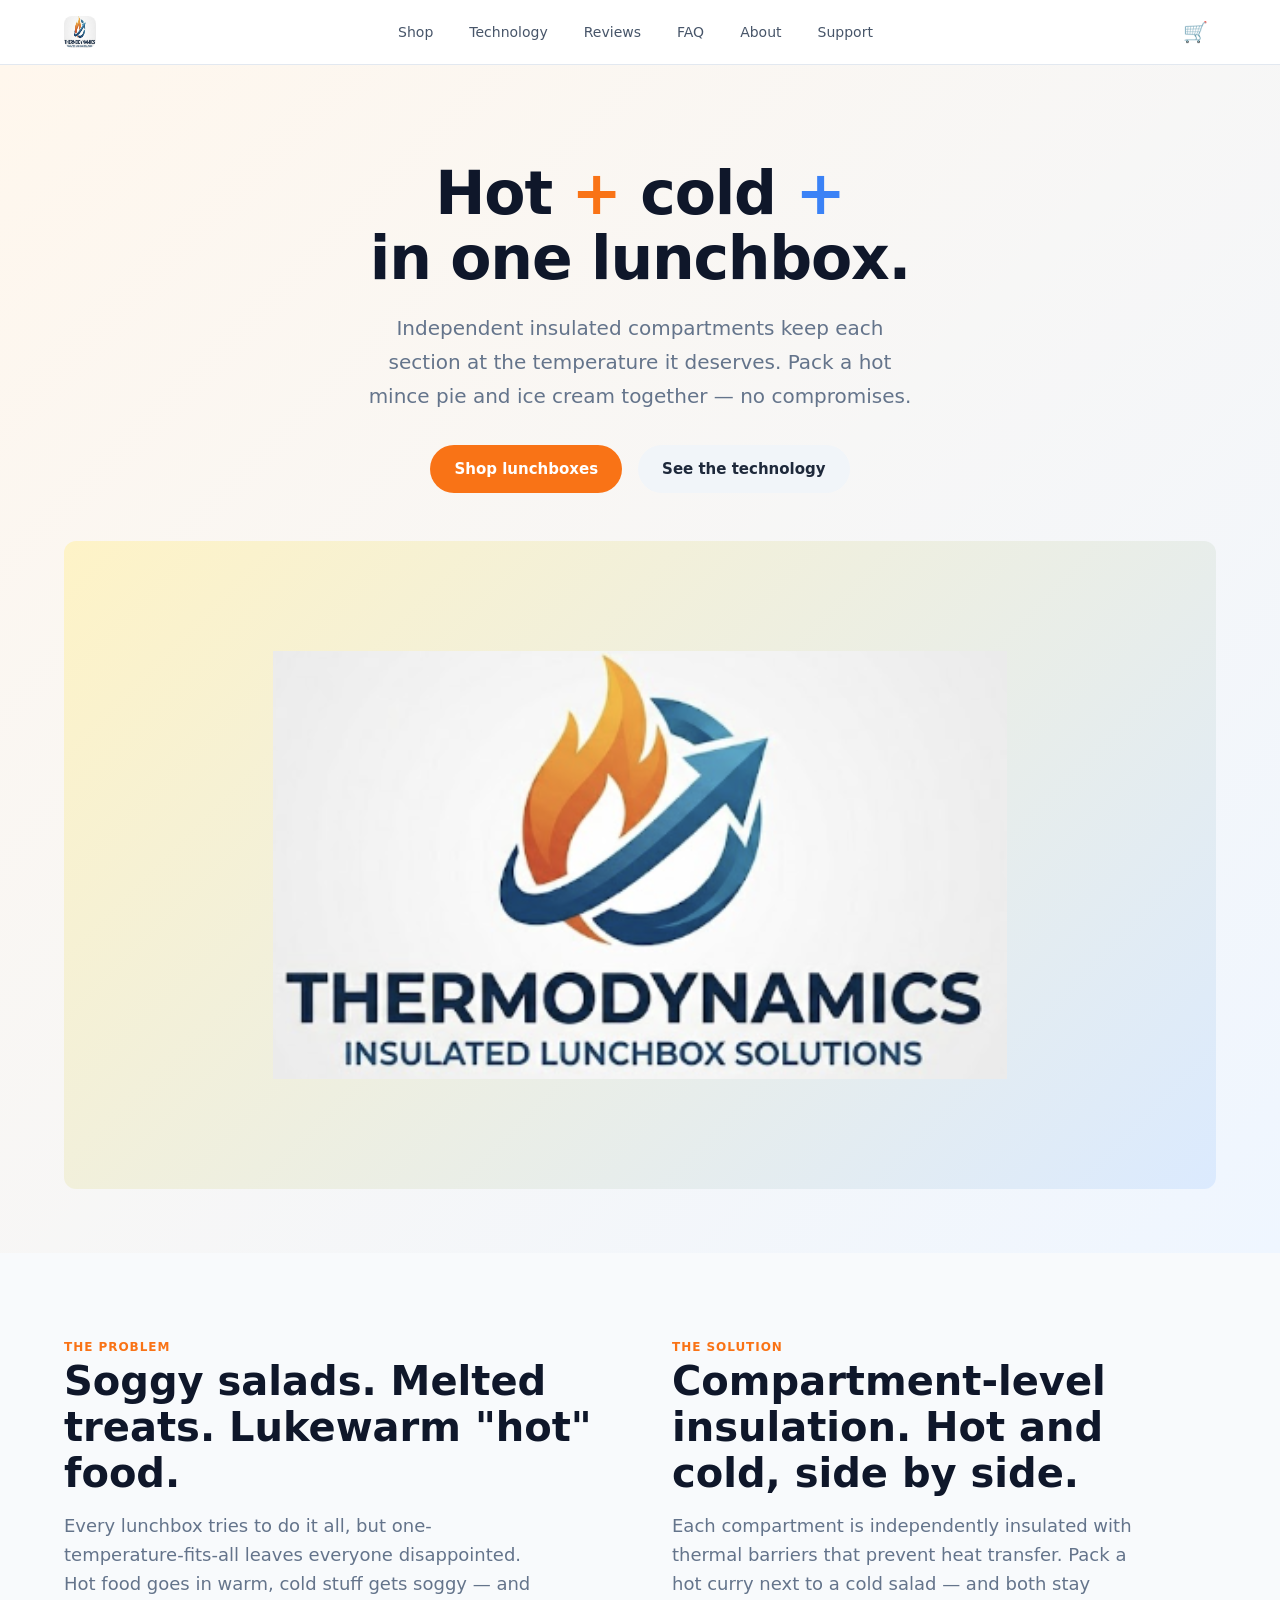
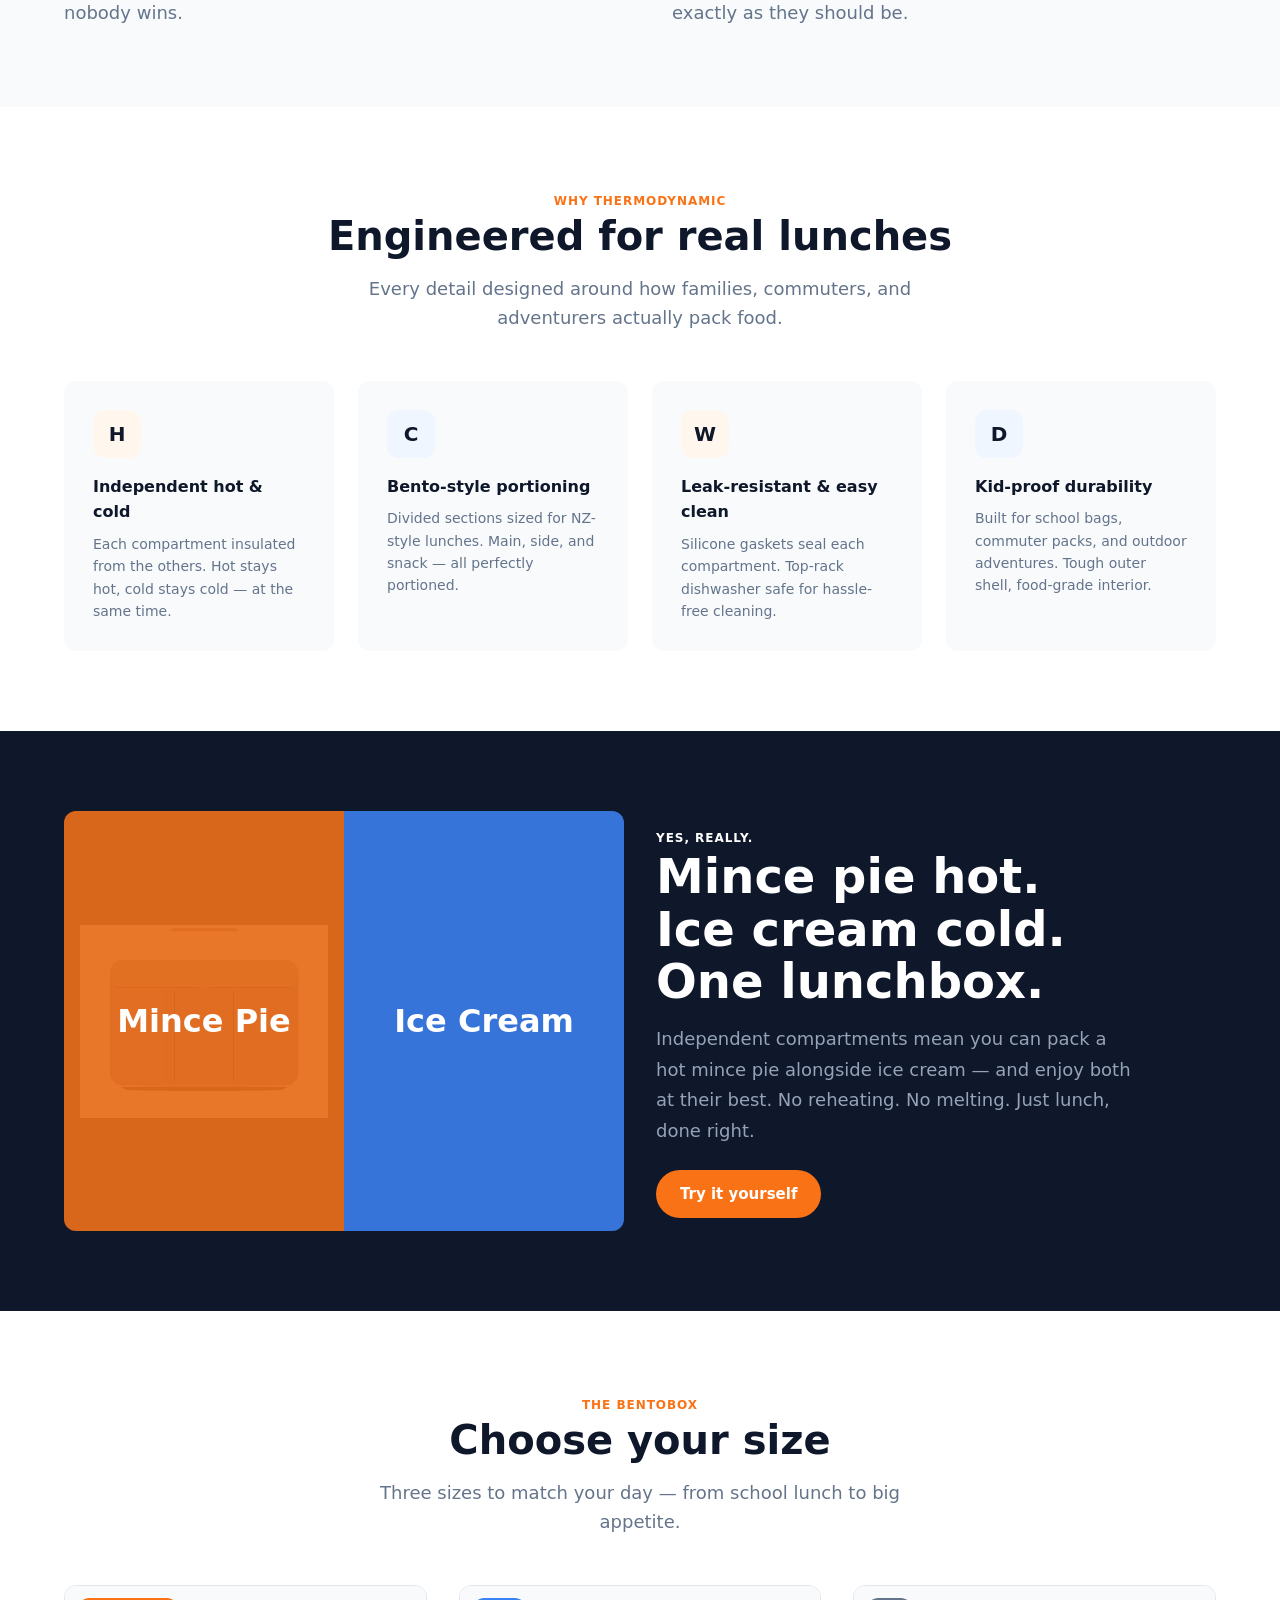
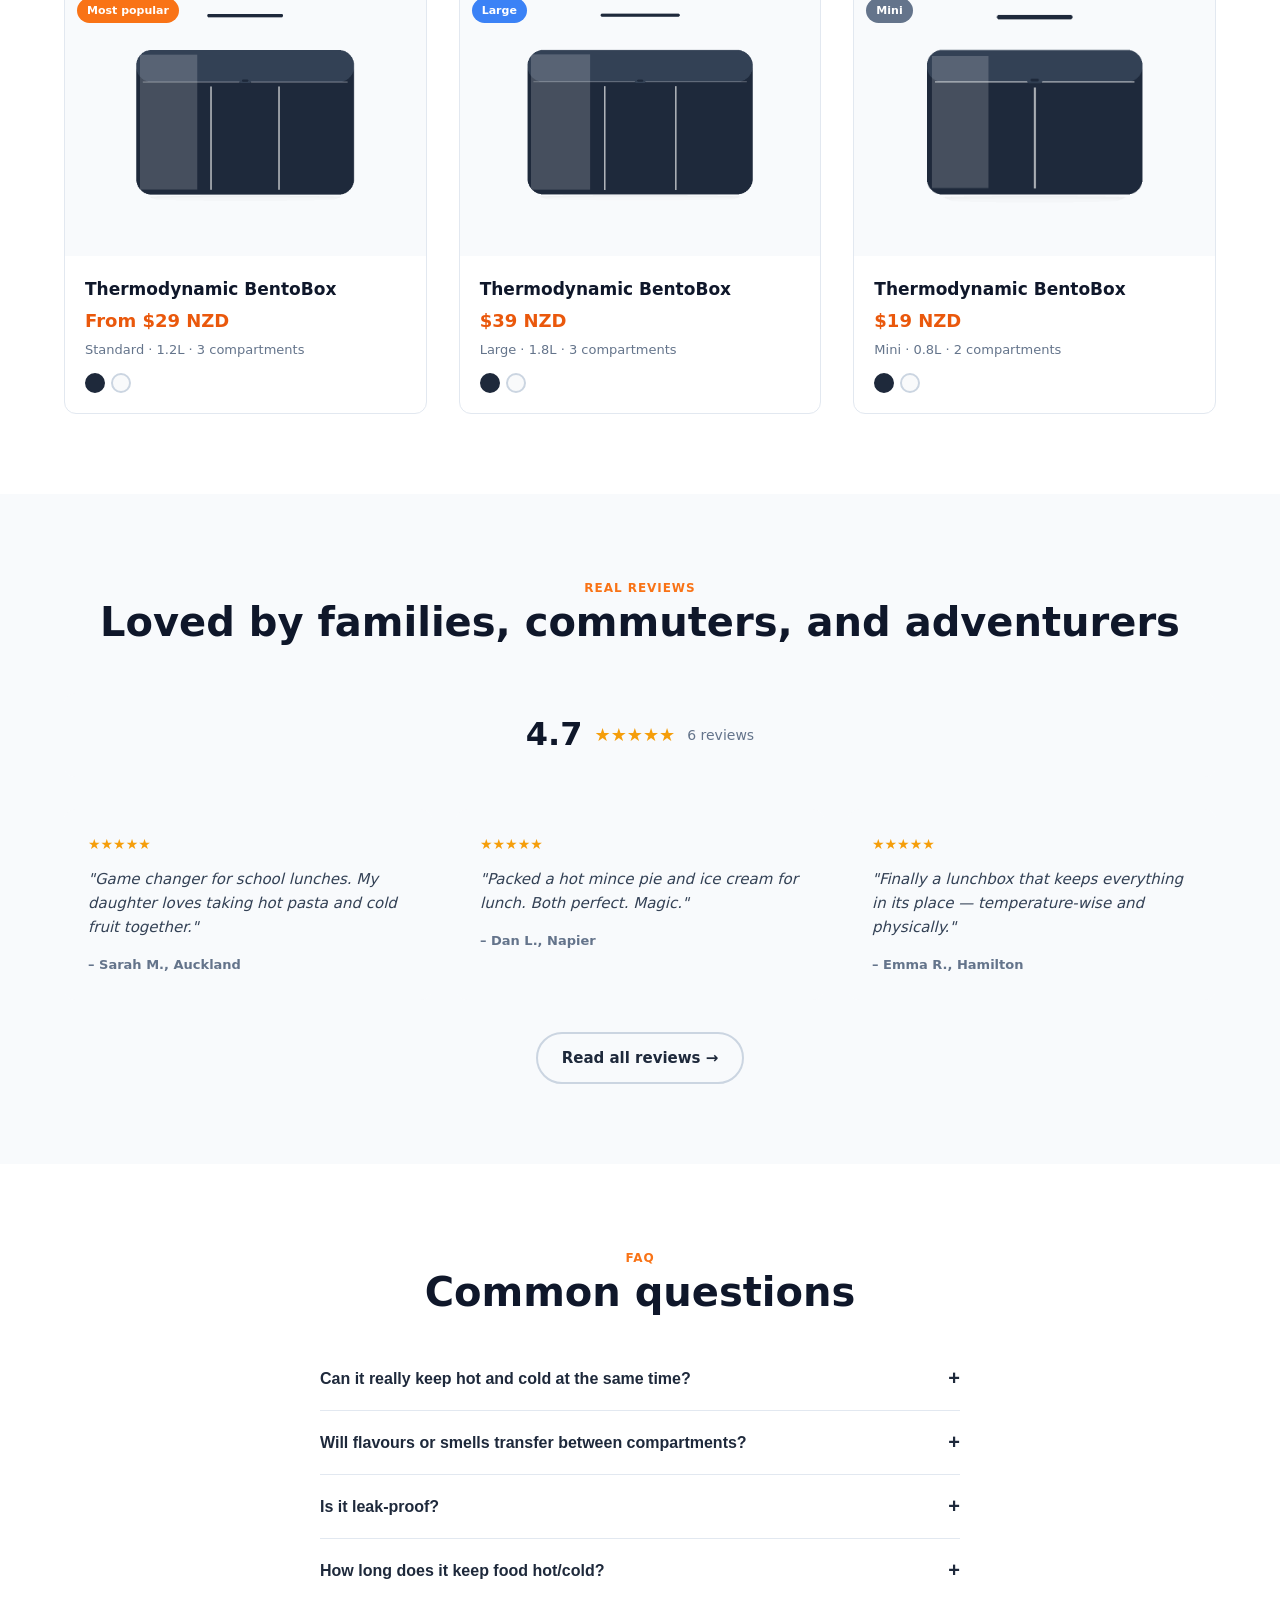
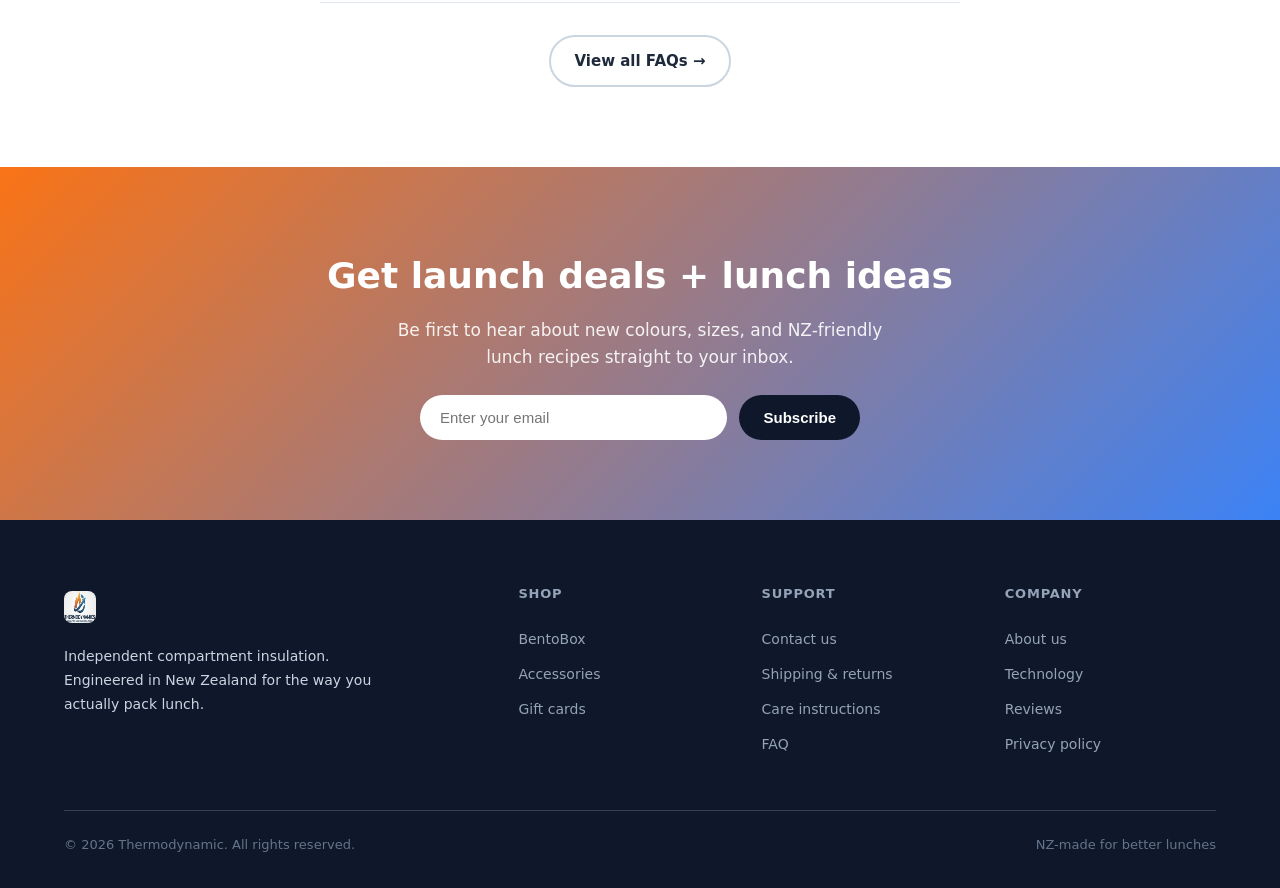
==== index.html @ 02a177bd "Logo image only (no text) + enhanced hero visual" ====
<!DOCTYPE html>
<html lang="en-NZ">
<head>
  <meta charset="UTF-8">
  <meta name="viewport" content="width=device-width, initial-scale=1.0">
  <title>Thermodynamic – Hot and cold in one lunchbox</title>
  <meta name="description" content="Independent insulated compartments keep each section at the temperature it deserves. Pack hot mince pie and ice cream together. NZ-designed bento lunchboxes.">
  <meta property="og:title" content="Thermodynamic – Hot and cold in one lunchbox">
  <meta property="og:description" content="Independent insulated compartments keep each section at the temperature it deserves.">
  <meta property="og:type" content="website">
  <meta property="og:url" content="https://thermodynamic.co.nz">
  <link rel="stylesheet" href="css/style.css">
  <link rel="icon" href="assets/logo.png">
</head>
<body>
  <!-- Header -->
  <header class="header">
    <div class="container header-inner">
      <a href="index.html" class="logo"><img class="logo-icon" src="assets/logo.png" alt="Thermodynamic"></a>
      <nav class="nav">
        <a href="shop.html">Shop</a>
        <a href="technology.html">Technology</a>
        <a href="reviews.html">Reviews</a>
        <a href="faq.html">FAQ</a>
        <a href="about.html">About</a>
        <a href="support.html">Support</a>
      </nav>
      <div class="header-actions">
        <a href="cart.html" class="cart-btn" aria-label="Cart">
          🛒<span class="cart-count" style="display:none">0</span>
        </a>
        <button class="mobile-menu-btn" aria-label="Menu">☰</button>
      </div>
    </div>
    <nav class="mobile-nav">
      <a href="shop.html">Shop</a>
      <a href="technology.html">Technology</a>
      <a href="reviews.html">Reviews</a>
      <a href="faq.html">FAQ</a>
      <a href="about.html">About</a>
      <a href="support.html">Support</a>
      <a href="cart.html" class="btn btn-primary">View cart 🛒</a>
    </nav>
  </header>

  <main>
    <!-- Hero -->
    <section class="hero">
      <div class="hero-bg"></div>
      <div class="container">
        <div class="hero-content">
          <h1>Hot <span class="highlight-orange">+</span> cold <span class="highlight-blue">+</span><br>in one lunchbox.</h1>
          <p>Independent insulated compartments keep each section at the temperature it deserves. Pack a hot mince pie and ice cream together — no compromises.</p>
          <div class="hero-actions">
            <a href="shop.html" class="btn btn-primary">Shop lunchboxes</a>
            <a href="technology.html" class="btn btn-secondary">See the technology</a>
          </div>
        </div>
        <div class="hero-visual">
          <div class="hero-visual-bg"></div>
          <div class="hero-visual-inner">
            <img src="assets/logo.png" alt="Thermodynamic">
          </div>
        </div>
      </div>
    </section>

    <!-- Problem → Solution -->
    <section class="section" style="background:var(--slate-50)">
      <div class="container">
        <div class="grid-2" style="align-items:center">
          <div>
            <span class="section-label">The problem</span>
            <h2 class="section-title">Soggy salads. Melted treats. Lukewarm "hot" food.</h2>
            <p class="section-subtitle" style="max-width:480px">Every lunchbox tries to do it all, but one-temperature-fits-all leaves everyone disappointed. Hot food goes in warm, cold stuff gets soggy — and nobody wins.</p>
          </div>
          <div>
            <span class="section-label">The solution</span>
            <h2 class="section-title">Compartment-level insulation. <span class="highlight-orange">Hot</span> and <span class="highlight-blue">cold</span>, side by side.</h2>
            <p class="section-subtitle" style="max-width:480px">Each compartment is independently insulated with thermal barriers that prevent heat transfer. Pack a hot curry next to a cold salad — and both stay exactly as they should be.</p>
          </div>
        </div>
      </div>
    </section>

    <!-- Key Benefits -->
    <section class="section">
      <div class="container">
        <div class="text-center" style="margin-bottom:3rem">
          <span class="section-label">Why Thermodynamic</span>
          <h2 class="section-title">Engineered for real lunches</h2>
          <p class="section-subtitle" style="margin:0 auto">Every detail designed around how families, commuters, and adventurers actually pack food.</p>
        </div>
        <div class="benefits-grid">
          <div class="benefit-card">
            <div class="benefit-icon orange" style="font-size:1.25rem;font-weight:700">H</div>
            <h3>Independent hot & cold</h3>
            <p>Each compartment insulated from the others. Hot stays hot, cold stays cold — at the same time.</p>
          </div>
          <div class="benefit-card">
            <div class="benefit-icon blue" style="font-size:1.25rem;font-weight:700">C</div>
            <h3>Bento-style portioning</h3>
            <p>Divided sections sized for NZ-style lunches. Main, side, and snack — all perfectly portioned.</p>
          </div>
          <div class="benefit-card">
            <div class="benefit-icon orange" style="font-size:1.25rem;font-weight:700">W</div>
            <h3>Leak-resistant & easy clean</h3>
            <p>Silicone gaskets seal each compartment. Top-rack dishwasher safe for hassle-free cleaning.</p>
          </div>
          <div class="benefit-card">
            <div class="benefit-icon blue" style="font-size:1.25rem;font-weight:700">D</div>
            <h3>Kid-proof durability</h3>
            <p>Built for school bags, commuter packs, and outdoor adventures. Tough outer shell, food-grade interior.</p>
          </div>
        </div>
      </div>
    </section>

    <!-- Signature Scenario -->
    <section class="section signature">
      <div class="container">
        <div class="signature-grid">
          <div class="signature-visual" style="background:var(--slate-800)">
            <img src="assets/standard_orange.png" alt="Hot compartment" style="position:absolute;inset:0;width:50%;height:100%;object-fit:contain;padding:1rem;opacity:.3;left:0">
            <img src="assets/standard_blue.png" alt="Cold compartment" style="position:absolute;inset:0;width:50%;height:100%;object-fit:contain;padding:1rem;opacity:.3;right:0">
            <div style="position:relative;z-index:1;display:flex;width:100%;height:100%">
              <div class="signature-half hot-side" style="background:rgba(249,115,22,.85)">Mince Pie</div>
              <div class="signature-half cold-side" style="background:rgba(59,130,246,.85)">Ice Cream</div>
            </div>
          </div>
          <div class="signature-content">
            <span class="section-label" style="color:var(--orange-400)">Yes, really.</span>
            <h2>Mince pie hot.<br>Ice cream cold.<br>One lunchbox.</h2>
            <p>Independent compartments mean you can pack a hot mince pie alongside ice cream — and enjoy both at their best. No reheating. No melting. Just lunch, done right.</p>
            <a href="shop.html" class="btn btn-primary">Try it yourself</a>
          </div>
        </div>
      </div>
    </section>

    <!-- Product Preview -->
    <section class="section">
      <div class="container">
        <div class="text-center" style="margin-bottom:3rem">
          <span class="section-label">The BentoBox</span>
          <h2 class="section-title">Choose your size</h2>
          <p class="section-subtitle" style="margin:0 auto">Three sizes to match your day — from school lunch to big appetite.</p>
        </div>
        <div class="product-preview-grid">
          <div class="product-card" onclick="window.location='shop.html'">
            <div class="product-card-image" style="background:var(--slate-50)">
              <img src="assets/standard_slate.png" alt="Thermodynamic BentoBox Standard" style="position:absolute;inset:0;width:100%;height:100%;object-fit:contain;padding:1.5rem">
              <span class="tag">Most popular</span>
            </div>
            <div class="product-card-body">
              <h3>Thermodynamic BentoBox</h3>
              <span class="price">From $29 NZD</span>
              <p class="desc">Standard · 1.2L · 3 compartments</p>
              <div class="variant-dots">
                <span style="background:#1e293b" class="active"></span>
                <span style="background:#f9fafb;border-color:var(--slate-300)"></span>
              </div>
            </div>
          </div>
          <div class="product-card" onclick="window.location='shop.html'">
            <div class="product-card-image" style="background:var(--slate-50)">
              <img src="assets/large_slate.png" alt="Thermodynamic BentoBox Large" style="position:absolute;inset:0;width:100%;height:100%;object-fit:contain;padding:1.5rem">
              <span class="tag" style="background:var(--blue-500)">Large</span>
            </div>
            <div class="product-card-body">
              <h3>Thermodynamic BentoBox</h3>
              <span class="price">$39 NZD</span>
              <p class="desc">Large · 1.8L · 3 compartments</p>
              <div class="variant-dots">
                <span style="background:#1e293b" class="active"></span>
                <span style="background:#f9fafb;border-color:var(--slate-300)"></span>
              </div>
            </div>
          </div>
          <div class="product-card" onclick="window.location='shop.html'">
            <div class="product-card-image" style="background:var(--slate-50)">
              <img src="assets/mini_slate.png" alt="Thermodynamic BentoBox Mini" style="position:absolute;inset:0;width:100%;height:100%;object-fit:contain;padding:1.5rem">
              <span class="tag" style="background:var(--slate-500)">Mini</span>
            </div>
            <div class="product-card-body">
              <h3>Thermodynamic BentoBox</h3>
              <span class="price">$19 NZD</span>
              <p class="desc">Mini · 0.8L · 2 compartments</p>
              <div class="variant-dots">
                <span style="background:#1e293b" class="active"></span>
                <span style="background:#f9fafb;border-color:var(--slate-300)"></span>
              </div>
            </div>
          </div>
        </div>
      </div>
    </section>

    <!-- Social Proof -->
    <section class="section" style="background:var(--slate-50)">
      <div class="container">
        <div class="text-center" style="margin-bottom:3rem">
          <span class="section-label">Real reviews</span>
          <h2 class="section-title">Loved by families, commuters, and adventurers</h2>
        </div>
        <div class="star-rating-summary" style="justify-content:center">
          <span class="avg">4.7</span>
          <span class="stars">★★★★★</span>
            <span class="total">6 reviews</span>
        </div>
        <div class="review-highlights">
          <div class="review-card">
            <div class="stars">★★★★★</div>
            <blockquote>"Game changer for school lunches. My daughter loves taking hot pasta and cold fruit together."</blockquote>
            <div class="author">– Sarah M., Auckland</div>
          </div>
          <div class="review-card">
            <div class="stars">★★★★★</div>
            <blockquote>"Packed a hot mince pie and ice cream for lunch. Both perfect. Magic."</blockquote>
            <div class="author">– Dan L., Napier</div>
          </div>
          <div class="review-card">
            <div class="stars">★★★★★</div>
            <blockquote>"Finally a lunchbox that keeps everything in its place — temperature-wise and physically."</blockquote>
            <div class="author">– Emma R., Hamilton</div>
          </div>
        </div>
        <div class="text-center mt-2">
          <a href="reviews.html" class="btn btn-outline">Read all reviews →</a>
        </div>
      </div>
    </section>

    <!-- FAQ Preview -->
    <section class="section">
      <div class="container">
        <div class="text-center" style="margin-bottom:2rem">
          <span class="section-label">FAQ</span>
          <h2 class="section-title">Common questions</h2>
        </div>
        <div class="faq-list" style="max-width:640px">
          <div class="faq-item">
            <button class="faq-question">Can it really keep hot and cold at the same time?<span class="icon">+</span></button>
            <div class="faq-answer">Yes. Each compartment is independently insulated with a thermal barrier between them. Heat transfer between compartments is minimised, so you can pack hot and cold food together without compromise.</div>
          </div>
          <div class="faq-item">
            <button class="faq-question">Will flavours or smells transfer between compartments?<span class="icon">+</span></button>
            <div class="faq-answer">No. Each compartment is sealed independently with food-grade silicone gaskets. Strong smells like curry or fish won't leak into adjacent compartments.</div>
          </div>
          <div class="faq-item">
            <button class="faq-question">Is it leak-proof?<span class="icon">+</span></button>
            <div class="faq-answer">Yes. The lid seals each compartment individually with silicone gaskets. It's designed to be leak-resistant for typical lunch foods.</div>
          </div>
          <div class="faq-item">
            <button class="faq-question">How long does it keep food hot/cold?<span class="icon">+</span></button>
            <div class="faq-answer">Hot food stays hot (above 50°C) for up to 4 hours. Cold food stays cold (below 5°C) for up to 6 hours. Performance depends on starting temperature and environment.</div>
          </div>
        </div>
        <div class="faq-cta">
          <a href="faq.html" class="btn btn-outline">View all FAQs →</a>
        </div>
      </div>
    </section>

    <!-- Email Capture -->
    <section class="section email-capture">
      <div class="container">
        <h2>Get launch deals + lunch ideas</h2>
        <p>Be first to hear about new colours, sizes, and NZ-friendly lunch recipes straight to your inbox.</p>
        <form class="email-form" onsubmit="event.preventDefault();const i=this.querySelector('input');if(i&&i.value){showToast('Thanks! You\'re on the list');i.value=''}">
          <input type="email" placeholder="Enter your email" required aria-label="Email address">
          <button type="submit" class="btn btn-dark">Subscribe</button>
        </form>
      </div>
    </section>
  </main>

  <!-- Footer -->
  <footer class="footer">
    <div class="container">
      <div class="footer-grid">
        <div class="footer-brand">
      <a href="index.html" class="logo"><img class="logo-icon" src="assets/logo.png" alt="Thermodynamic"></a>
          <p>Independent compartment insulation. Engineered in New Zealand for the way you actually pack lunch.</p>
        </div>
        <div>
          <h4>Shop</h4>
          <a href="shop.html">BentoBox</a>
          <a href="shop.html">Accessories</a>
          <a href="shop.html">Gift cards</a>
        </div>
        <div>
          <h4>Support</h4>
          <a href="support.html">Contact us</a>
          <a href="support.html">Shipping & returns</a>
          <a href="support.html">Care instructions</a>
          <a href="faq.html">FAQ</a>
        </div>
        <div>
          <h4>Company</h4>
          <a href="about.html">About us</a>
          <a href="technology.html">Technology</a>
          <a href="reviews.html">Reviews</a>
          <a href="support.html">Privacy policy</a>
        </div>
      </div>
      <div class="footer-bottom">
        <span>© 2026 Thermodynamic. All rights reserved.</span>
        <span>NZ-made for better lunches</span>
      </div>
    </div>
  </footer>

  <script src="js/main.js"></script>
</body>
</html>
---- css/style.css ----
*,*::before,*::after{box-sizing:border-box;margin:0;padding:0}
:root{
  --orange-500:#f97316;--orange-600:#ea580c;--orange-50:#fff7ed;
  --blue-500:#3b82f6;--blue-600:#2563eb;--blue-50:#eff6ff;
  --slate-50:#f8fafc;--slate-100:#f1f5f9;--slate-200:#e2e8f0;--slate-300:#cbd5e1;--slate-400:#94a3b8;--slate-500:#64748b;--slate-600:#475569;--slate-700:#334155;--slate-800:#1e293b;--slate-900:#0f172a;
  --white:#fff;--black:#000;
  --font-sans:system-ui,-apple-system,BlinkMacSystemFont,'Segoe UI',Roboto,sans-serif;
  --container:1200px;--radius:12px;--transition:200ms ease
}
html{scroll-behavior:smooth;font-size:16px}
body{font-family:var(--font-sans);color:var(--slate-900);background:var(--white);line-height:1.6;-webkit-font-smoothing:antialiased}
img{max-width:100%;height:auto;display:block}
a{color:inherit;text-decoration:none}
ul{list-style:none}
.container{max-width:var(--container);margin:0 auto;padding:0 1.5rem}
.sr-only{position:absolute;width:1px;height:1px;padding:0;margin:-1px;overflow:hidden;clip:rect(0,0,0,0);border:0}
.btn{display:inline-flex;align-items:center;justify-content:center;gap:.5rem;padding:.75rem 1.5rem;border-radius:9999px;font-weight:600;font-size:.9375rem;border:none;cursor:pointer;transition:all var(--transition);text-align:center}
.btn-primary{background:var(--orange-500);color:var(--white)}
.btn-primary:hover{background:var(--orange-600);transform:translateY(-1px)}
.btn-secondary{background:var(--slate-100);color:var(--slate-800)}
.btn-secondary:hover{background:var(--slate-200)}
.btn-outline{background:transparent;color:var(--slate-800);border:2px solid var(--slate-300)}
.btn-outline:hover{border-color:var(--slate-800)}
.btn-dark{background:var(--slate-900);color:var(--white)}
.btn-dark:hover{background:var(--slate-800)}
.section{padding:5rem 0}
.section-label{font-size:.75rem;font-weight:700;text-transform:uppercase;letter-spacing:.08em;color:var(--orange-500);margin-bottom:.75rem}
.section-title{font-size:clamp(1.75rem,4vw,2.5rem);font-weight:800;line-height:1.15;margin-bottom:1rem}
.section-subtitle{font-size:1.125rem;color:var(--slate-500);max-width:600px;line-height:1.6}
.grid-2{display:grid;grid-template-columns:1fr;gap:3rem}
.grid-3{display:grid;grid-template-columns:1fr;gap:2rem}
.grid-4{display:grid;grid-template-columns:1fr;gap:2rem}
@media(min-width:768px){
  .grid-2{grid-template-columns:1fr 1fr;gap:4rem}
  .grid-3{grid-template-columns:repeat(3,1fr)}
  .grid-4{grid-template-columns:repeat(2,1fr)}
}
@media(min-width:1024px){
  .grid-4{grid-template-columns:repeat(4,1fr)}
}

/* Header */
.header{position:sticky;top:0;z-index:100;background:rgba(255,255,255,.95);backdrop-filter:blur(8px);border-bottom:1px solid var(--slate-200)}
.header-inner{display:flex;align-items:center;justify-content:space-between;height:64px}
.logo{font-size:1.25rem;font-weight:800;letter-spacing:-.02em;display:flex;align-items:center;gap:.5rem}
.logo-icon{width:32px;height:32px;border-radius:8px}
.nav{display:none}
.nav a{padding:.5rem 1rem;font-size:.875rem;font-weight:500;color:var(--slate-600);transition:color var(--transition);border-radius:8px}
.nav a:hover{color:var(--slate-900);background:var(--slate-100)}
.header-actions{display:flex;align-items:center;gap:.75rem}
.cart-btn{position:relative;background:none;border:none;cursor:pointer;padding:.5rem;font-size:1.25rem;color:var(--slate-600);transition:color var(--transition)}
.cart-btn:hover{color:var(--slate-900)}
.cart-count{position:absolute;top:0;right:0;background:var(--orange-500);color:var(--white);font-size:.625rem;font-weight:700;width:18px;height:18px;border-radius:50%;display:flex;align-items:center;justify-content:center}
.mobile-menu-btn{display:block;background:none;border:none;cursor:pointer;padding:.5rem;font-size:1.5rem;color:var(--slate-600)}
@media(min-width:768px){
  .nav{display:flex;align-items:center;gap:.25rem}
  .mobile-menu-btn{display:none}
}

/* Mobile nav */
.mobile-nav{display:none;position:fixed;top:64px;left:0;right:0;bottom:0;background:var(--white);z-index:99;padding:2rem 1.5rem;overflow-y:auto}
.mobile-nav.open{display:block}
.mobile-nav a{display:block;padding:.875rem 0;font-size:1.125rem;font-weight:500;color:var(--slate-700);border-bottom:1px solid var(--slate-100)}
.mobile-nav .btn{margin-top:1.5rem;width:100%}

/* Hero */
.hero{position:relative;overflow:hidden;padding:4rem 0 3rem}
.hero-bg{position:absolute;inset:0;background:linear-gradient(135deg,var(--orange-50)0%,var(--blue-50)100%);z-index:-1}
.hero-content{text-align:center;max-width:720px;margin:0 auto}
.hero h1{font-size:clamp(2.25rem,5.5vw,3.75rem);font-weight:900;line-height:1.08;letter-spacing:-.02em;margin-bottom:1.25rem}
.hero .highlight-orange{color:var(--orange-500)}.hero .highlight-blue{color:var(--blue-500)}
.hero p{font-size:clamp(1rem,2vw,1.25rem);color:var(--slate-500);max-width:560px;margin:0 auto 2rem;line-height:1.7}
.hero-actions{display:flex;flex-wrap:wrap;gap:1rem;justify-content:center}
.hero-visual{margin-top:3rem;position:relative;border-radius:var(--radius);overflow:hidden;background:linear-gradient(135deg,#fef3c7,#dbeafe);aspect-ratio:16/9;display:flex;align-items:center;justify-content:center}
.hero-visual-content{text-align:center;padding:2rem}
.hero-visual-content .temp-badge{display:inline-flex;align-items:center;gap:1.5rem;padding:.75rem 1.5rem;background:rgba(255,255,255,.9);border-radius:9999px;font-weight:600;font-size:1.125rem}
.hero-visual-content .hot{color:var(--orange-500)}.hero-visual-content .cold{color:var(--blue-500)}
.hero-visual-content .divider{color:var(--slate-300)}
@media(min-width:768px){
  .hero{padding:6rem 0 4rem}
}

/* Benefit cards */
.benefits-grid{display:grid;grid-template-columns:1fr;gap:1.5rem}
@media(min-width:640px){.benefits-grid{grid-template-columns:repeat(2,1fr)}}
@media(min-width:1024px){.benefits-grid{grid-template-columns:repeat(4,1fr)}}
.benefit-card{background:var(--slate-50);border-radius:var(--radius);padding:1.75rem;transition:all var(--transition);border:1px solid transparent}
.benefit-card:hover{border-color:var(--slate-200);background:var(--white);transform:translateY(-2px)}
.benefit-icon{width:48px;height:48px;border-radius:12px;display:flex;align-items:center;justify-content:center;font-size:1.5rem;margin-bottom:1rem}
.benefit-icon.orange{background:var(--orange-50)}.benefit-icon.blue{background:var(--blue-50)}
.benefit-card h3{font-size:1rem;font-weight:700;margin-bottom:.5rem}
.benefit-card p{font-size:.875rem;color:var(--slate-500);line-height:1.6}

/* Signature scenario */
.signature{background:var(--slate-900);color:var(--white);overflow:hidden}
.signature-grid{display:grid;grid-template-columns:1fr;gap:2rem;align-items:center}
@media(min-width:768px){.signature-grid{grid-template-columns:1fr 1fr}}
.signature-visual{position:relative;border-radius:var(--radius);overflow:hidden;aspect-ratio:4/3;display:flex}
.signature-half{flex:1;display:flex;align-items:center;justify-content:center;font-weight:800;font-size:clamp(1.25rem,3vw,2rem)}
.signature-half.hot-side{background:linear-gradient(135deg,#f97316,#fbbf24);color:var(--white)}
.signature-half.cold-side{background:linear-gradient(135deg,#3b82f6,#a5b4fc);color:var(--white)}
.signature-content h2{font-size:clamp(2rem,4vw,3rem);font-weight:800;line-height:1.1;margin-bottom:1rem}
.signature-content p{color:var(--slate-400);font-size:1.125rem;max-width:480px;line-height:1.7}
.signature-content .btn{margin-top:1.5rem}

/* Product preview on home */
.product-preview-grid{display:grid;grid-template-columns:1fr;gap:2rem}
@media(min-width:640px){.product-preview-grid{grid-template-columns:repeat(2,1fr)}}
@media(min-width:1024px){.product-preview-grid{grid-template-columns:repeat(3,1fr)}}
.product-card{background:var(--white);border:1px solid var(--slate-200);border-radius:var(--radius);overflow:hidden;transition:all var(--transition);cursor:pointer}
.product-card:hover{box-shadow:0 8px 30px rgba(0,0,0,.08);transform:translateY(-3px)}
.product-card-image{aspect-ratio:4/3;background:var(--slate-100);display:flex;align-items:center;justify-content:center;font-size:2rem;position:relative}
.product-card-image .tag{position:absolute;top:.75rem;left:.75rem;background:var(--orange-500);color:var(--white);font-size:.6875rem;font-weight:700;padding:.25rem .625rem;border-radius:9999px}
.product-card-body{padding:1.25rem}
.product-card-body h3{font-size:1.0625rem;font-weight:700;margin-bottom:.25rem}
.product-card-body .price{font-size:1.125rem;font-weight:700;color:var(--orange-600)}
.product-card-body .desc{font-size:.8125rem;color:var(--slate-500);margin-top:.25rem}
.product-card .variant-dots{display:flex;gap:.375rem;margin-top:.75rem}
.product-card .variant-dots span{width:20px;height:20px;border-radius:50%;border:2px solid var(--slate-200);cursor:pointer;transition:border-color var(--transition)}
.product-card .variant-dots span:hover,.product-card .variant-dots span.active{border-color:var(--slate-800)}

/* Social proof */
.review-highlights{display:grid;grid-template-columns:1fr;gap:1.5rem}
@media(min-width:768px){.review-highlights{grid-template-columns:repeat(3,1fr)}}
.review-card{background:var(--slate-50);border-radius:var(--radius);padding:1.5rem}
.review-card .stars{color:#f59e0b;font-size:.875rem;margin-bottom:.75rem}
.review-card blockquote{font-size:.9375rem;color:var(--slate-700);line-height:1.6;margin-bottom:1rem;font-style:italic}
.review-card .author{font-size:.8125rem;font-weight:600;color:var(--slate-500)}
.star-rating-summary{display:flex;align-items:center;gap:.75rem;margin-bottom:2rem;padding:1rem 1.5rem;background:var(--slate-50);border-radius:var(--radius)}
.star-rating-summary .avg{font-size:2rem;font-weight:800;color:var(--slate-900)}
.star-rating-summary .stars{color:#f59e0b;font-size:1.125rem}
.star-rating-summary .total{font-size:.875rem;color:var(--slate-500)}

/* FAQ preview/home */
.faq-list{max-width:720px;margin:0 auto}
.faq-item{border-bottom:1px solid var(--slate-200);padding:1.25rem 0}
.faq-question{display:flex;justify-content:space-between;align-items:center;width:100%;background:none;border:none;cursor:pointer;font-size:1rem;font-weight:600;color:var(--slate-800);text-align:left;padding:0;transition:color var(--transition)}
.faq-question:hover{color:var(--orange-500)}
.faq-question .icon{font-size:1.25rem;transition:transform var(--transition);flex-shrink:0;margin-left:1rem}
.faq-item.open .faq-question .icon{transform:rotate(45deg)}
.faq-answer{padding-top:.75rem;font-size:.9375rem;color:var(--slate-500);line-height:1.7;display:none}
.faq-item.open .faq-answer{display:block}
.faq-cta{text-align:center;margin-top:2rem}

/* Email capture */
.email-capture{background:linear-gradient(135deg,var(--orange-500),var(--blue-500));color:var(--white);text-align:center}
.email-capture h2{font-size:clamp(1.5rem,3.5vw,2.25rem);font-weight:800;margin-bottom:.75rem}
.email-capture p{opacity:.9;font-size:1.0625rem;margin-bottom:1.5rem;max-width:500px;margin-left:auto;margin-right:auto}
.email-form{display:flex;flex-direction:column;gap:.75rem;max-width:440px;margin:0 auto}
.email-form input{flex:1;padding:.875rem 1.25rem;border-radius:9999px;border:none;font-size:.9375rem;outline:none}
.email-form .btn{background:var(--slate-900);color:var(--white)}
.email-form .btn:hover{background:var(--slate-800)}
@media(min-width:480px){.email-form{flex-direction:row}}

/* PDP */
.pdp-gallery{display:grid;grid-template-columns:1fr;gap:1rem}
@media(min-width:768px){.pdp-gallery{grid-template-columns:2fr 1fr}}
.pdp-gallery-main{aspect-ratio:4/3;background:var(--slate-100);border-radius:var(--radius);display:flex;align-items:center;justify-content:center;font-size:2rem}
.pdp-gallery-thumbs{display:grid;grid-template-columns:repeat(4,1fr);gap:.75rem}
.pdp-gallery-thumbs div{aspect-ratio:1;background:var(--slate-100);border-radius:8px;display:flex;align-items:center;justify-content:center;font-size:1rem;cursor:pointer;border:2px solid transparent}
.pdp-gallery-thumbs div.active{border-color:var(--orange-500)}
.pdp-info h1{font-size:clamp(1.5rem,3vw,2rem);font-weight:800;margin-bottom:.5rem}
.pdp-price{font-size:1.75rem;font-weight:800;color:var(--orange-600);margin-bottom:1rem}
.pdp-variants{margin-bottom:1.5rem}
.pdp-variants label{font-size:.8125rem;font-weight:600;text-transform:uppercase;letter-spacing:.04em;color:var(--slate-500);margin-bottom:.5rem;display:block}
.option-group{display:flex;flex-wrap:wrap;gap:.5rem}
.option-group button{padding:.5rem 1rem;border:1px solid var(--slate-300);border-radius:8px;background:var(--white);cursor:pointer;font-size:.875rem;font-weight:500;transition:all var(--transition)}
.option-group button:hover{border-color:var(--slate-800)}
.option-group button.active{background:var(--slate-900);color:var(--white);border-color:var(--slate-900)}
.color-swatch{width:36px;height:36px;border-radius:50%;border:2px solid var(--slate-200);cursor:pointer;transition:all var(--transition)}
.color-swatch.active{border-color:var(--slate-900);box-shadow:0 0 0 2px var(--white),0 0 0 4px var(--slate-900)}
.pdp-actions{display:flex;gap:.75rem;flex-wrap:wrap;margin-bottom:1.5rem}
.pdp-actions .btn{flex:1;min-width:160px}
.pdp-meta{font-size:.875rem;color:var(--slate-500);display:flex;gap:1.5rem;flex-wrap:wrap}
.pdp-meta span{display:flex;align-items:center;gap:.375rem}
.pdp-section{padding:3rem 0;border-top:1px solid var(--slate-200)}
.pdp-section h2{font-size:1.5rem;font-weight:700;margin-bottom:1rem}
.pdp-section p{color:var(--slate-600);line-height:1.7;max-width:640px}

/* Specs grid */
.specs-grid{display:grid;grid-template-columns:1fr;gap:1rem}
@media(min-width:640px){.specs-grid{grid-template-columns:repeat(2,1fr)}}
@media(min-width:768px){.specs-grid{grid-template-columns:repeat(4,1fr)}}
.spec-card{text-align:center;padding:1.5rem;background:var(--slate-50);border-radius:var(--radius)}
.spec-card .icon{font-size:2rem;margin-bottom:.75rem}
.spec-card .value{font-size:1.5rem;font-weight:800;color:var(--slate-900)}
.spec-card .label{font-size:.8125rem;color:var(--slate-500);margin-top:.25rem}
.spec-card .note{font-size:.75rem;color:var(--slate-400);margin-top:.5rem}

/* Compartment diagram */
.compartment-diagram{display:grid;grid-template-columns:1fr 1fr 1fr;gap:.75rem;max-width:480px;margin:0 auto}
.compartment{aspect-ratio:1;border-radius:var(--radius);display:flex;flex-direction:column;align-items:center;justify-content:center;font-weight:700;font-size:1rem;text-align:center;padding:.5rem}
.compartment.hot{background:var(--orange-50);color:var(--orange-600);border:2px solid var(--orange-200)}
.compartment.cold{background:var(--blue-50);color:var(--blue-600);border:2px solid var(--blue-200)}
.compartment.ambient{background:var(--slate-100);color:var(--slate-600);border:2px solid var(--slate-200)}

/* Icon list */
.icon-list{display:grid;gap:1.25rem}
.icon-list li{display:flex;gap:1rem;align-items:flex-start}
.icon-list .li-icon{width:24px;height:24px;border-radius:6px;display:flex;align-items:center;justify-content:center;font-size:.75rem;flex-shrink:0}
.icon-list .li-icon.orange{background:var(--orange-50);color:var(--orange-500)}
.icon-list .li-icon.blue{background:var(--blue-50);color:var(--blue-600)}

/* Reviews page */
.reviews-header{display:flex;flex-wrap:wrap;justify-content:space-between;align-items:flex-start;gap:2rem;margin-bottom:3rem}
.reviews-filters{display:flex;flex-wrap:wrap;gap:.5rem}
.reviews-filters button{padding:.5rem 1rem;border:1px solid var(--slate-300);border-radius:9999px;background:var(--white);cursor:pointer;font-size:.8125rem;font-weight:500;transition:all var(--transition)}
.reviews-filters button:hover{border-color:var(--slate-800)}
.reviews-filters button.active{background:var(--slate-900);color:var(--white);border-color:var(--slate-900)}
.reviews-grid{display:grid;grid-template-columns:1fr;gap:1.5rem}
@media(min-width:640px){.reviews-grid{grid-template-columns:repeat(2,1fr)}}
@media(min-width:1024px){.reviews-grid{grid-template-columns:repeat(3,1fr)}}
.review-full-card{background:var(--white);border:1px solid var(--slate-200);border-radius:var(--radius);padding:1.5rem;transition:box-shadow var(--transition)}
.review-full-card:hover{box-shadow:0 4px 20px rgba(0,0,0,.05)}
.review-full-card .stars{color:#f59e0b;font-size:.875rem;margin-bottom:.5rem}
.review-full-card .date{font-size:.75rem;color:var(--slate-400);margin-bottom:.5rem}
.review-full-card h4{font-size:1rem;font-weight:700;margin-bottom:.5rem}
.review-full-card p{font-size:.875rem;color:var(--slate-600);line-height:1.6;margin-bottom:.75rem}
.review-full-card .author{font-size:.8125rem;font-weight:600;color:var(--slate-500);display:flex;align-items:center;gap:.5rem}
.review-full-card .author .badge{font-size:.625rem;background:var(--orange-50);color:var(--orange-600);padding:.125rem .5rem;border-radius:9999px;font-weight:600}
.review-full-card .review-photo{width:100%;aspect-ratio:16/9;background:var(--slate-100);border-radius:8px;margin-bottom:1rem;display:flex;align-items:center;justify-content:center;font-size:.75rem;color:var(--slate-400)}

/* Technology page */
.tech-diagram{position:relative;padding:3rem 0}
.tech-layers{display:grid;grid-template-columns:1fr;gap:1rem;max-width:480px;margin:0 auto}
.tech-layer{display:flex;align-items:center;gap:1rem;padding:1rem;border-radius:var(--radius);background:var(--white);border:1px solid var(--slate-200)}
.tech-layer .layer-color{width:32px;height:32px;border-radius:8px;flex-shrink:0}
.tech-layer .layer-label{font-weight:600;font-size:.9375rem}
.tech-layer .layer-desc{font-size:.8125rem;color:var(--slate-500)}
.heat-transfer-grid{display:grid;grid-template-columns:1fr;gap:1.5rem}
@media(min-width:768px){.heat-transfer-grid{grid-template-columns:repeat(3,1fr)}}
.heat-card{padding:1.5rem;border-radius:var(--radius);background:var(--slate-50);text-align:center}
.heat-card .icon{font-size:2.5rem;margin-bottom:.75rem}
.heat-card h4{font-weight:700;margin-bottom:.5rem}
.heat-card p{font-size:.875rem;color:var(--slate-500);line-height:1.6}

/* About page */
.values-grid{display:grid;grid-template-columns:1fr;gap:1.5rem}
@media(min-width:640px){.values-grid{grid-template-columns:repeat(2,1fr)}}
.value-card{text-align:center;padding:2rem;border-radius:var(--radius);background:var(--slate-50);border:1px solid transparent;transition:all var(--transition)}
.value-card:hover{border-color:var(--slate-200);transform:translateY(-2px)}
.value-card .icon{font-size:2.5rem;margin-bottom:1rem}
.value-card h3{font-weight:700;margin-bottom:.5rem}
.value-card p{font-size:.875rem;color:var(--slate-500);line-height:1.6}

/* Support page */
.contact-form{max-width:560px}
.form-group{margin-bottom:1.25rem}
.form-group label{display:block;font-size:.8125rem;font-weight:600;color:var(--slate-600);margin-bottom:.375rem}
.form-group input,.form-group textarea,.form-group select{width:100%;padding:.75rem 1rem;border:1px solid var(--slate-300);border-radius:8px;font-size:.9375rem;font-family:inherit;transition:border-color var(--transition);outline:none}
.form-group input:focus,.form-group textarea:focus,.form-group select:focus{border-color:var(--orange-500);box-shadow:0 0 0 3px rgba(249,115,22,.1)}
.form-group textarea{resize:vertical;min-height:120px}
.support-grid{display:grid;grid-template-columns:1fr;gap:2rem}
@media(min-width:768px){.support-grid{grid-template-columns:1fr 1fr}}

/* Footer */
.footer{background:var(--slate-900);color:var(--slate-300);padding:4rem 0 2rem}
.footer-grid{display:grid;grid-template-columns:1fr;gap:2rem}
@media(min-width:640px){.footer-grid{grid-template-columns:repeat(2,1fr)}}
@media(min-width:1024px){.footer-grid{grid-template-columns:2fr 1fr 1fr 1fr}}
.footer-brand .logo{color:var(--white);margin-bottom:1rem}
.footer-brand p{font-size:.875rem;line-height:1.7;max-width:320px}
.footer h4{font-size:.8125rem;font-weight:700;text-transform:uppercase;letter-spacing:.06em;color:var(--slate-400);margin-bottom:1rem}
.footer a{display:block;font-size:.875rem;color:var(--slate-400);padding:.4rem 0;transition:color var(--transition)}
.footer a:hover{color:var(--white)}
.footer-bottom{border-top:1px solid var(--slate-700);margin-top:3rem;padding-top:1.5rem;display:flex;flex-wrap:wrap;justify-content:space-between;align-items:center;gap:1rem;font-size:.8125rem;color:var(--slate-500)}

/* Cart page */
.cart-page{padding:2rem 0 4rem}
.cart-table{width:100%;border-collapse:collapse}
.cart-table th{text-align:left;font-size:.75rem;font-weight:700;text-transform:uppercase;letter-spacing:.06em;color:var(--slate-400);padding:.75rem .5rem;border-bottom:1px solid var(--slate-200)}
.cart-table td{padding:.75rem .5rem;border-bottom:1px solid var(--slate-100);font-size:.9375rem;vertical-align:middle}
.cart-item-img{width:64px;height:64px;background:var(--slate-100);border-radius:8px;display:flex;align-items:center;justify-content:center;font-size:1.5rem}
.cart-qty{display:flex;align-items:center;gap:.5rem}
.cart-qty button{width:32px;height:32px;border-radius:50%;border:1px solid var(--slate-300);background:var(--white);cursor:pointer;font-size:1rem;display:flex;align-items:center;justify-content:center}
.cart-qty span{font-weight:600;min-width:24px;text-align:center}
.cart-remove{background:none;border:none;cursor:pointer;color:var(--slate-400);font-size:1.25rem;transition:color var(--transition)}
.cart-remove:hover{color:var(--orange-500)}
.cart-summary{background:var(--slate-50);border-radius:var(--radius);padding:1.5rem;margin-top:2rem;max-width:400px;margin-left:auto}
.cart-summary .row{display:flex;justify-content:space-between;padding:.5rem 0;font-size:.9375rem}
.cart-summary .total{font-weight:800;font-size:1.125rem;border-top:1px solid var(--slate-200);padding-top:.75rem;margin-top:.5rem}
.cart-empty{text-align:center;padding:4rem 2rem}
.cart-empty .icon{font-size:3rem;margin-bottom:1rem;opacity:.3}
.cart-empty h2{font-size:1.5rem;font-weight:700;margin-bottom:.5rem}
.cart-empty p{color:var(--slate-500);margin-bottom:1.5rem}

/* Checkout */
.checkout-form{max-width:560px;margin:0 auto}
.checkout-form h2{font-size:1.25rem;font-weight:700;margin-bottom:1rem;padding-bottom:.5rem;border-bottom:1px solid var(--slate-200)}
.order-summary{background:var(--slate-50);border-radius:var(--radius);padding:1.5rem;margin-bottom:2rem}
.order-summary .item{display:flex;justify-content:space-between;padding:.5rem 0;font-size:.9375rem}
.order-summary .total{font-weight:800;font-size:1.125rem;border-top:1px solid var(--slate-200);padding-top:.75rem;margin-top:.5rem}

/* Toast */
.toast{position:fixed;bottom:2rem;left:50%;transform:translateX(-50%) translateY(100px);background:var(--slate-900);color:var(--white);padding:.875rem 1.5rem;border-radius:9999px;font-size:.9375rem;font-weight:500;z-index:200;opacity:0;transition:all .4s ease;pointer-events:none}
.toast.show{opacity:1;transform:translateX(-50%) translateY(0)}

/* Utility */
.text-center{text-align:center}
.mt-1{margin-top:1rem}.mt-2{margin-top:2rem}.mt-3{margin-top:3rem}
.mb-1{margin-bottom:1rem}.mb-2{margin-bottom:2rem}.mb-3{margin-bottom:3rem}
.gap-1{gap:1rem}
.flex-center{display:flex;align-items:center;justify-content:center}
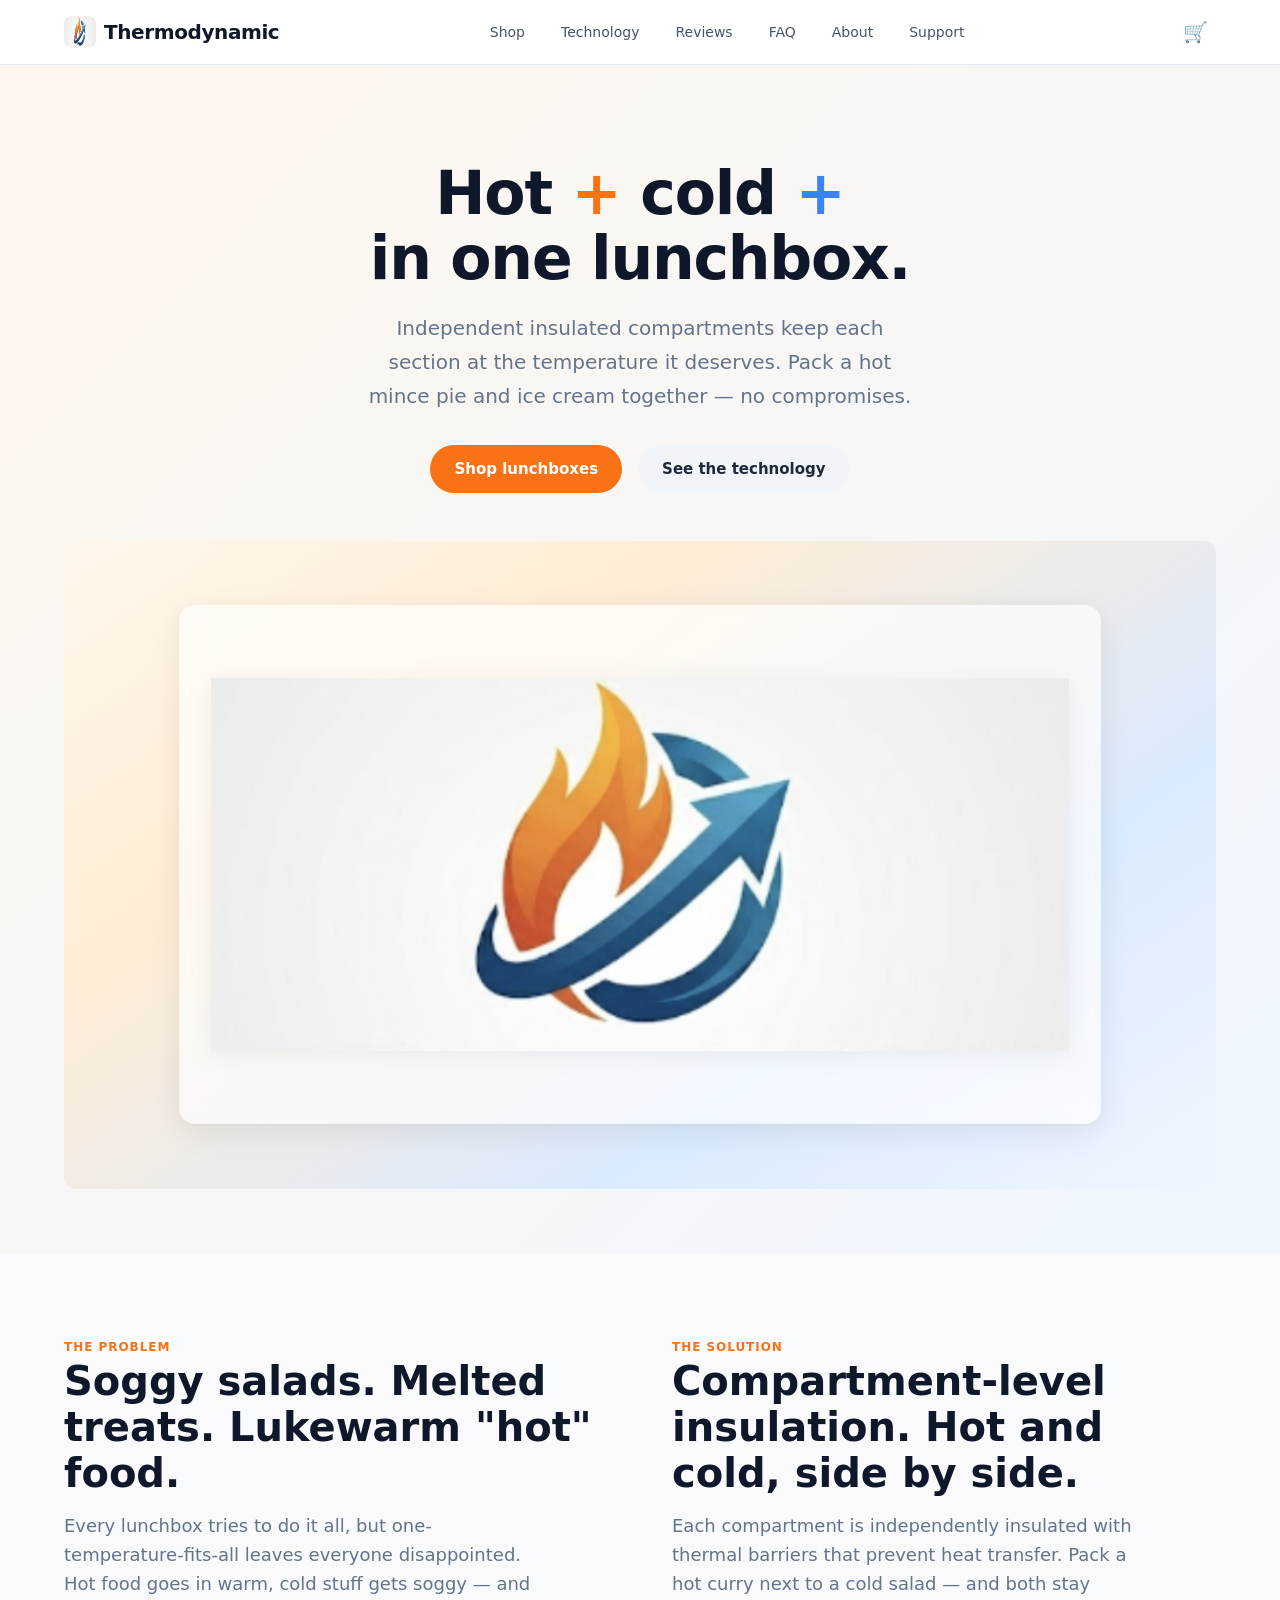
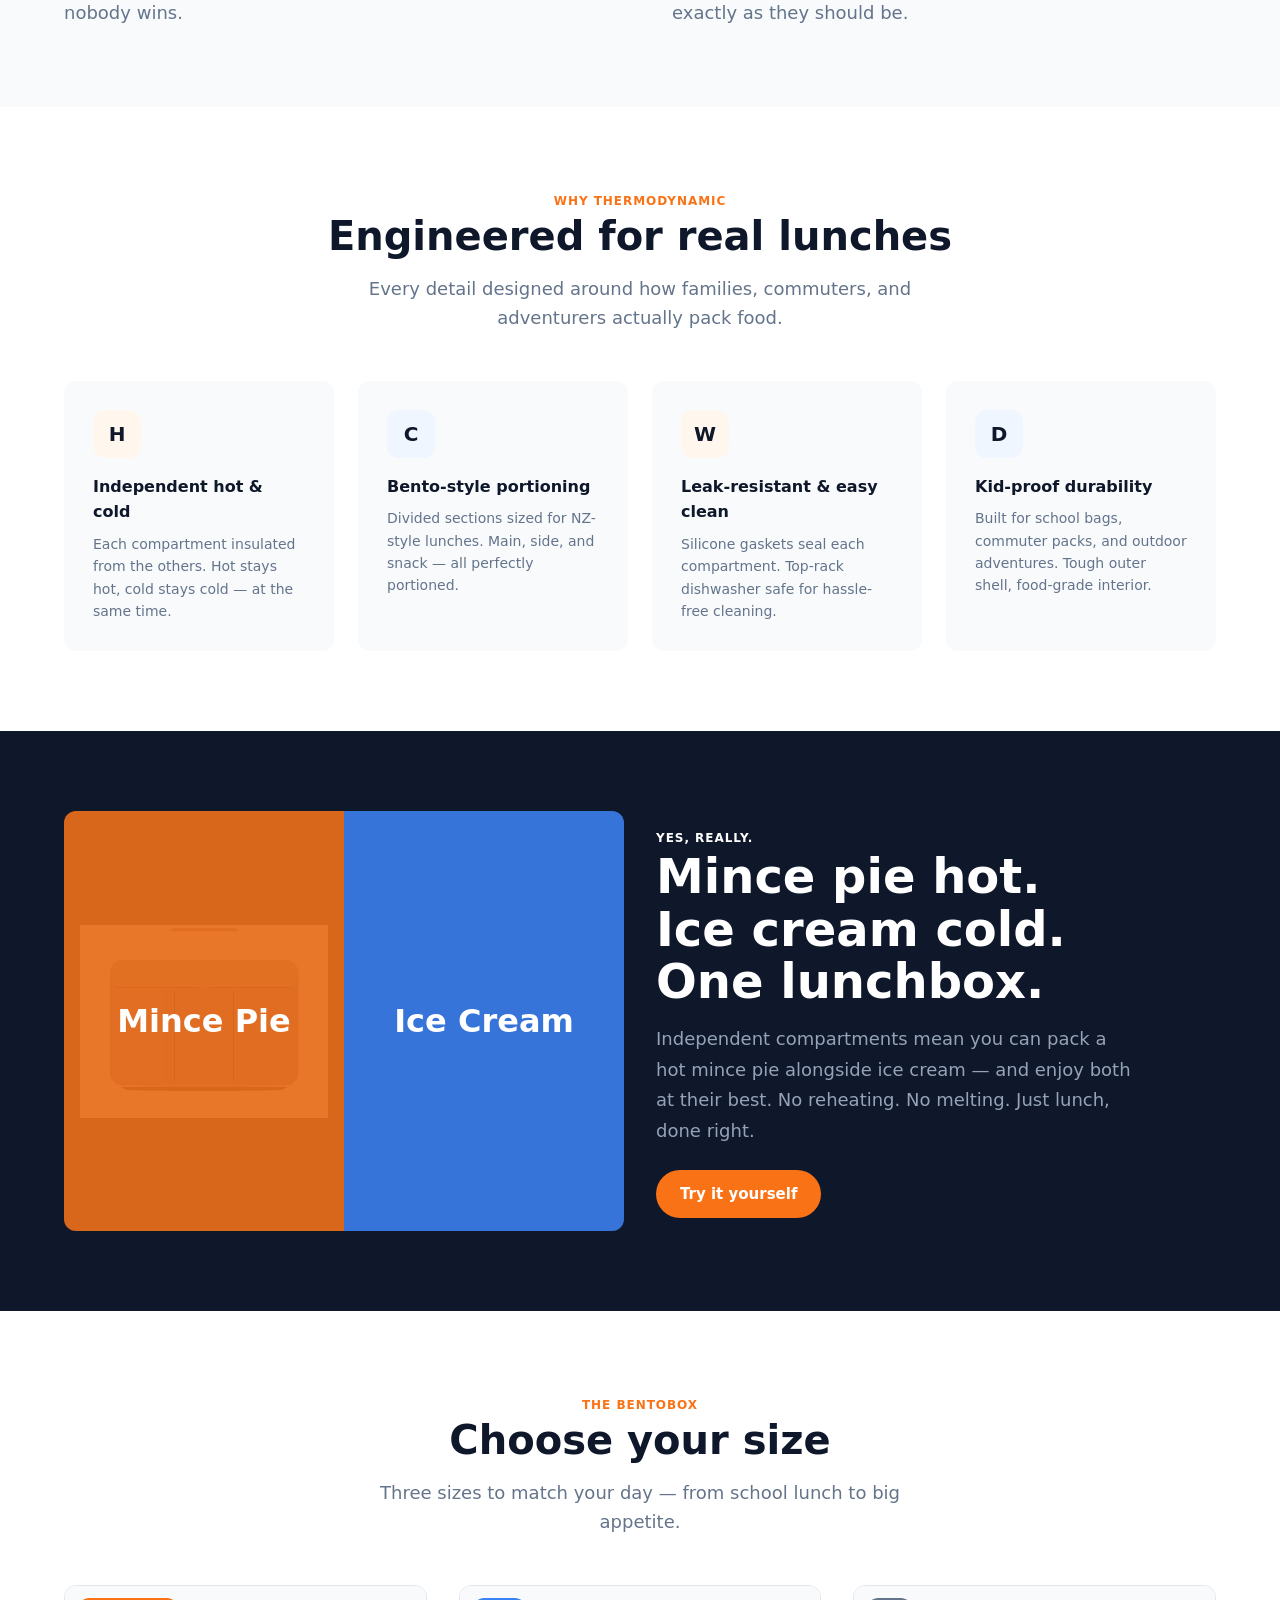
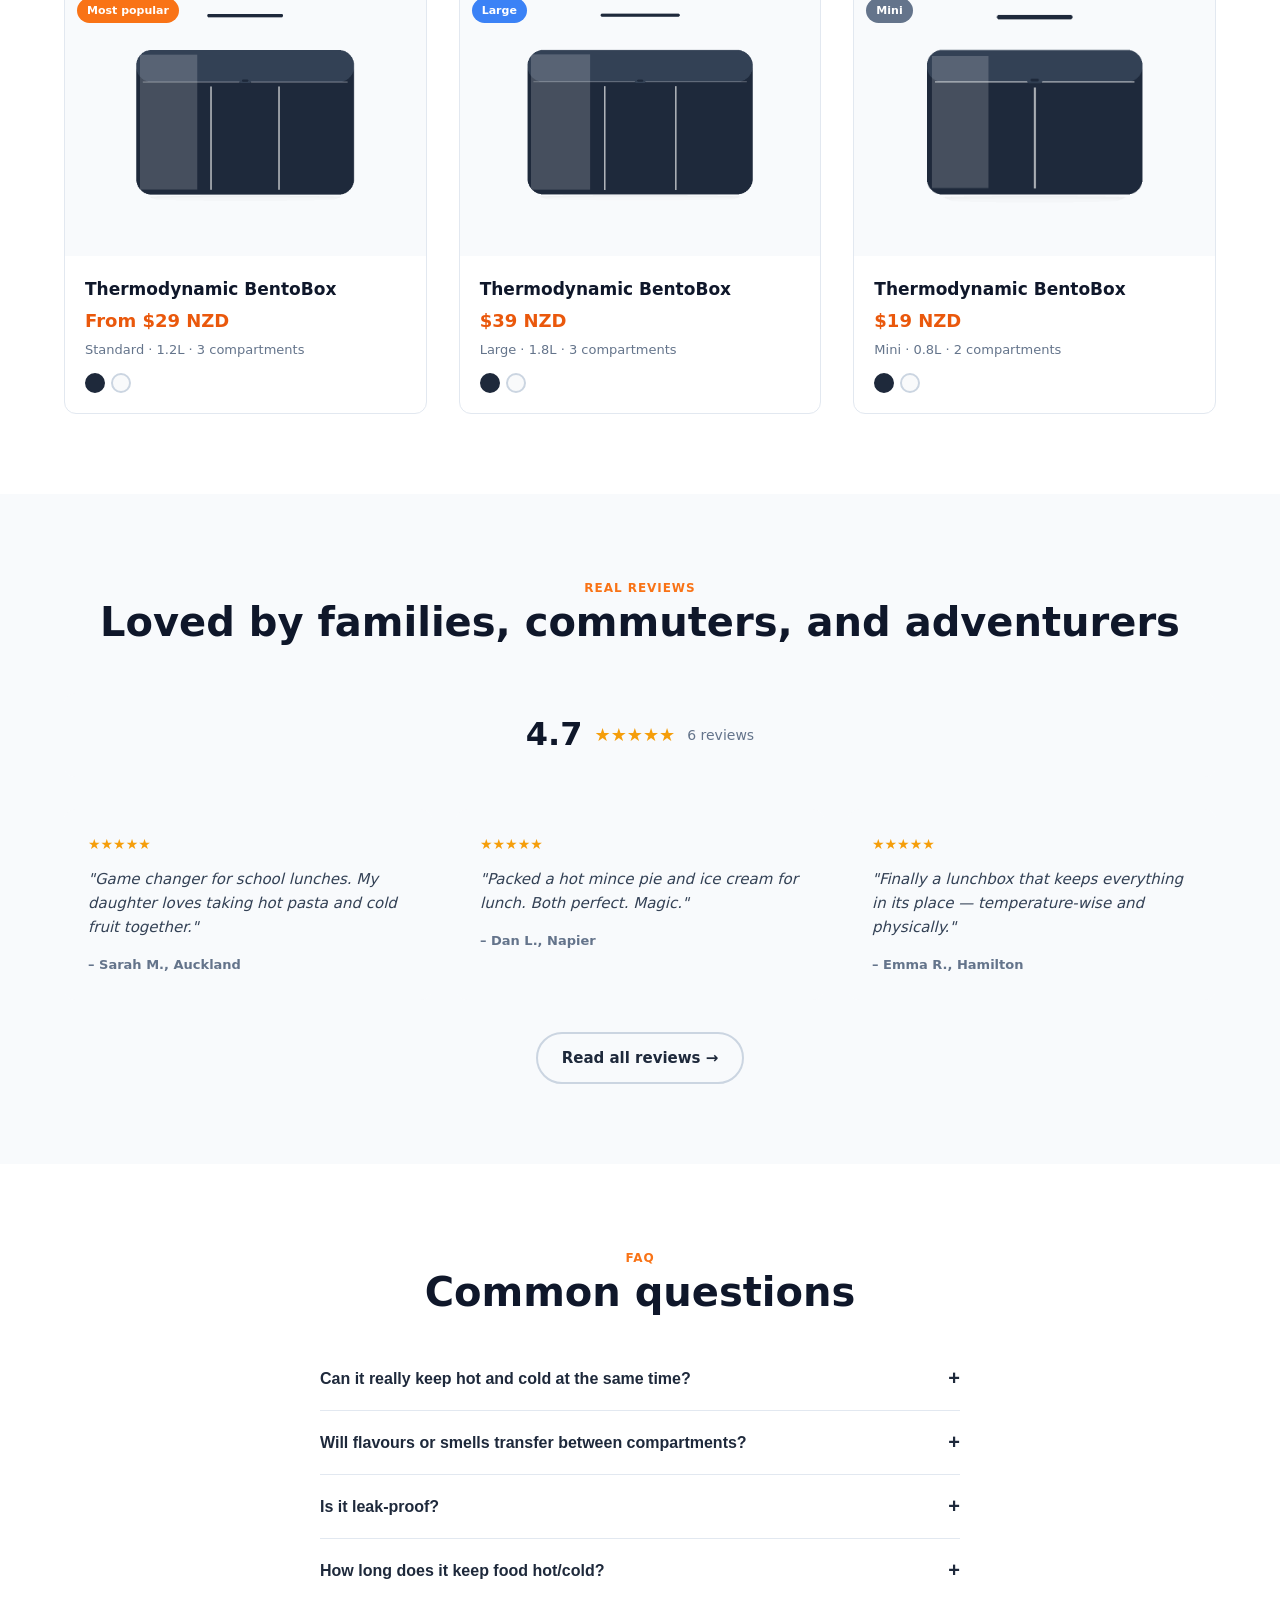
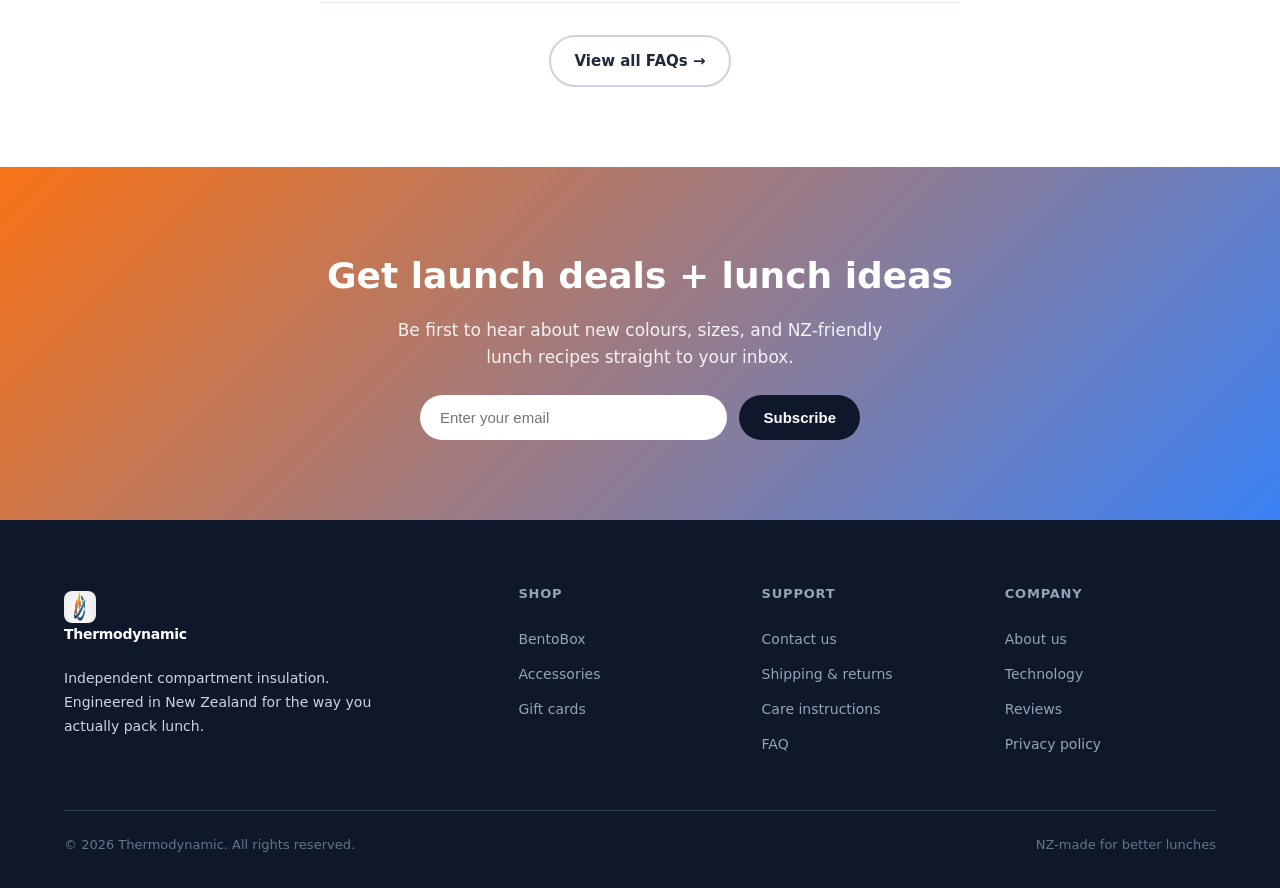
==== commit 2cc8b0bc: "Restore Thermodynamic text next to cropped logo" ====
--- a/index.html
+++ b/index.html
@@ -16,7 +16,7 @@
   <!-- Header -->
   <header class="header">
     <div class="container header-inner">
-      <a href="index.html" class="logo"><img class="logo-icon" src="assets/logo.png" alt="Thermodynamic"></a>
+      <a href="index.html" class="logo"><img class="logo-icon" src="assets/logo.png" alt="">Thermodynamic</a>
       <nav class="nav">
         <a href="shop.html">Shop</a>
         <a href="technology.html">Technology</a>
@@ -280,7 +280,7 @@
     <div class="container">
       <div class="footer-grid">
         <div class="footer-brand">
-      <a href="index.html" class="logo"><img class="logo-icon" src="assets/logo.png" alt="Thermodynamic"></a>
+      <a href="index.html" class="logo"><img class="logo-icon" src="assets/logo.png" alt="">Thermodynamic</a>
           <p>Independent compartment insulation. Engineered in New Zealand for the way you actually pack lunch.</p>
         </div>
         <div>
--- a/css/style.css
+++ b/css/style.css
@@ -71,7 +71,10 @@
 .hero .highlight-orange{color:var(--orange-500)}.hero .highlight-blue{color:var(--blue-500)}
 .hero p{font-size:clamp(1rem,2vw,1.25rem);color:var(--slate-500);max-width:560px;margin:0 auto 2rem;line-height:1.7}
 .hero-actions{display:flex;flex-wrap:wrap;gap:1rem;justify-content:center}
-.hero-visual{margin-top:3rem;position:relative;border-radius:var(--radius);overflow:hidden;background:linear-gradient(135deg,#fef3c7,#dbeafe);aspect-ratio:16/9;display:flex;align-items:center;justify-content:center}
+.hero-visual{margin-top:3rem;position:relative;border-radius:var(--radius);overflow:hidden;aspect-ratio:16/9;display:flex;align-items:center;justify-content:center}
+.hero-visual-bg{position:absolute;inset:0;background:linear-gradient(145deg,#fff7ed 0%,#ffedd5 30%,#dbeafe 70%,#eff6ff 100%);z-index:0}
+.hero-visual-inner{position:relative;z-index:1;width:80%;height:80%;border-radius:16px;background:rgba(255,255,255,.65);backdrop-filter:blur(8px);box-shadow:0 8px 32px rgba(0,0,0,.08),0 1px 4px rgba(0,0,0,.04);display:flex;align-items:center;justify-content:center;padding:2rem}
+.hero-visual-inner img{width:100%;height:100%;object-fit:contain;filter:drop-shadow(0 4px 12px rgba(0,0,0,.06))}
 .hero-visual-content{text-align:center;padding:2rem}
 .hero-visual-content .temp-badge{display:inline-flex;align-items:center;gap:1.5rem;padding:.75rem 1.5rem;background:rgba(255,255,255,.9);border-radius:9999px;font-weight:600;font-size:1.125rem}
 .hero-visual-content .hot{color:var(--orange-500)}.hero-visual-content .cold{color:var(--blue-500)}
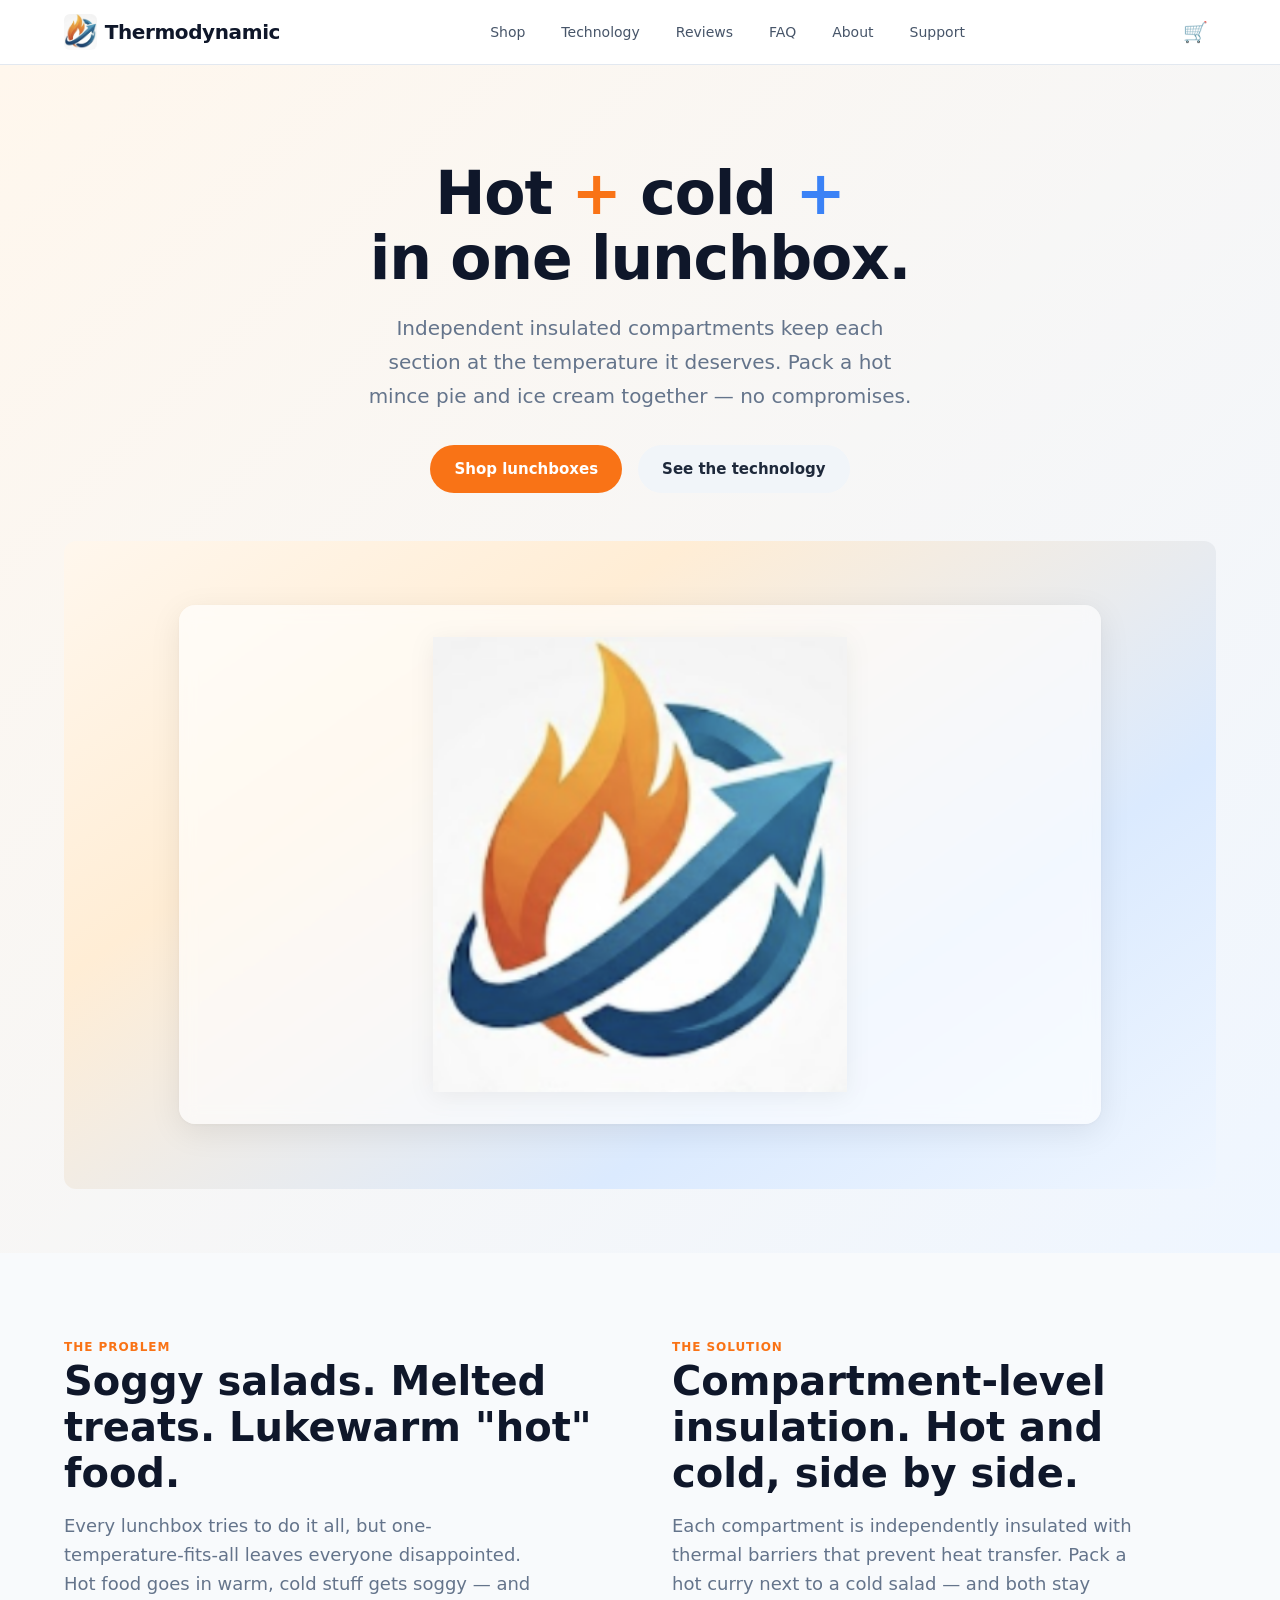
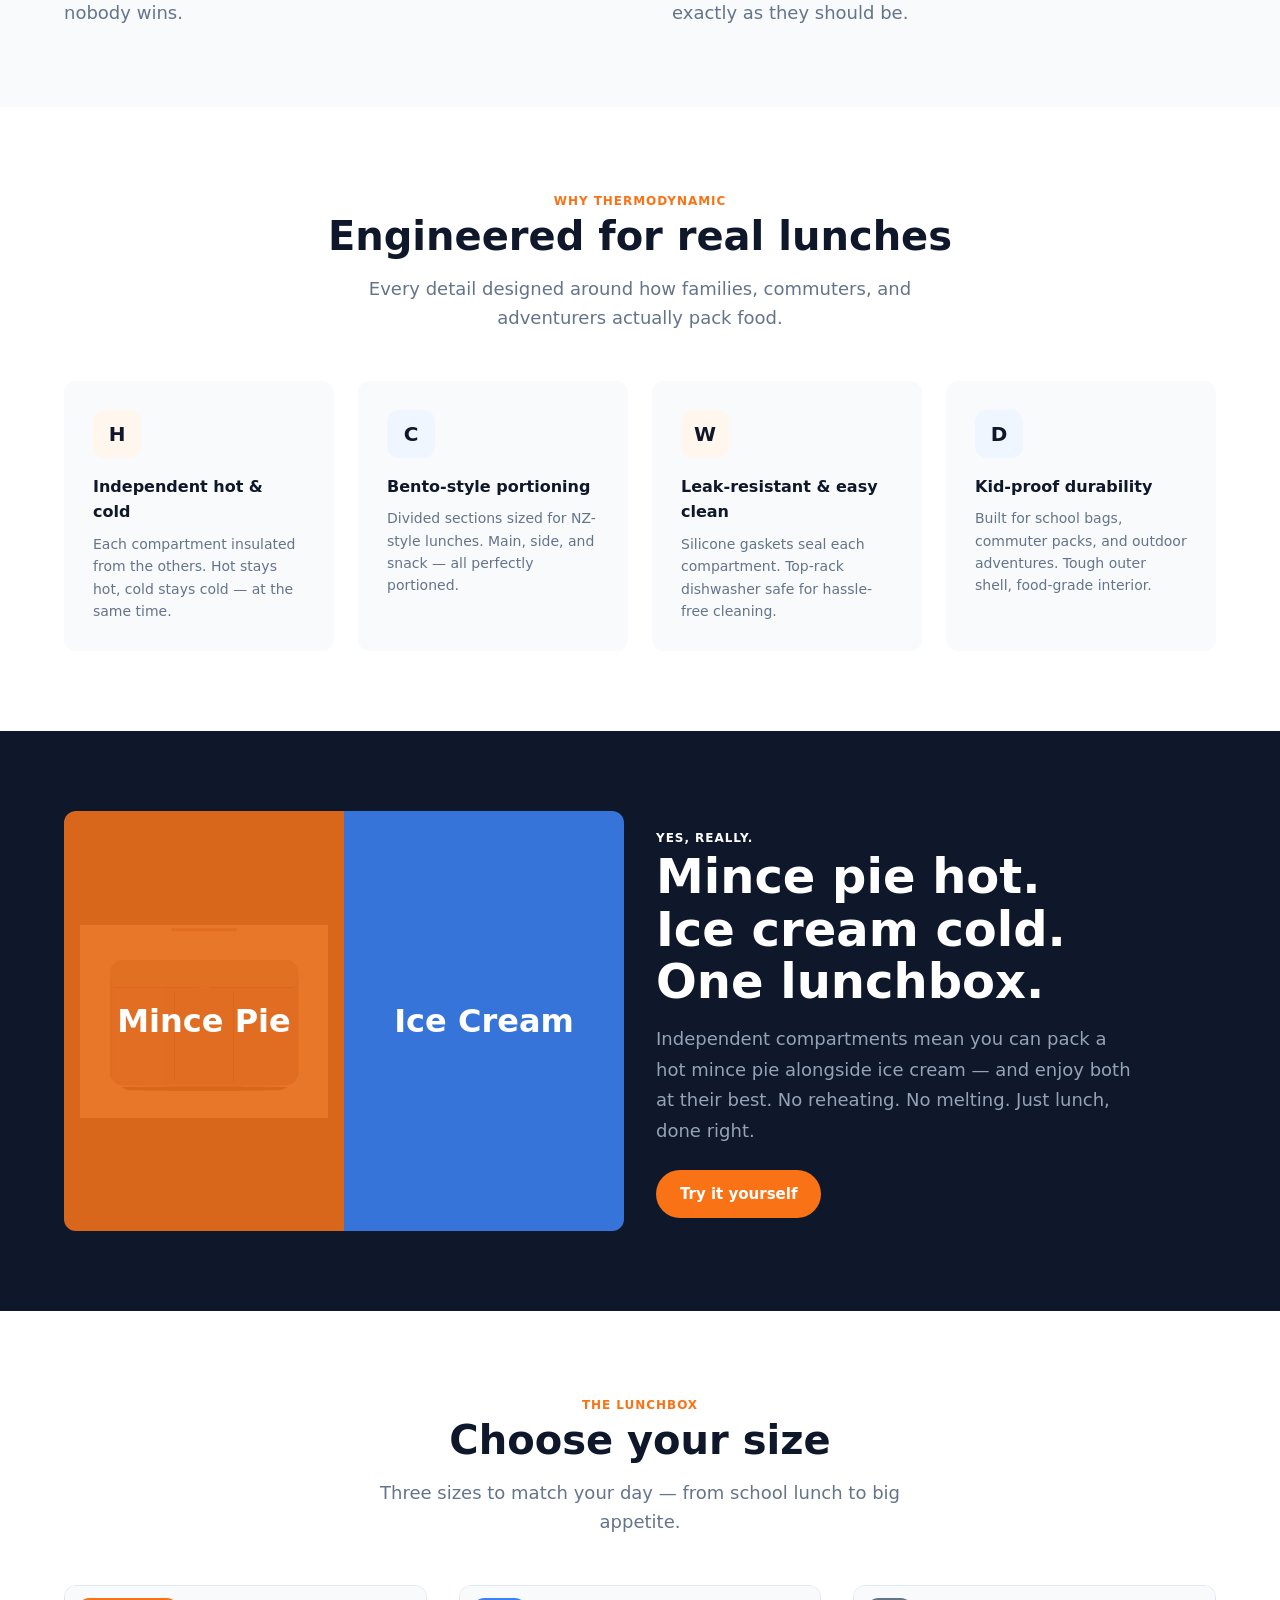
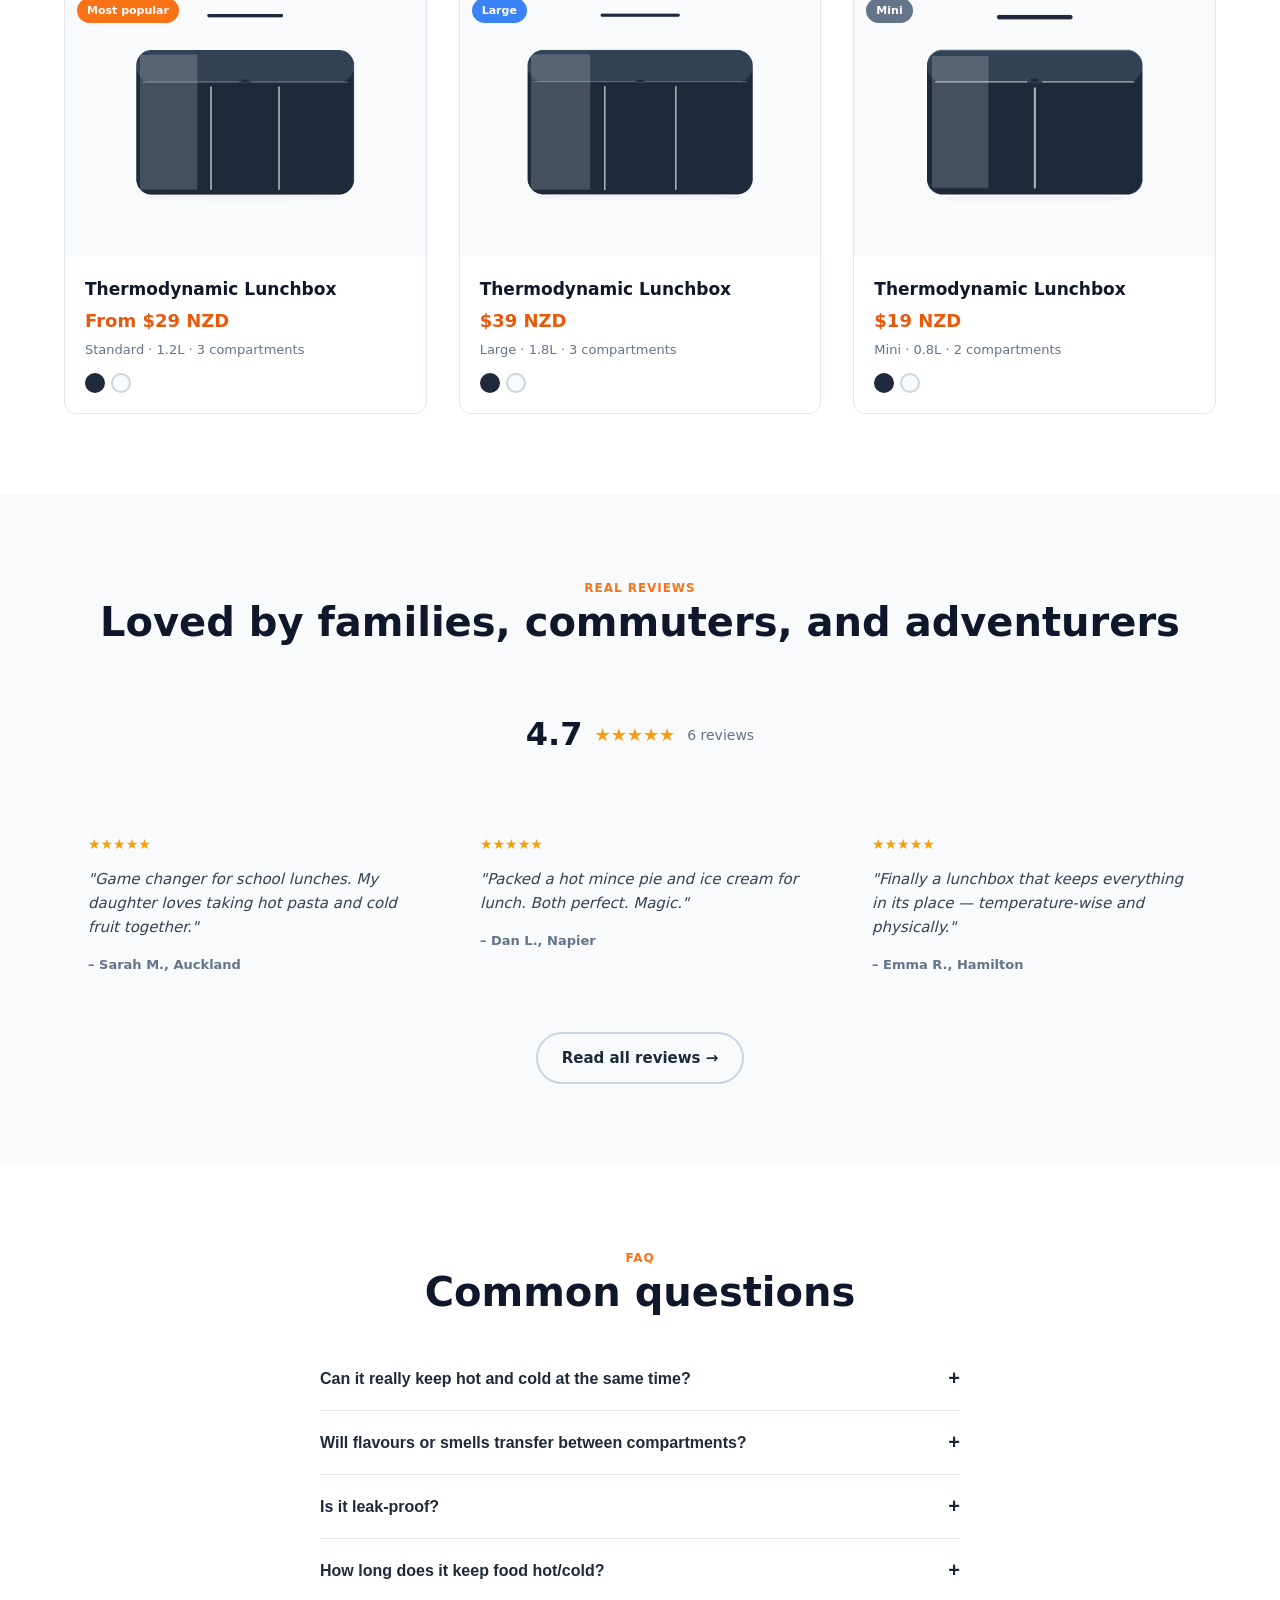
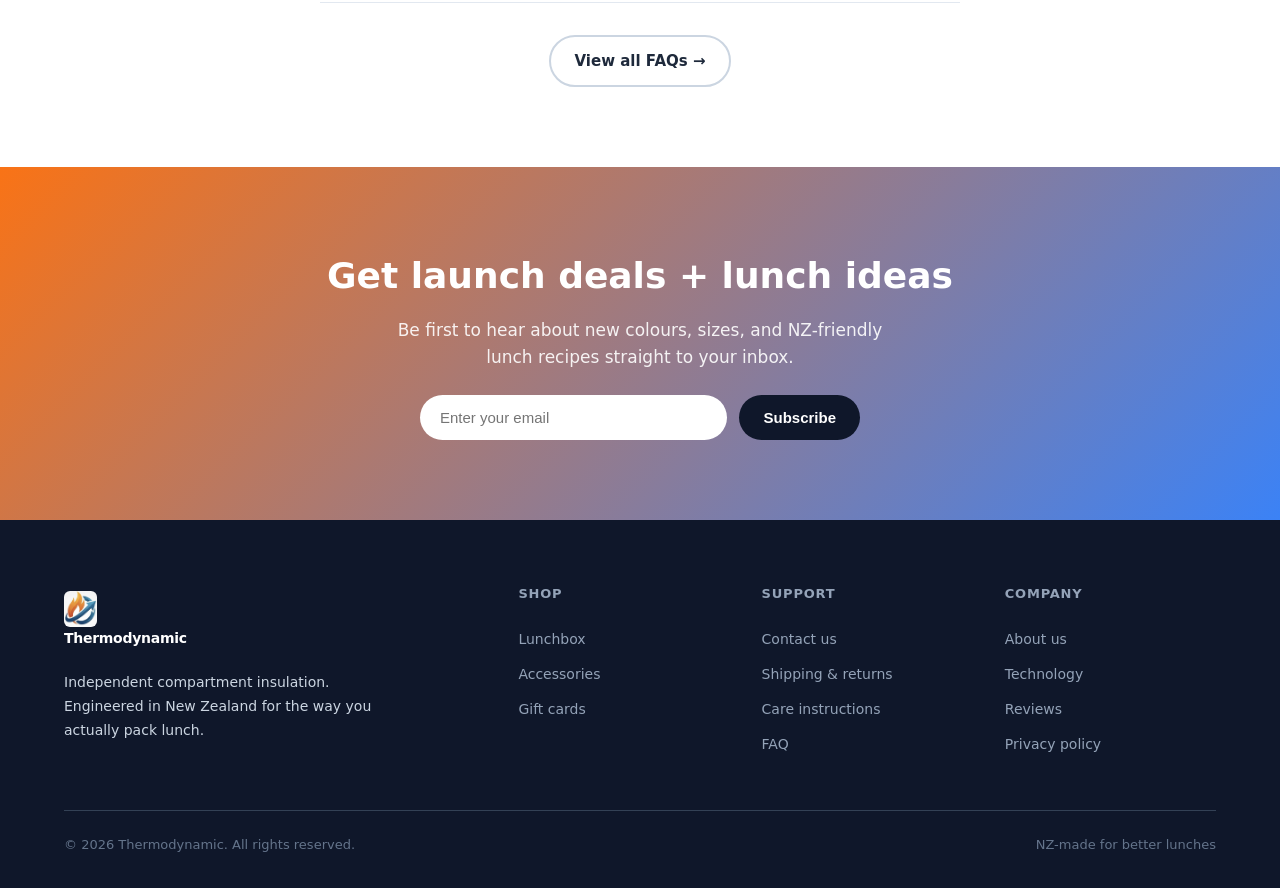
==== commit 9cf4e253: "Rename BentoBox to Lunchbox" ====
--- a/index.html
+++ b/index.html
@@ -142,18 +142,18 @@
     <section class="section">
       <div class="container">
         <div class="text-center" style="margin-bottom:3rem">
-          <span class="section-label">The BentoBox</span>
+          <span class="section-label">The Lunchbox</span>
           <h2 class="section-title">Choose your size</h2>
           <p class="section-subtitle" style="margin:0 auto">Three sizes to match your day — from school lunch to big appetite.</p>
         </div>
         <div class="product-preview-grid">
           <div class="product-card" onclick="window.location='shop.html'">
             <div class="product-card-image" style="background:var(--slate-50)">
-              <img src="assets/standard_slate.png" alt="Thermodynamic BentoBox Standard" style="position:absolute;inset:0;width:100%;height:100%;object-fit:contain;padding:1.5rem">
+              <img src="assets/standard_slate.png" alt="Thermodynamic Lunchbox Standard" style="position:absolute;inset:0;width:100%;height:100%;object-fit:contain;padding:1.5rem">
               <span class="tag">Most popular</span>
             </div>
             <div class="product-card-body">
-              <h3>Thermodynamic BentoBox</h3>
+              <h3>Thermodynamic Lunchbox</h3>
               <span class="price">From $29 NZD</span>
               <p class="desc">Standard · 1.2L · 3 compartments</p>
               <div class="variant-dots">
@@ -164,11 +164,11 @@
           </div>
           <div class="product-card" onclick="window.location='shop.html'">
             <div class="product-card-image" style="background:var(--slate-50)">
-              <img src="assets/large_slate.png" alt="Thermodynamic BentoBox Large" style="position:absolute;inset:0;width:100%;height:100%;object-fit:contain;padding:1.5rem">
+              <img src="assets/large_slate.png" alt="Thermodynamic Lunchbox Large" style="position:absolute;inset:0;width:100%;height:100%;object-fit:contain;padding:1.5rem">
               <span class="tag" style="background:var(--blue-500)">Large</span>
             </div>
             <div class="product-card-body">
-              <h3>Thermodynamic BentoBox</h3>
+              <h3>Thermodynamic Lunchbox</h3>
               <span class="price">$39 NZD</span>
               <p class="desc">Large · 1.8L · 3 compartments</p>
               <div class="variant-dots">
@@ -179,11 +179,11 @@
           </div>
           <div class="product-card" onclick="window.location='shop.html'">
             <div class="product-card-image" style="background:var(--slate-50)">
-              <img src="assets/mini_slate.png" alt="Thermodynamic BentoBox Mini" style="position:absolute;inset:0;width:100%;height:100%;object-fit:contain;padding:1.5rem">
+              <img src="assets/mini_slate.png" alt="Thermodynamic Lunchbox Mini" style="position:absolute;inset:0;width:100%;height:100%;object-fit:contain;padding:1.5rem">
               <span class="tag" style="background:var(--slate-500)">Mini</span>
             </div>
             <div class="product-card-body">
-              <h3>Thermodynamic BentoBox</h3>
+              <h3>Thermodynamic Lunchbox</h3>
               <span class="price">$19 NZD</span>
               <p class="desc">Mini · 0.8L · 2 compartments</p>
               <div class="variant-dots">
@@ -285,7 +285,7 @@
         </div>
         <div>
           <h4>Shop</h4>
-          <a href="shop.html">BentoBox</a>
+          <a href="shop.html">Lunchbox</a>
           <a href="shop.html">Accessories</a>
           <a href="shop.html">Gift cards</a>
         </div>
--- a/css/style.css
+++ b/css/style.css
@@ -43,7 +43,7 @@
 .header{position:sticky;top:0;z-index:100;background:rgba(255,255,255,.95);backdrop-filter:blur(8px);border-bottom:1px solid var(--slate-200)}
 .header-inner{display:flex;align-items:center;justify-content:space-between;height:64px}
 .logo{font-size:1.25rem;font-weight:800;letter-spacing:-.02em;display:flex;align-items:center;gap:.5rem}
-.logo-icon{width:32px;height:32px;border-radius:8px}
+.logo-icon{height:36px;width:auto;border-radius:6px}
 .nav{display:none}
 .nav a{padding:.5rem 1rem;font-size:.875rem;font-weight:500;color:var(--slate-600);transition:color var(--transition);border-radius:8px}
 .nav a:hover{color:var(--slate-900);background:var(--slate-100)}
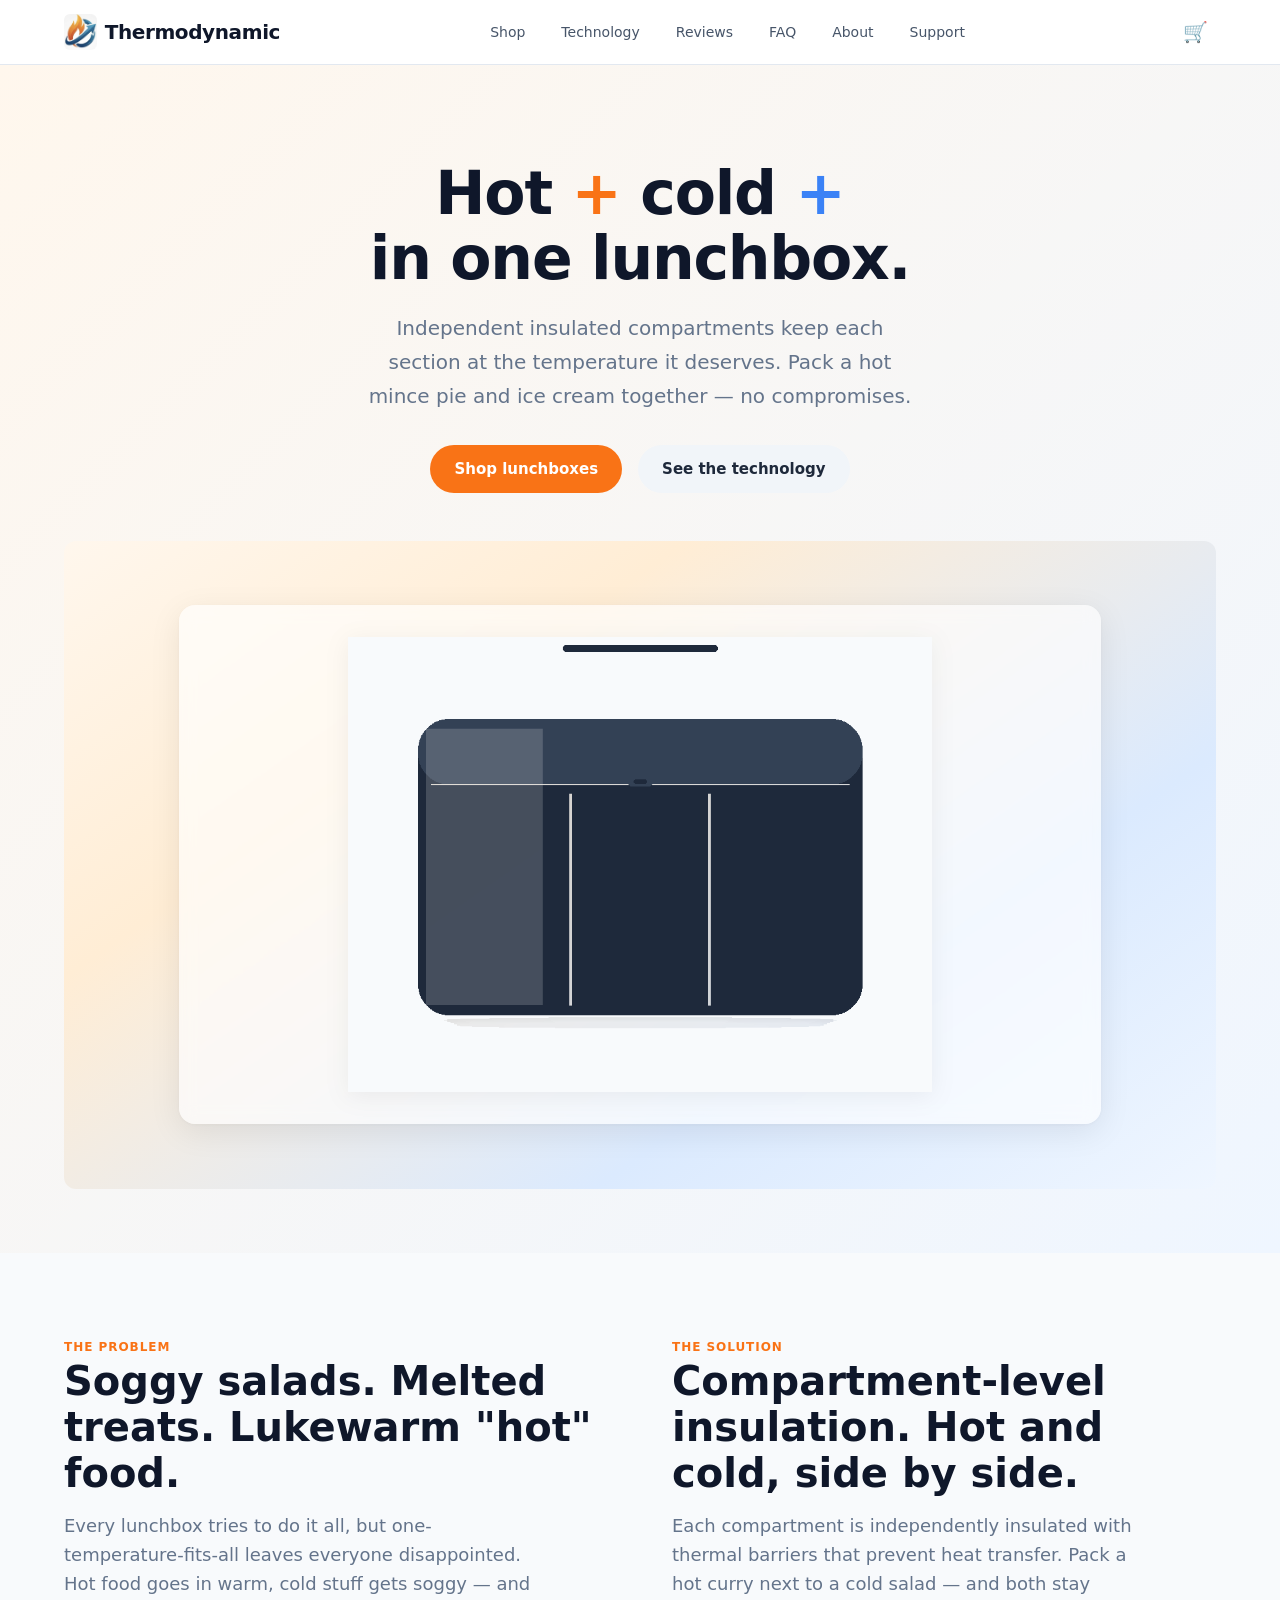
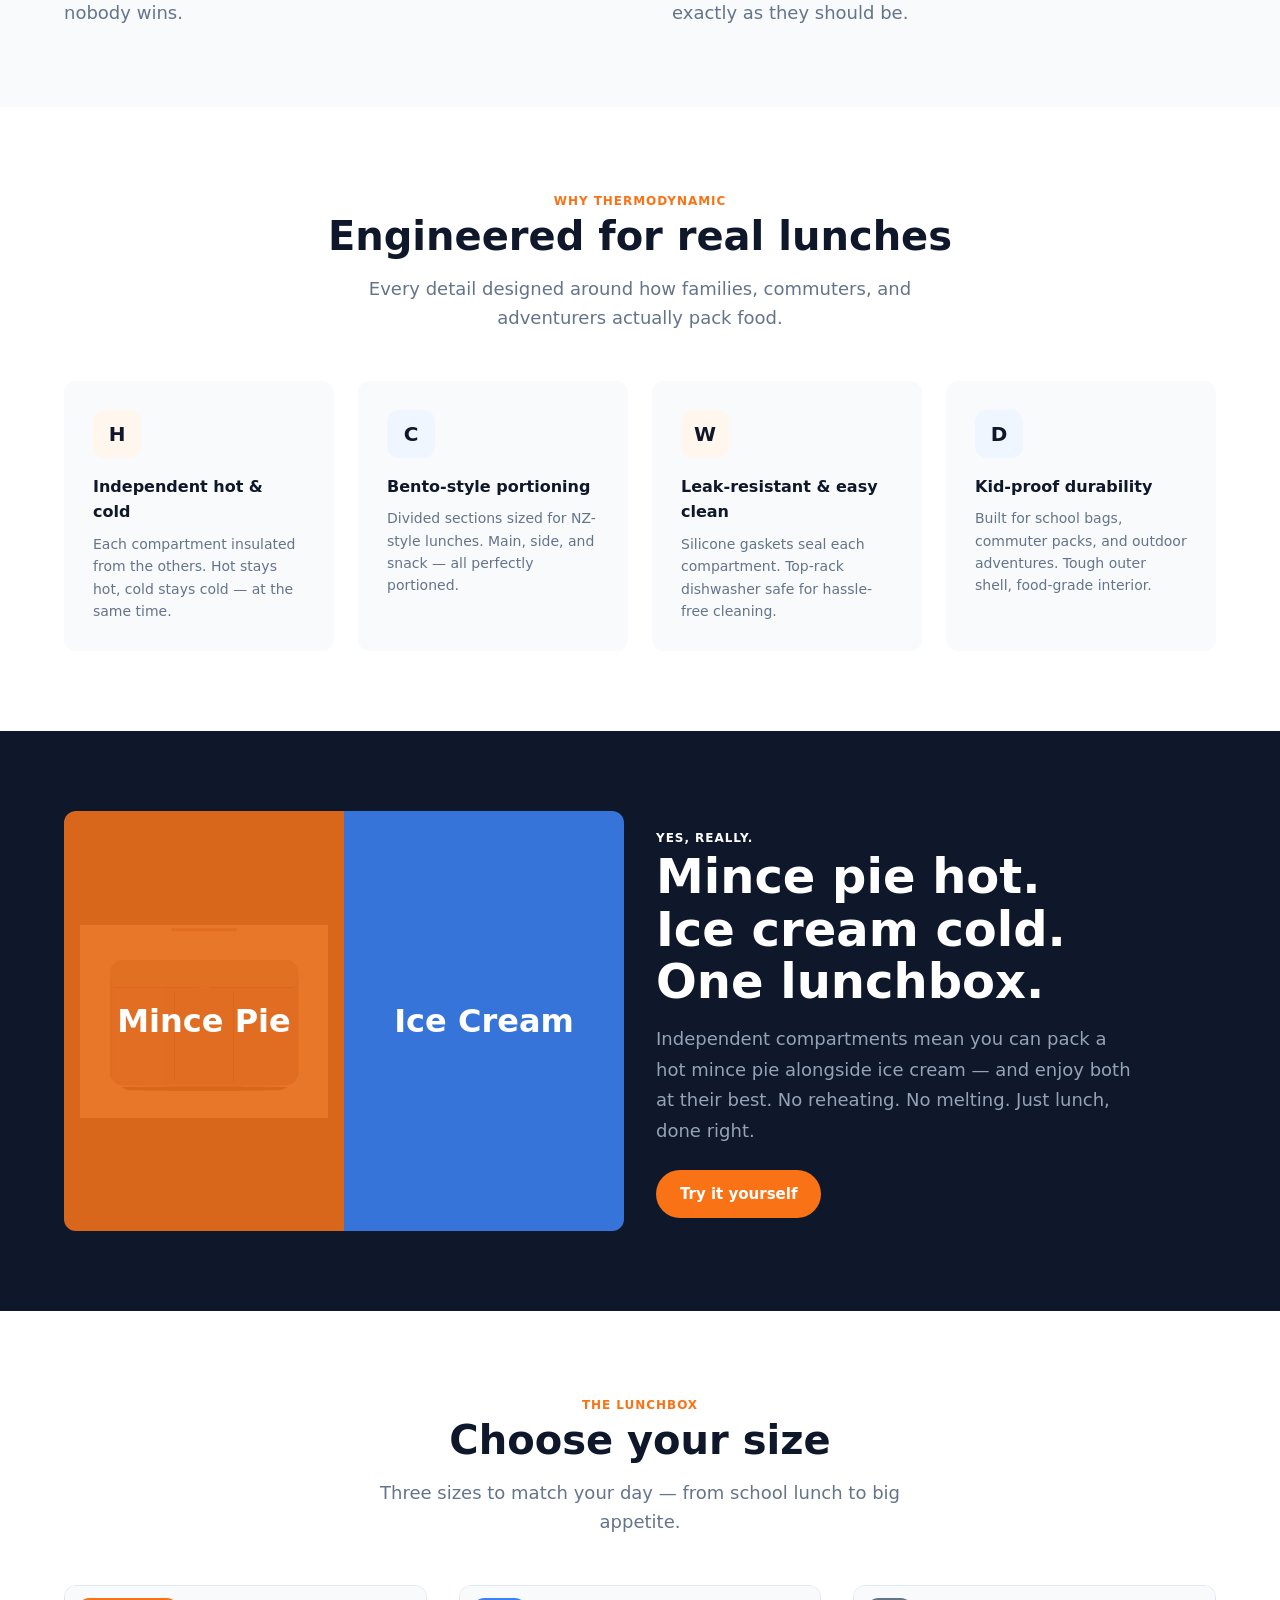
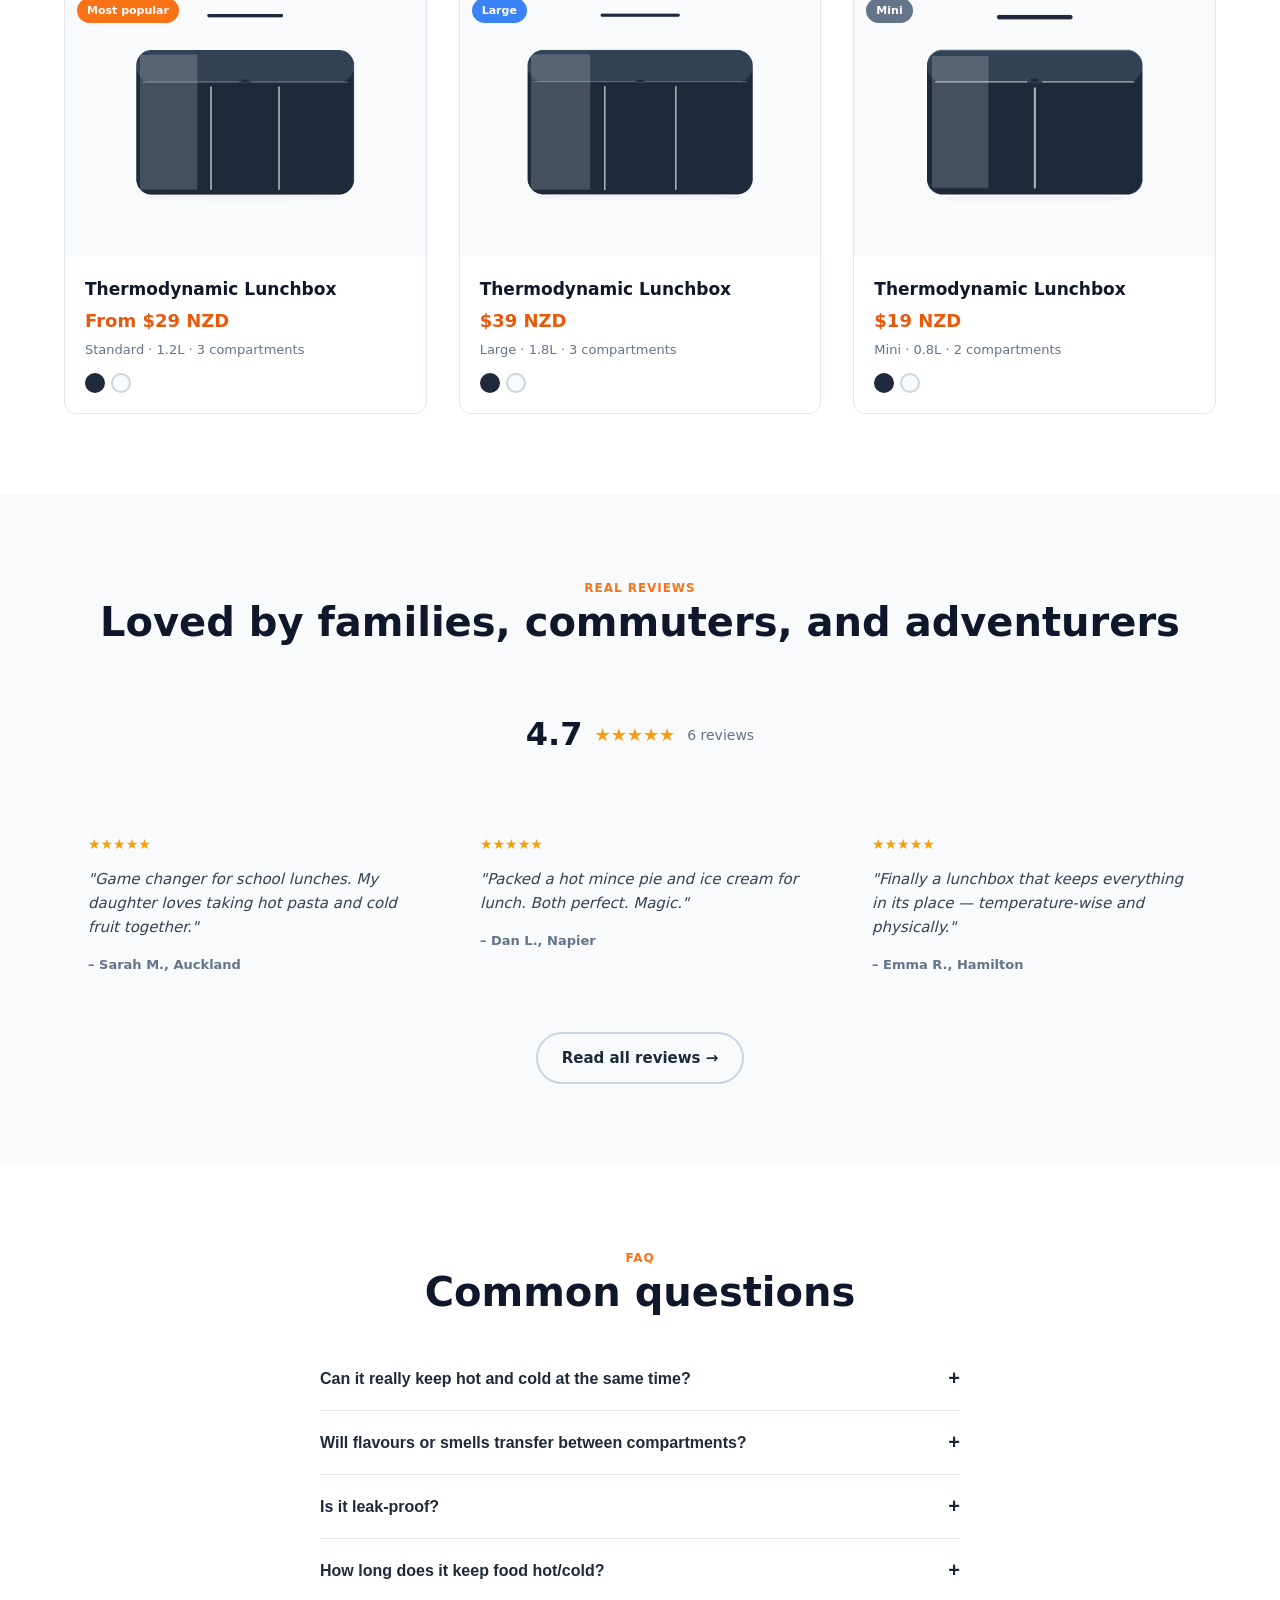
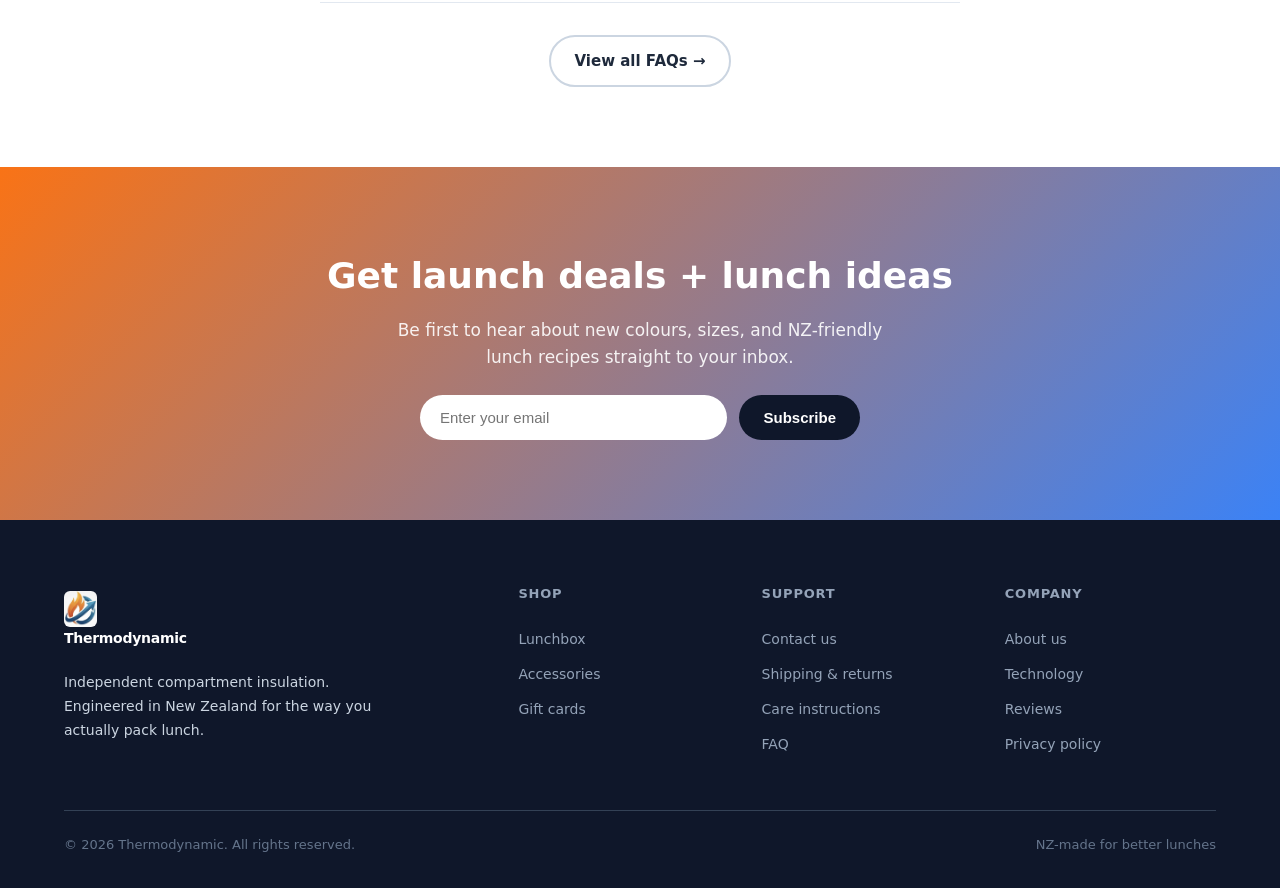
==== commit 1148e33d: "Hero: show product image instead of logo + polish" ====
--- a/index.html
+++ b/index.html
@@ -59,7 +59,7 @@
         <div class="hero-visual">
           <div class="hero-visual-bg"></div>
           <div class="hero-visual-inner">
-            <img src="assets/logo.png" alt="Thermodynamic">
+            <img src="assets/standard_slate.png" alt="Thermodynamic Lunchbox">
           </div>
         </div>
       </div>
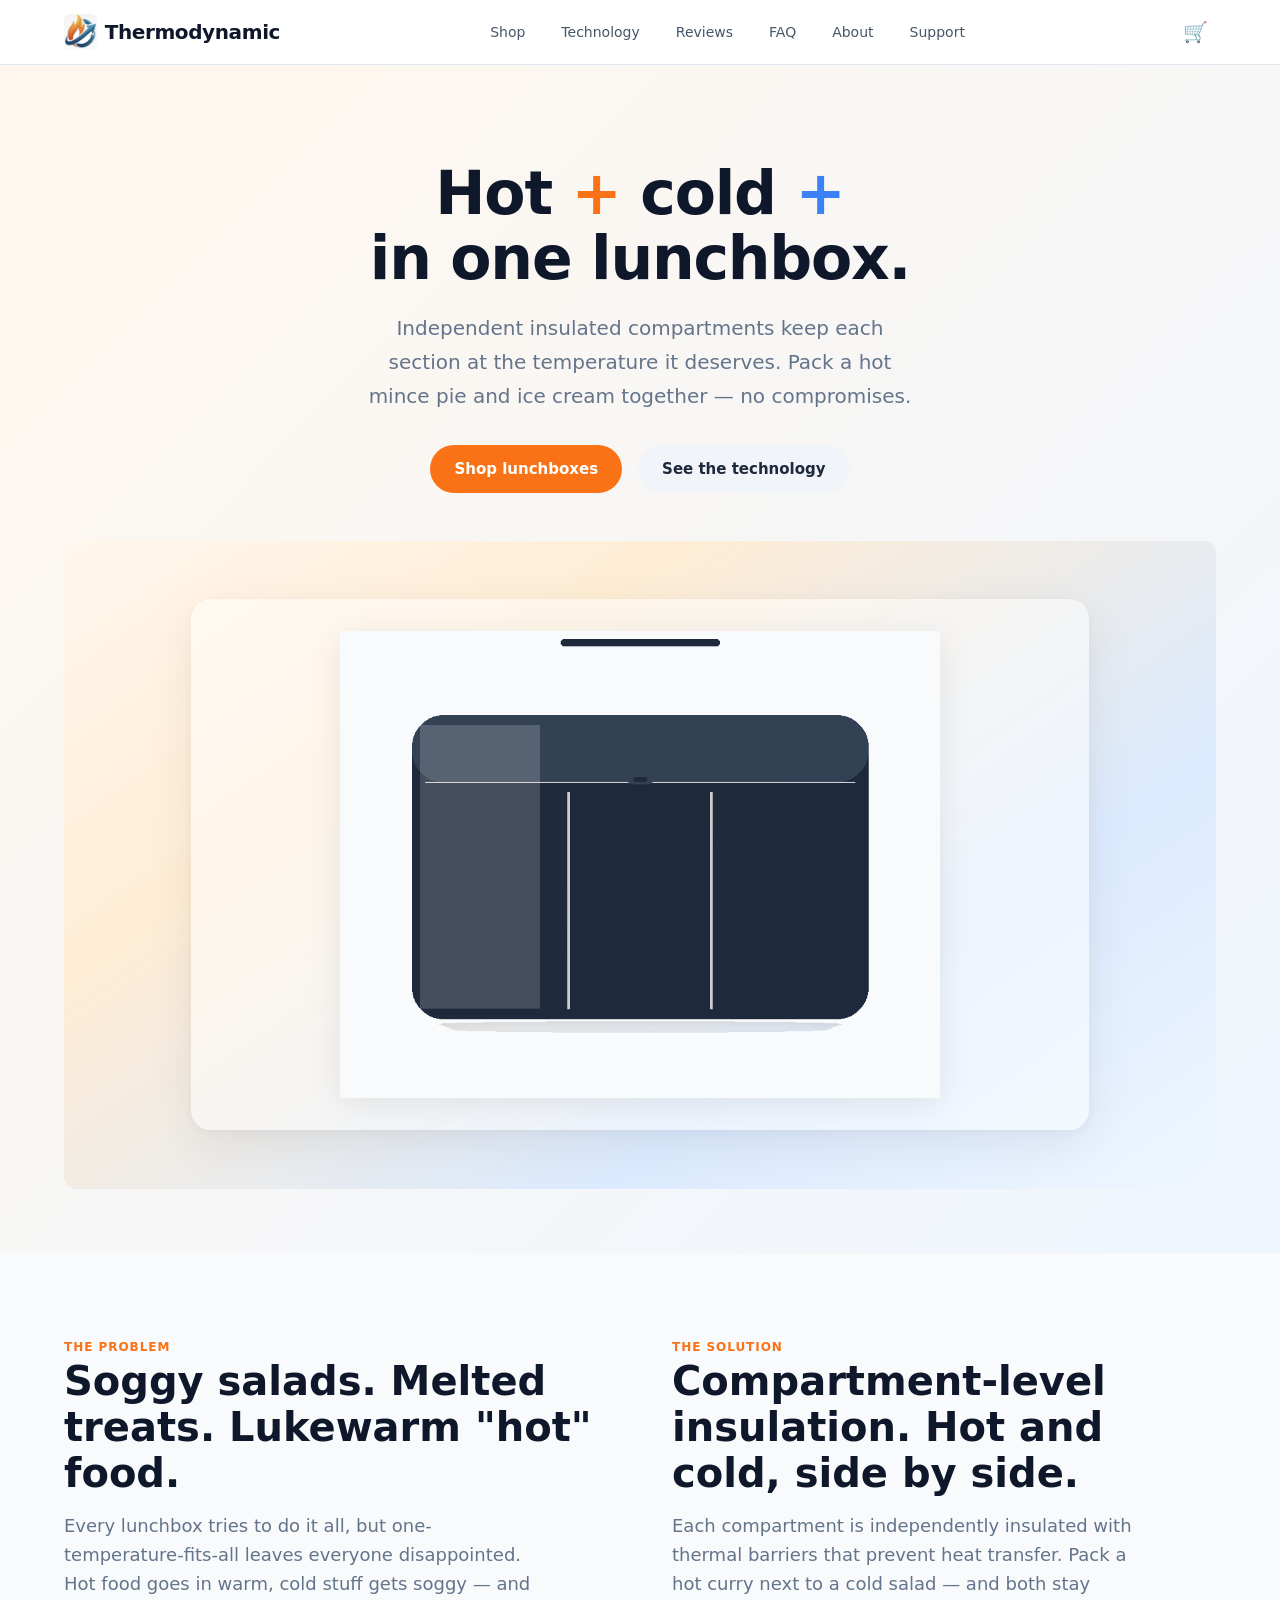
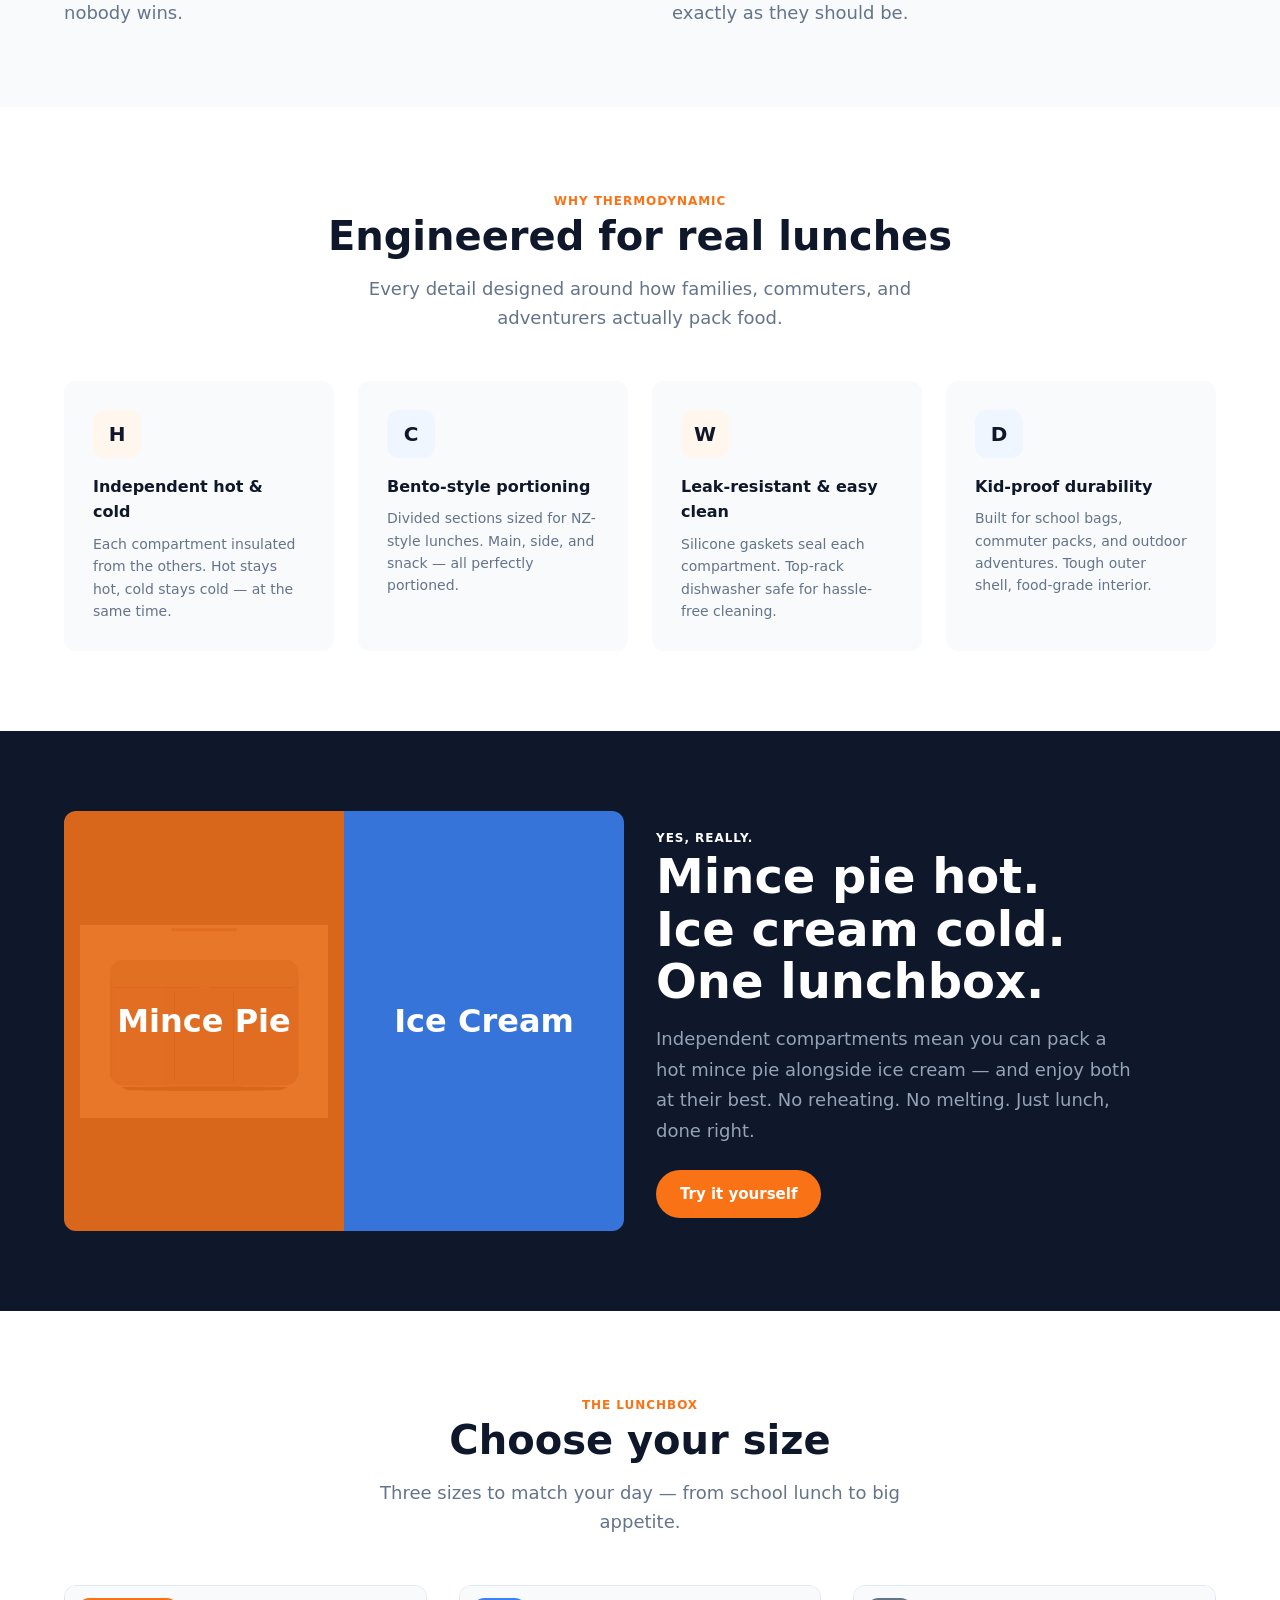
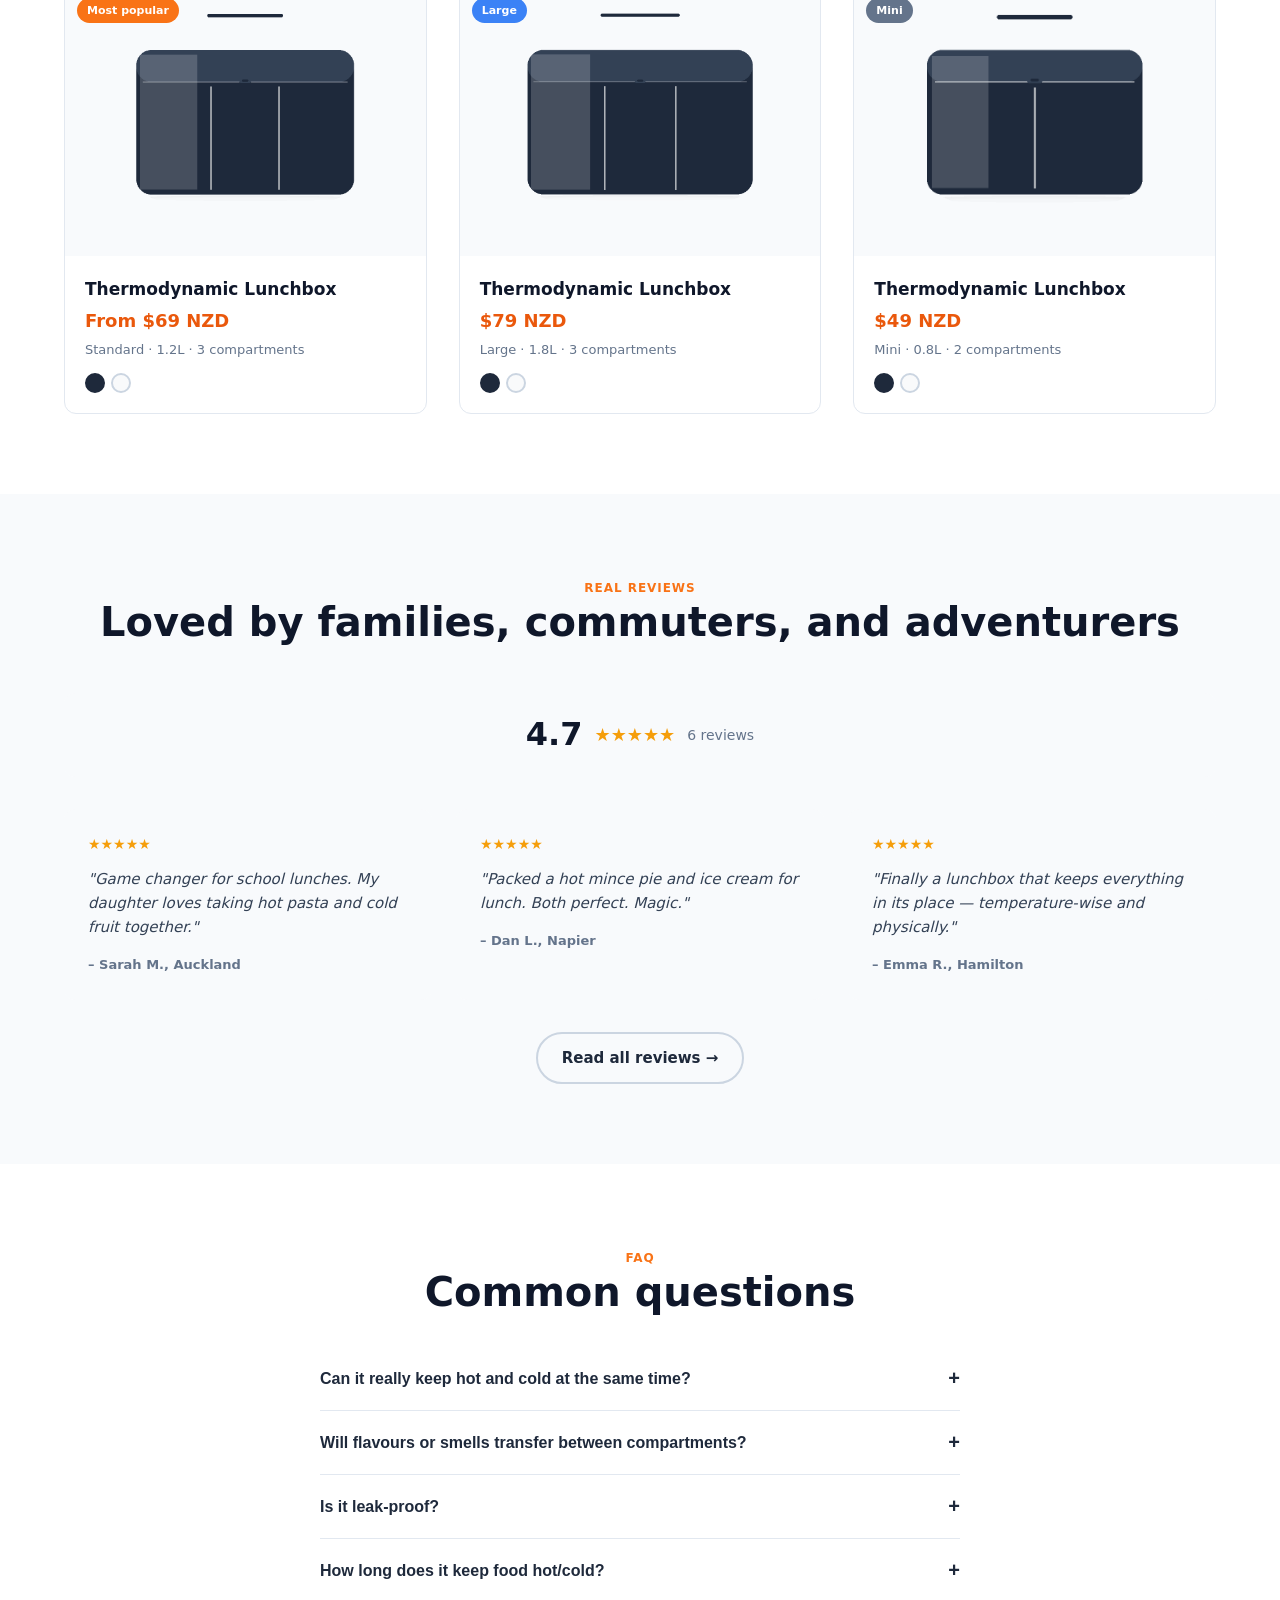
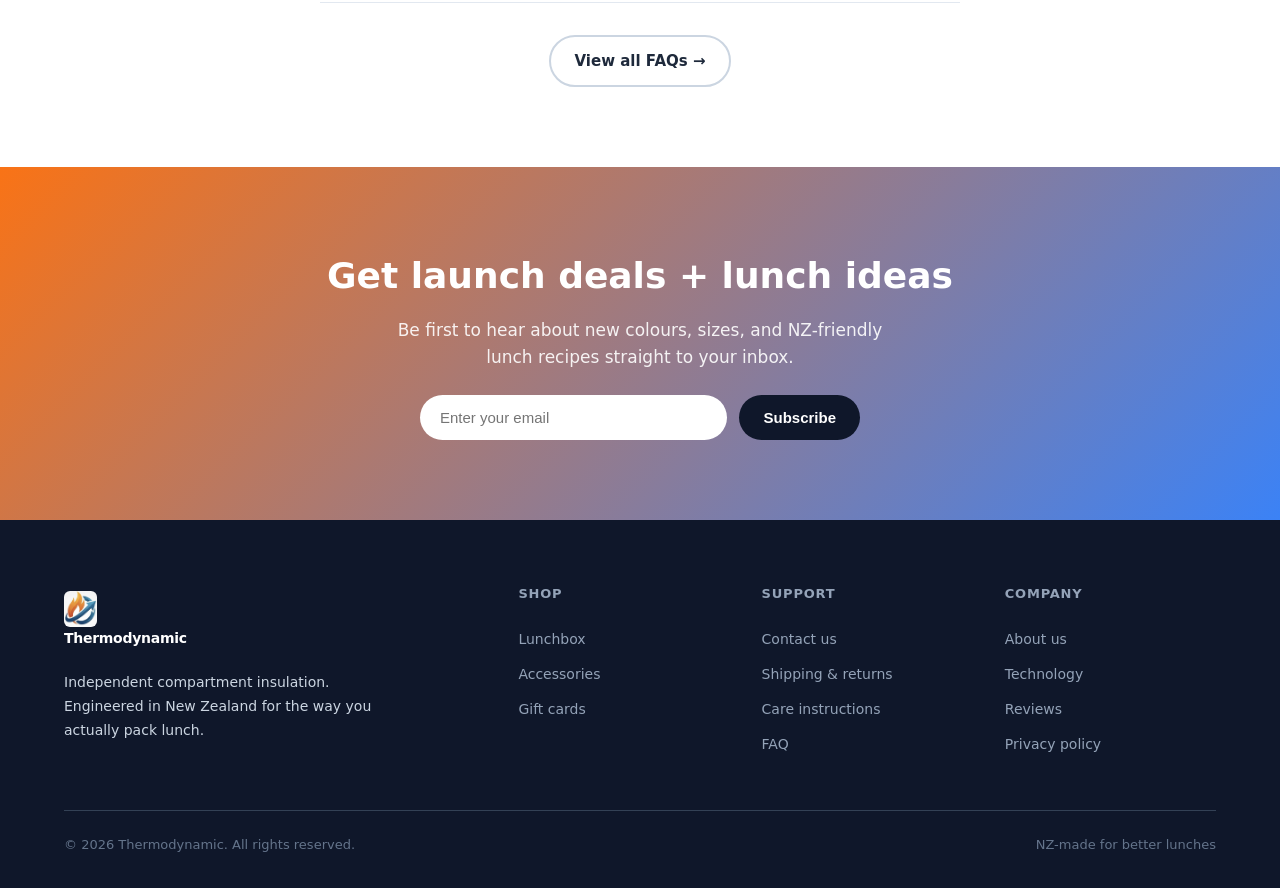
==== commit 521b21e1: "Update prices: Mini , Standard , Large" ====
--- a/index.html
+++ b/index.html
@@ -154,7 +154,7 @@
             </div>
             <div class="product-card-body">
               <h3>Thermodynamic Lunchbox</h3>
-              <span class="price">From $29 NZD</span>
+              <span class="price">From $69 NZD</span>
               <p class="desc">Standard · 1.2L · 3 compartments</p>
               <div class="variant-dots">
                 <span style="background:#1e293b" class="active"></span>
@@ -169,7 +169,7 @@
             </div>
             <div class="product-card-body">
               <h3>Thermodynamic Lunchbox</h3>
-              <span class="price">$39 NZD</span>
+              <span class="price">$79 NZD</span>
               <p class="desc">Large · 1.8L · 3 compartments</p>
               <div class="variant-dots">
                 <span style="background:#1e293b" class="active"></span>
@@ -184,7 +184,7 @@
             </div>
             <div class="product-card-body">
               <h3>Thermodynamic Lunchbox</h3>
-              <span class="price">$19 NZD</span>
+              <span class="price">$49 NZD</span>
               <p class="desc">Mini · 0.8L · 2 compartments</p>
               <div class="variant-dots">
                 <span style="background:#1e293b" class="active"></span>
--- a/css/style.css
+++ b/css/style.css
@@ -73,8 +73,9 @@
 .hero-actions{display:flex;flex-wrap:wrap;gap:1rem;justify-content:center}
 .hero-visual{margin-top:3rem;position:relative;border-radius:var(--radius);overflow:hidden;aspect-ratio:16/9;display:flex;align-items:center;justify-content:center}
 .hero-visual-bg{position:absolute;inset:0;background:linear-gradient(145deg,#fff7ed 0%,#ffedd5 30%,#dbeafe 70%,#eff6ff 100%);z-index:0}
-.hero-visual-inner{position:relative;z-index:1;width:80%;height:80%;border-radius:16px;background:rgba(255,255,255,.65);backdrop-filter:blur(8px);box-shadow:0 8px 32px rgba(0,0,0,.08),0 1px 4px rgba(0,0,0,.04);display:flex;align-items:center;justify-content:center;padding:2rem}
-.hero-visual-inner img{width:100%;height:100%;object-fit:contain;filter:drop-shadow(0 4px 12px rgba(0,0,0,.06))}
+.hero-visual-inner{position:relative;z-index:1;width:78%;height:82%;border-radius:20px;background:rgba(255,255,255,.5);box-shadow:0 12px 48px rgba(0,0,0,.07),0 2px 8px rgba(0,0,0,.03);display:flex;align-items:center;justify-content:center;padding:2rem}
+.hero-visual-inner img{width:100%;height:100%;object-fit:contain;filter:drop-shadow(0 6px 16px rgba(0,0,0,.08));transition:transform .4s ease}
+.hero-visual-inner img:hover{transform:scale(1.03)}
 .hero-visual-content{text-align:center;padding:2rem}
 .hero-visual-content .temp-badge{display:inline-flex;align-items:center;gap:1.5rem;padding:.75rem 1.5rem;background:rgba(255,255,255,.9);border-radius:9999px;font-weight:600;font-size:1.125rem}
 .hero-visual-content .hot{color:var(--orange-500)}.hero-visual-content .cold{color:var(--blue-500)}
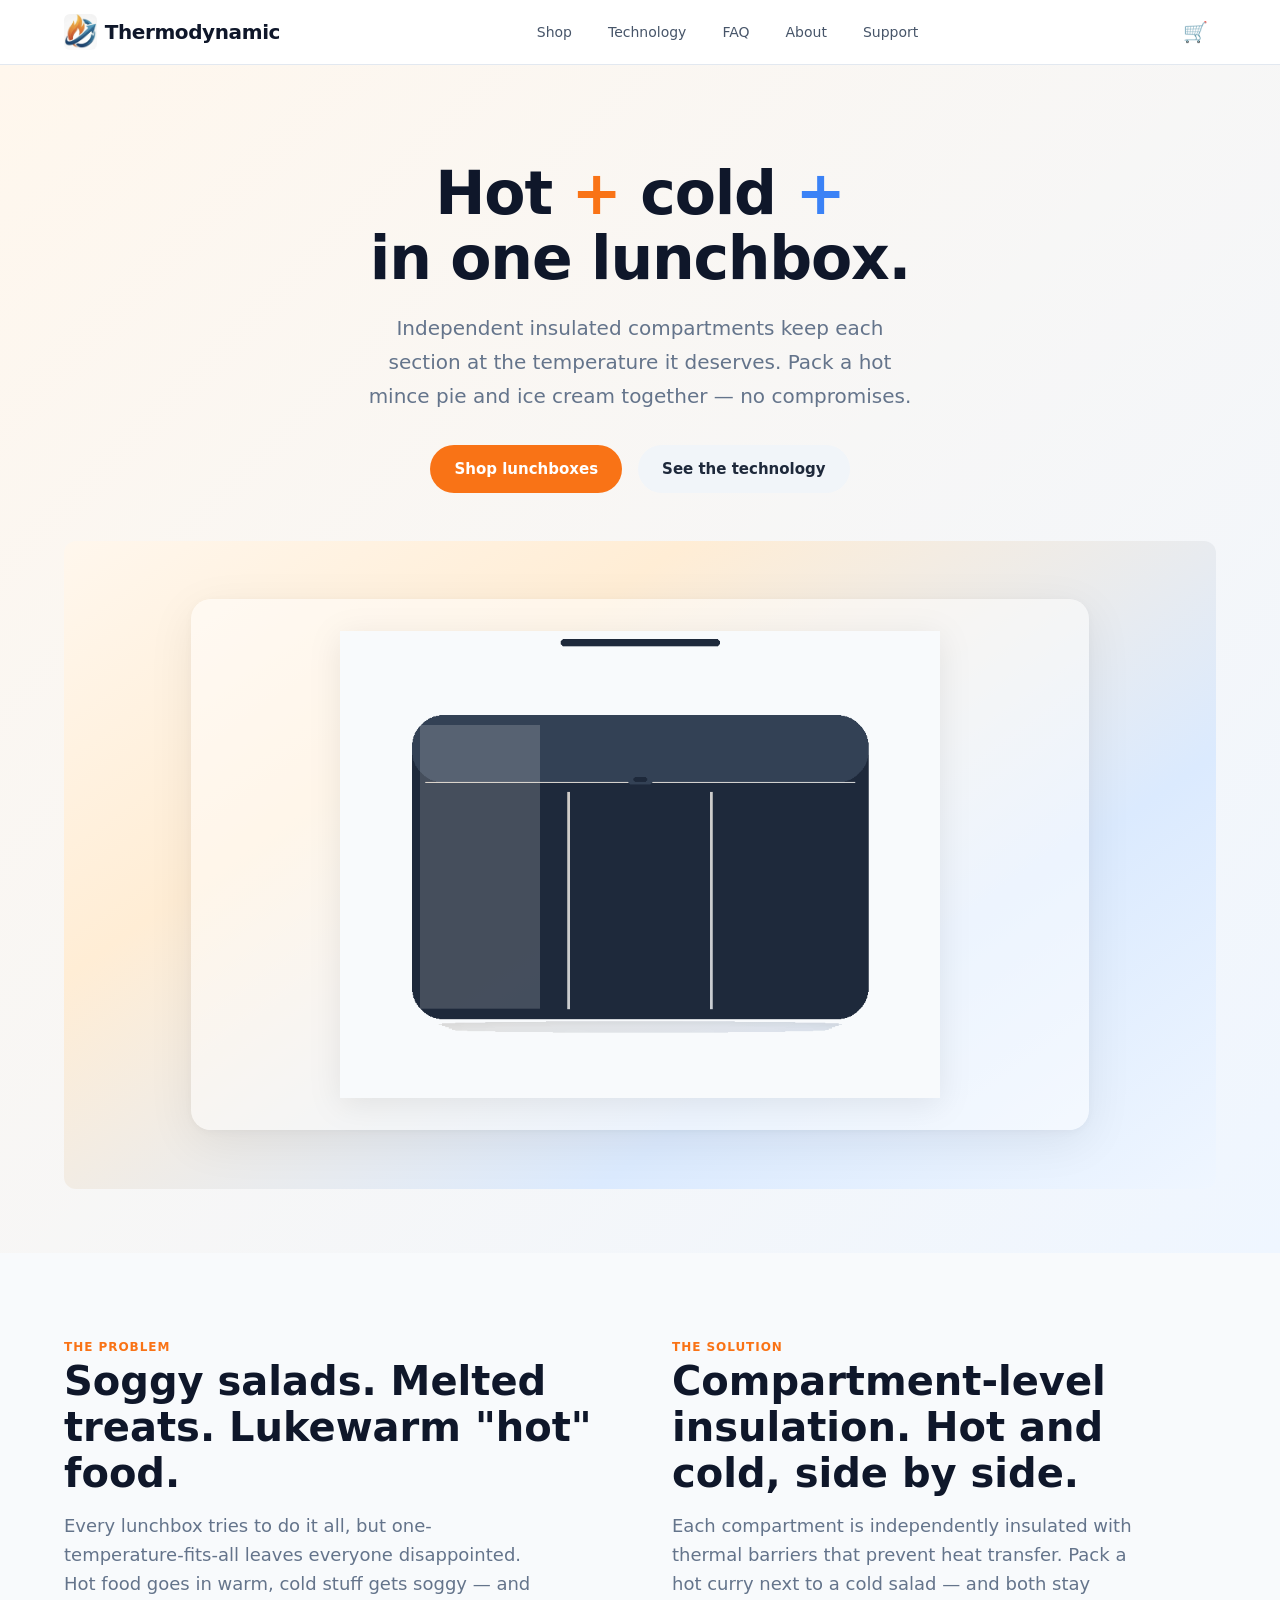
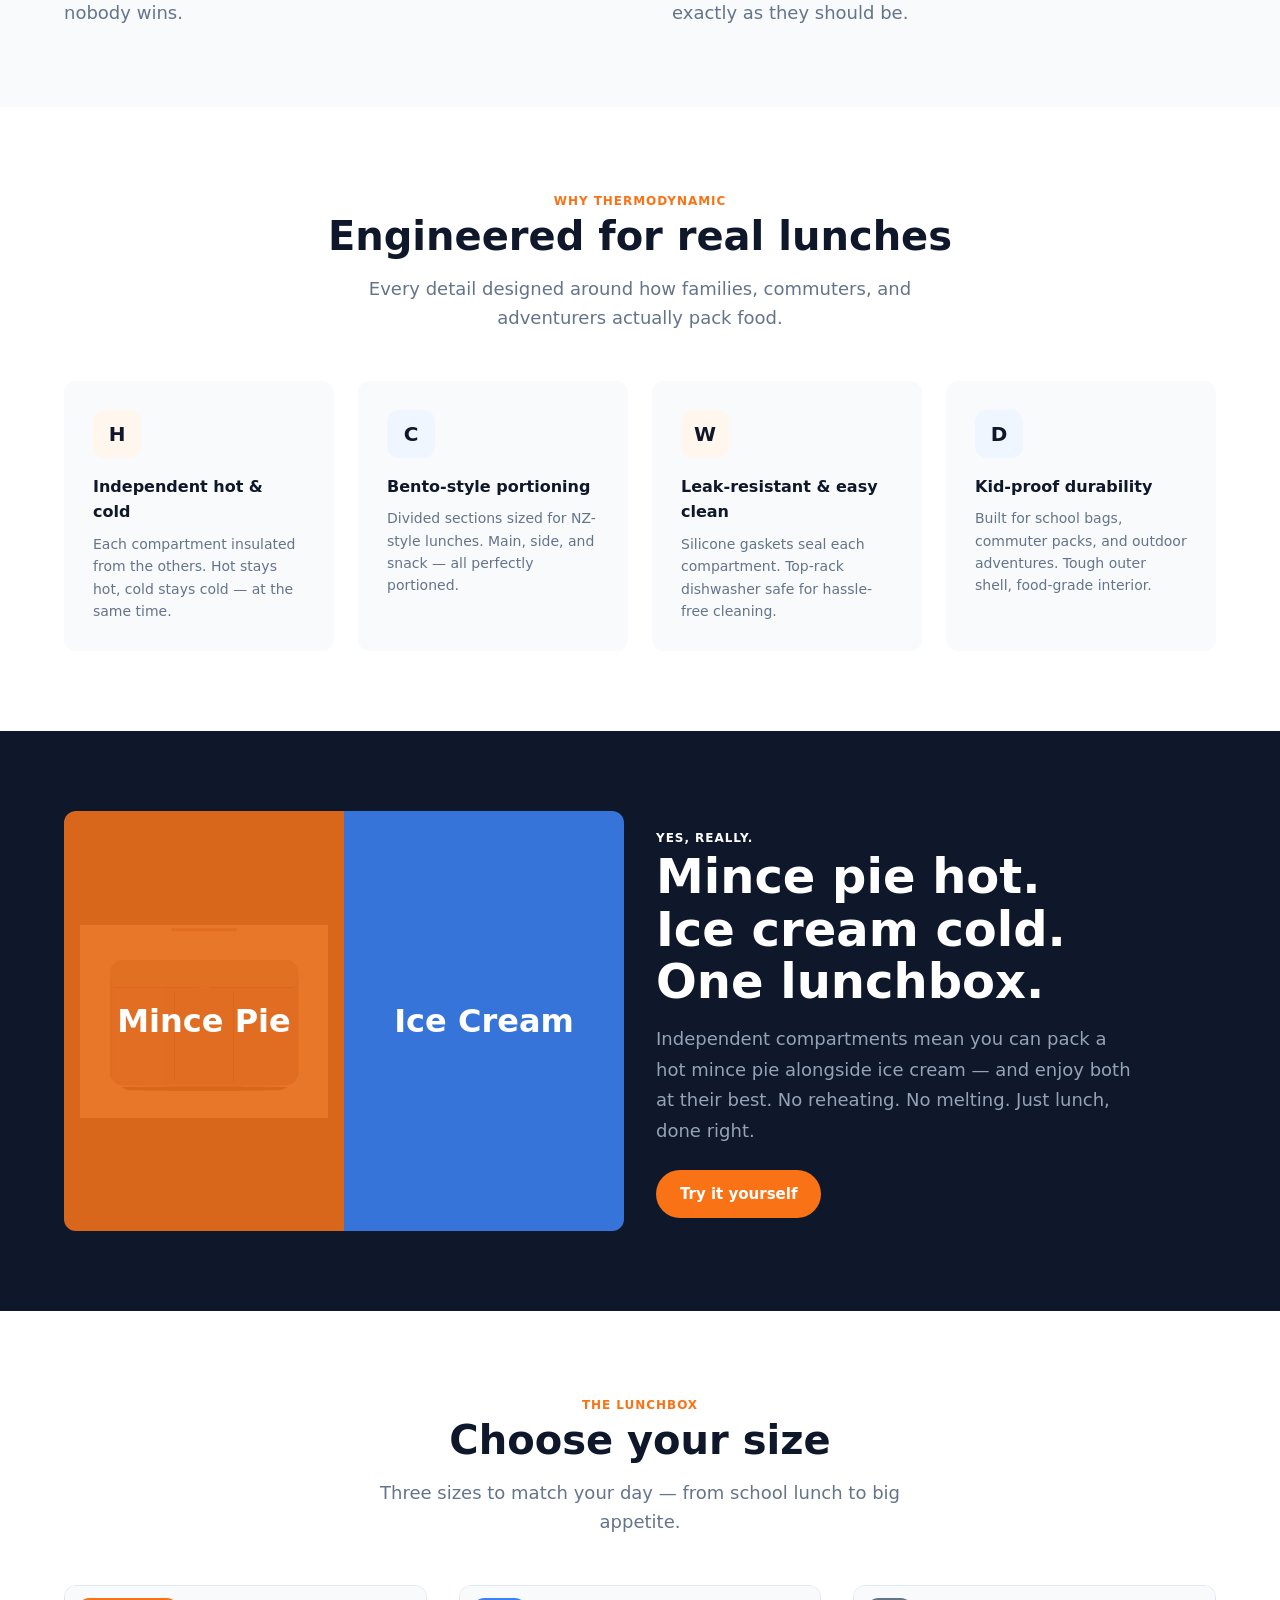
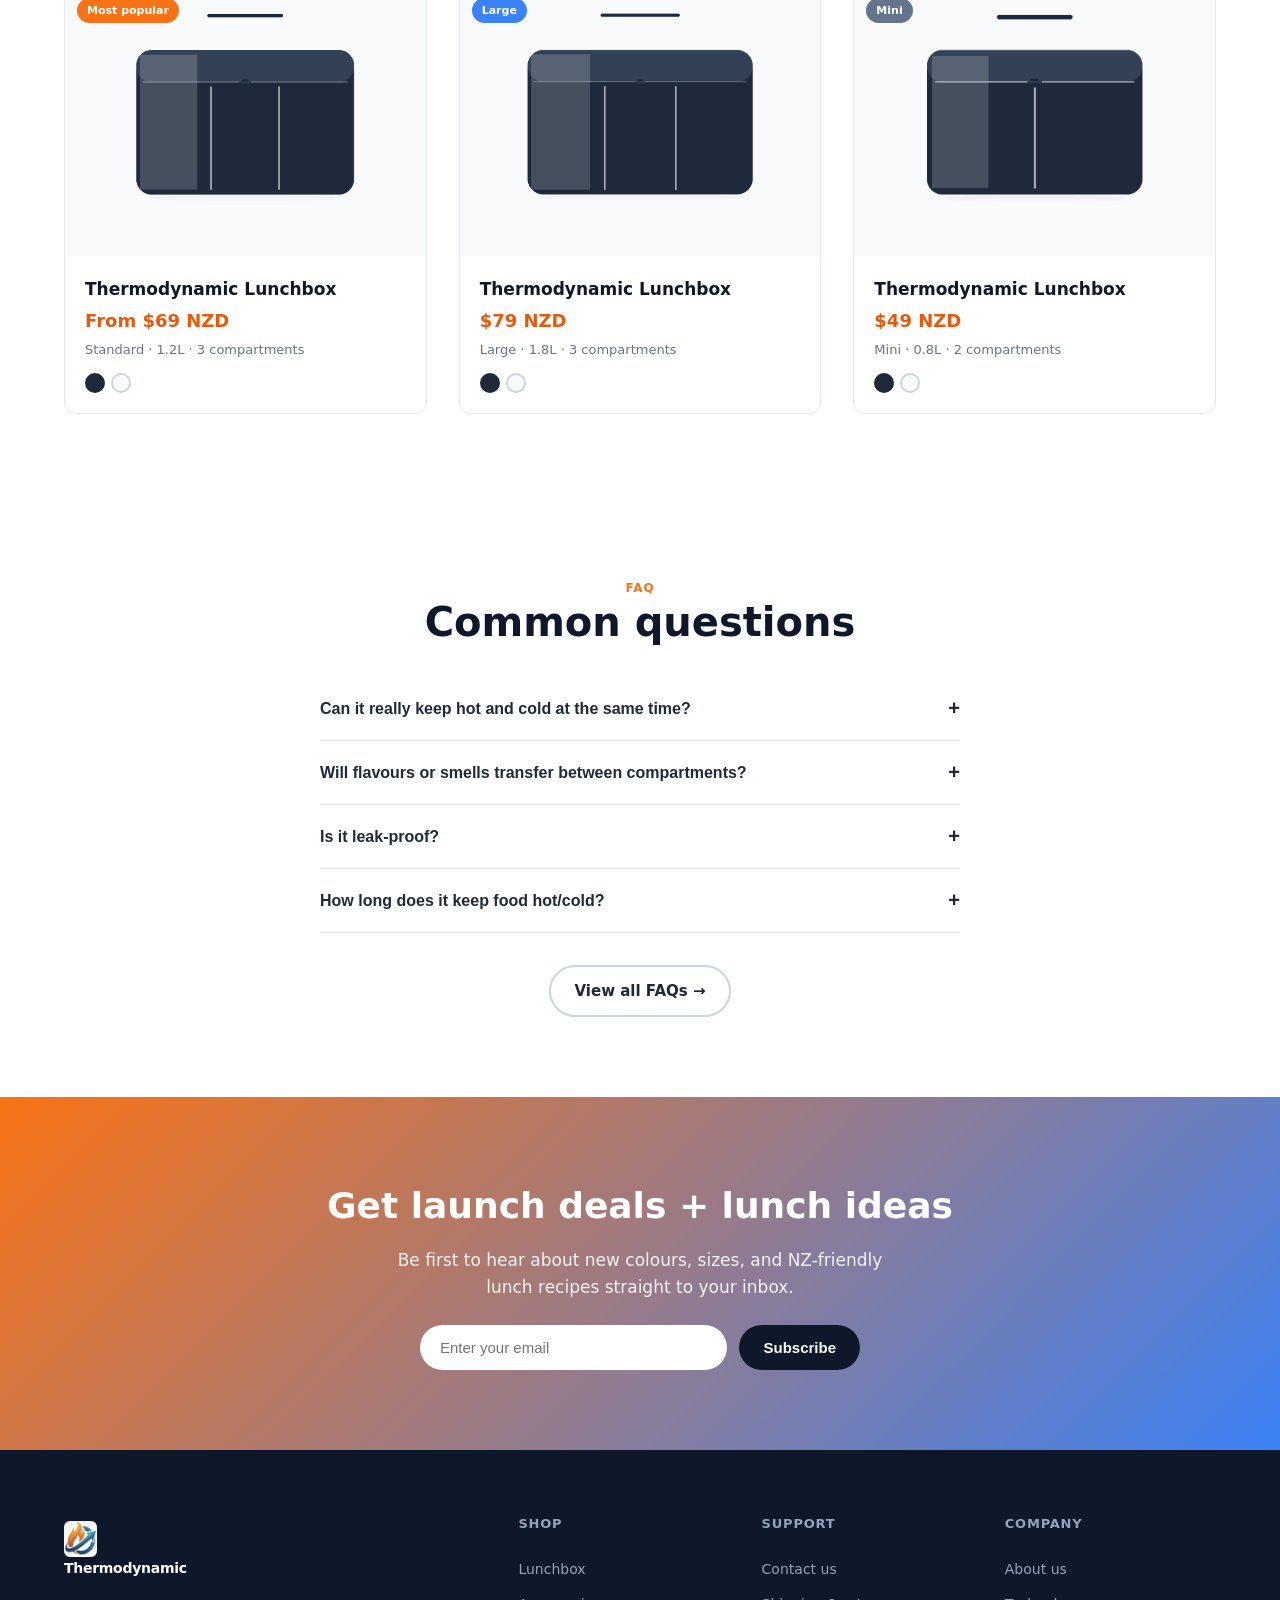
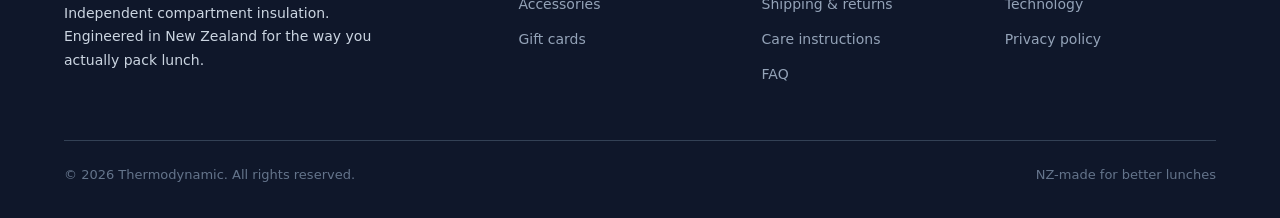
==== commit 7aa39aa5: "Remove reviews page + all references" ====
--- a/index.html
+++ b/index.html
@@ -20,7 +20,6 @@
       <nav class="nav">
         <a href="shop.html">Shop</a>
         <a href="technology.html">Technology</a>
-        <a href="reviews.html">Reviews</a>
         <a href="faq.html">FAQ</a>
         <a href="about.html">About</a>
         <a href="support.html">Support</a>
@@ -35,7 +34,6 @@
     <nav class="mobile-nav">
       <a href="shop.html">Shop</a>
       <a href="technology.html">Technology</a>
-      <a href="reviews.html">Reviews</a>
       <a href="faq.html">FAQ</a>
       <a href="about.html">About</a>
       <a href="support.html">Support</a>
@@ -196,41 +194,6 @@
       </div>
     </section>
 
-    <!-- Social Proof -->
-    <section class="section" style="background:var(--slate-50)">
-      <div class="container">
-        <div class="text-center" style="margin-bottom:3rem">
-          <span class="section-label">Real reviews</span>
-          <h2 class="section-title">Loved by families, commuters, and adventurers</h2>
-        </div>
-        <div class="star-rating-summary" style="justify-content:center">
-          <span class="avg">4.7</span>
-          <span class="stars">★★★★★</span>
-            <span class="total">6 reviews</span>
-        </div>
-        <div class="review-highlights">
-          <div class="review-card">
-            <div class="stars">★★★★★</div>
-            <blockquote>"Game changer for school lunches. My daughter loves taking hot pasta and cold fruit together."</blockquote>
-            <div class="author">– Sarah M., Auckland</div>
-          </div>
-          <div class="review-card">
-            <div class="stars">★★★★★</div>
-            <blockquote>"Packed a hot mince pie and ice cream for lunch. Both perfect. Magic."</blockquote>
-            <div class="author">– Dan L., Napier</div>
-          </div>
-          <div class="review-card">
-            <div class="stars">★★★★★</div>
-            <blockquote>"Finally a lunchbox that keeps everything in its place — temperature-wise and physically."</blockquote>
-            <div class="author">– Emma R., Hamilton</div>
-          </div>
-        </div>
-        <div class="text-center mt-2">
-          <a href="reviews.html" class="btn btn-outline">Read all reviews →</a>
-        </div>
-      </div>
-    </section>
-
     <!-- FAQ Preview -->
     <section class="section">
       <div class="container">
@@ -300,7 +263,6 @@
           <h4>Company</h4>
           <a href="about.html">About us</a>
           <a href="technology.html">Technology</a>
-          <a href="reviews.html">Reviews</a>
           <a href="support.html">Privacy policy</a>
         </div>
       </div>
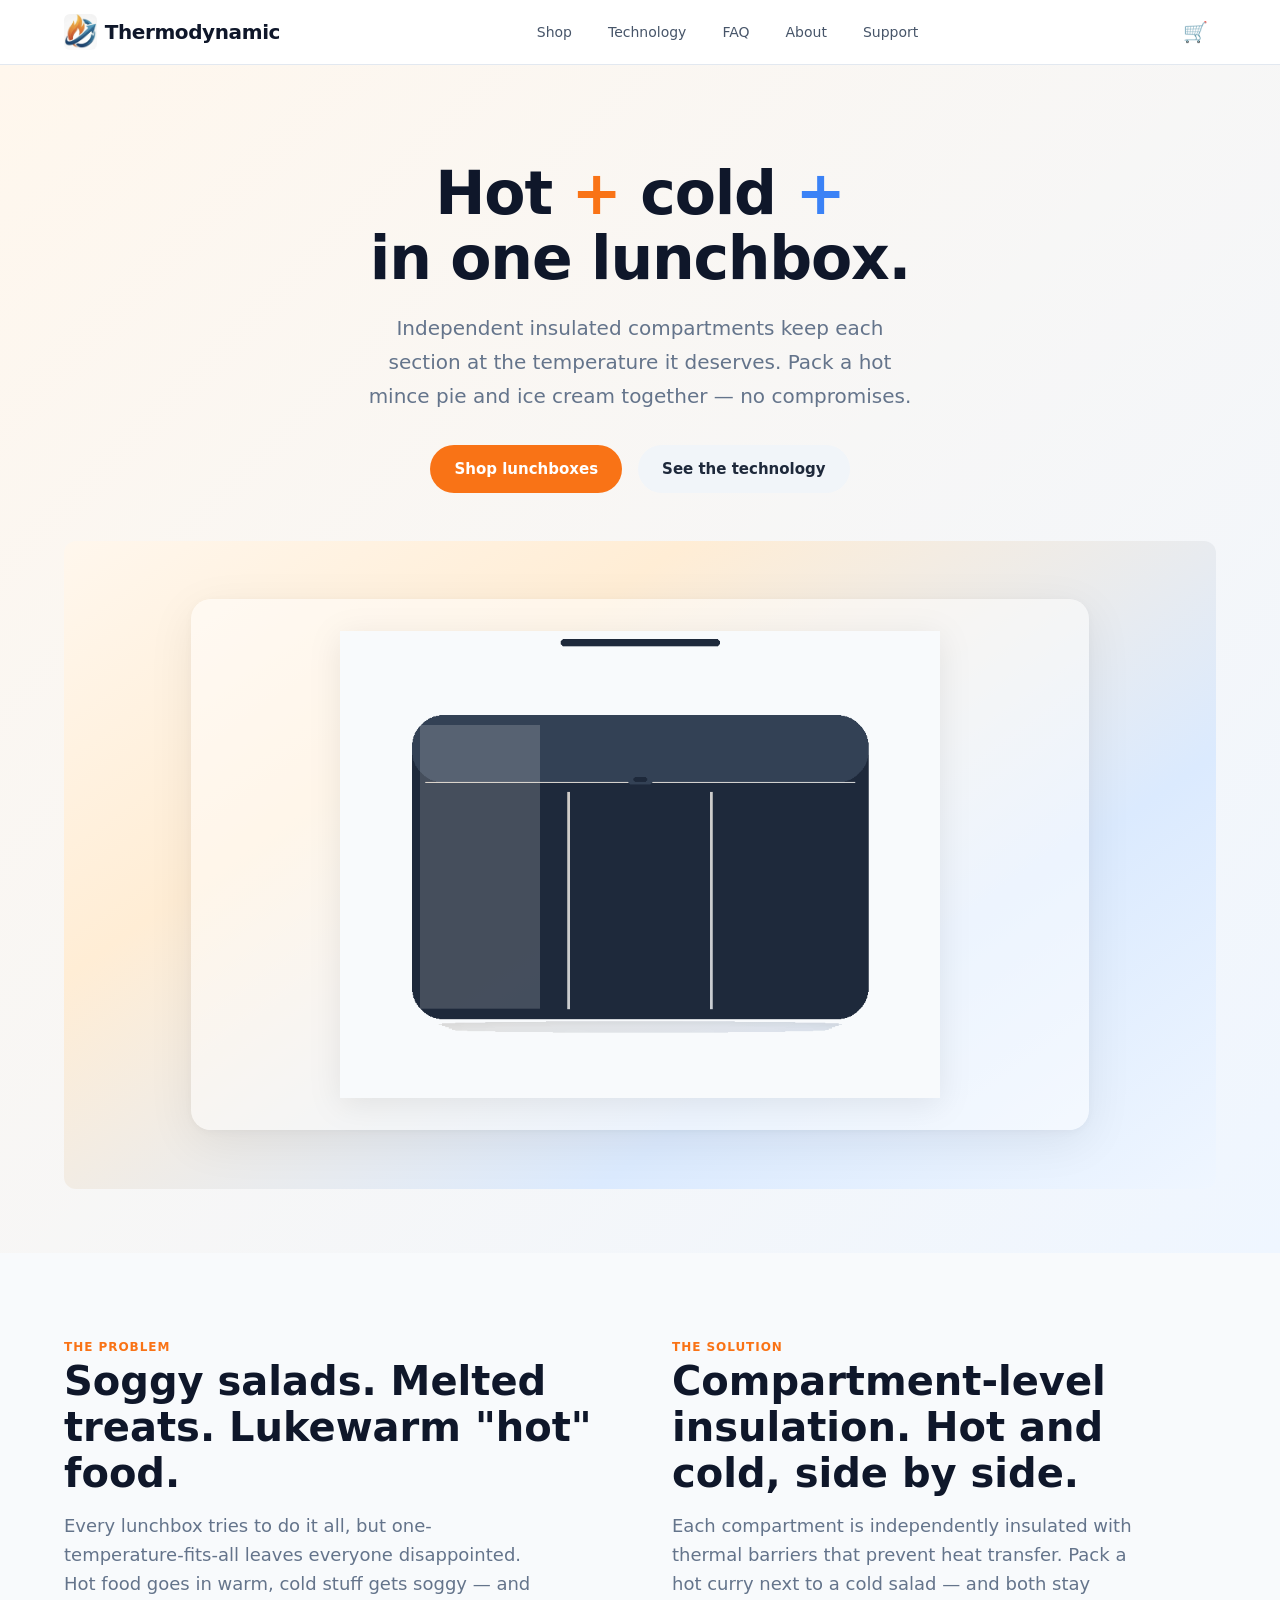
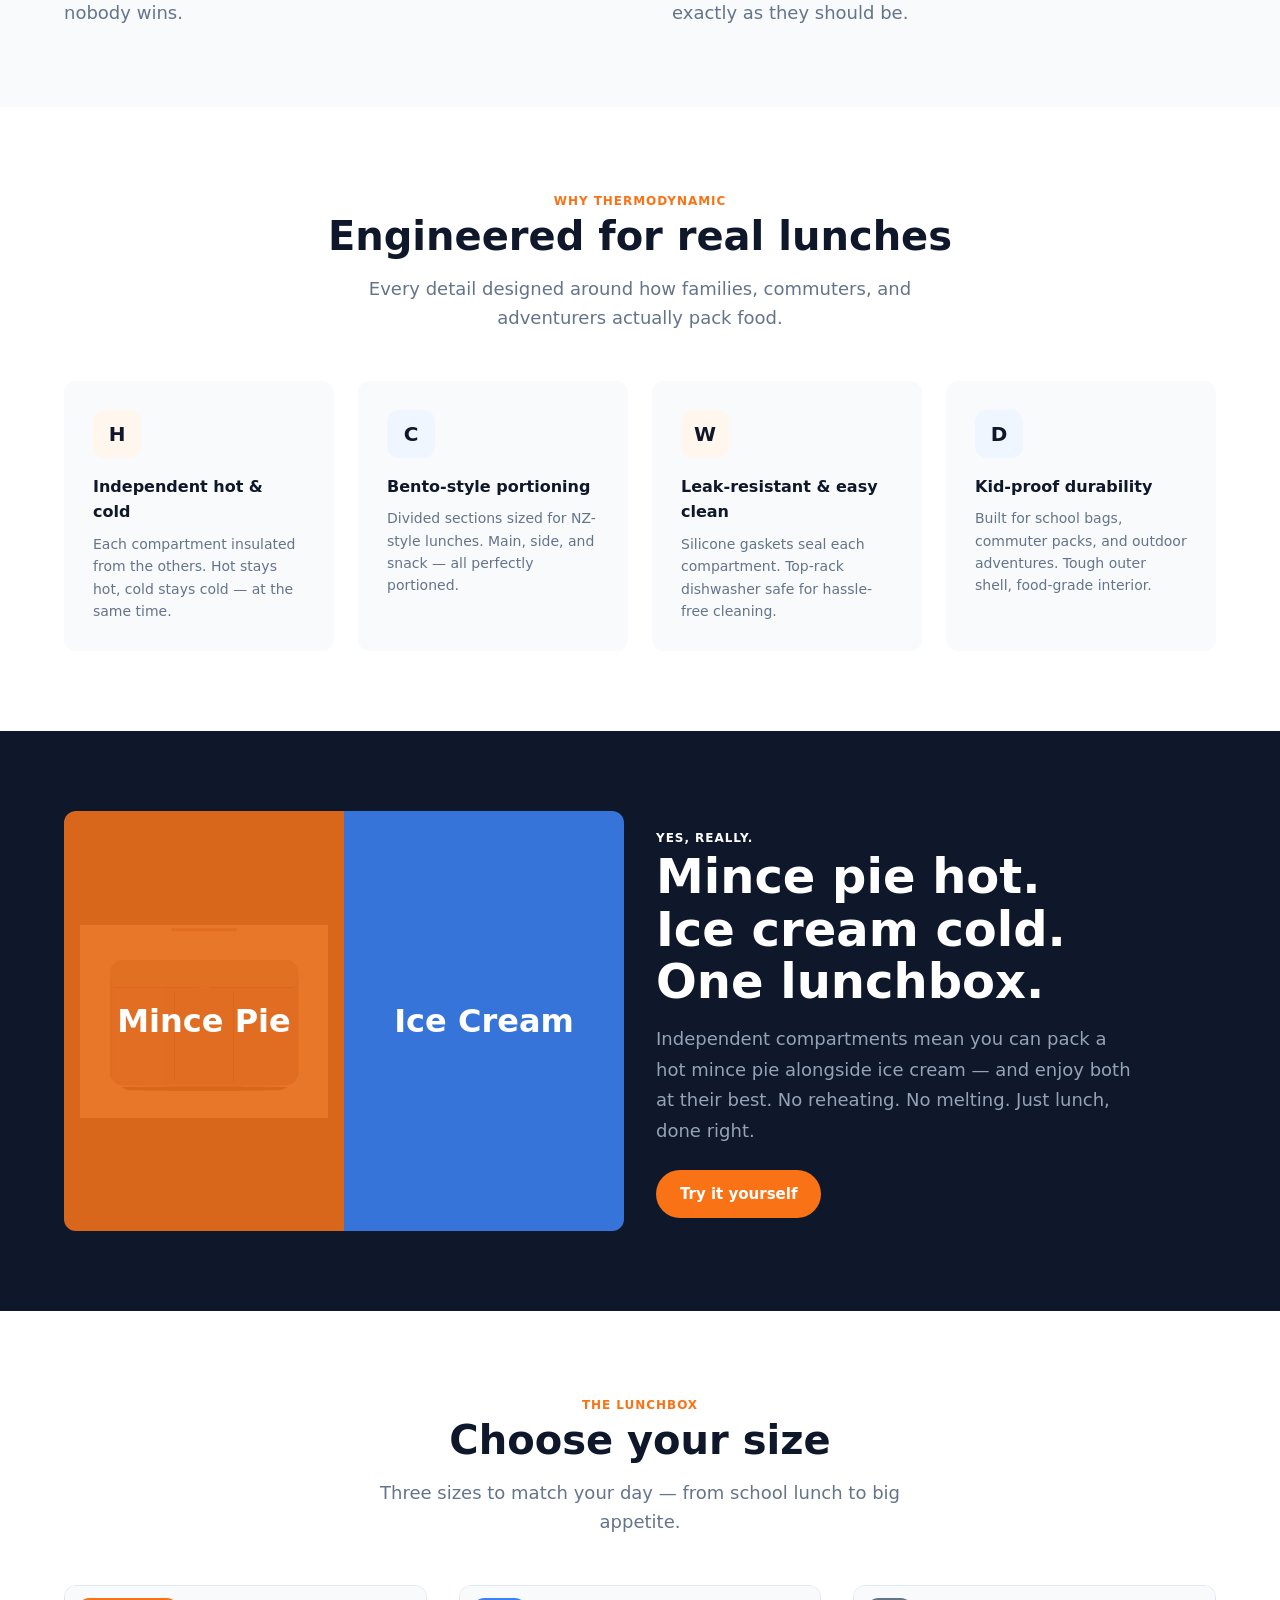
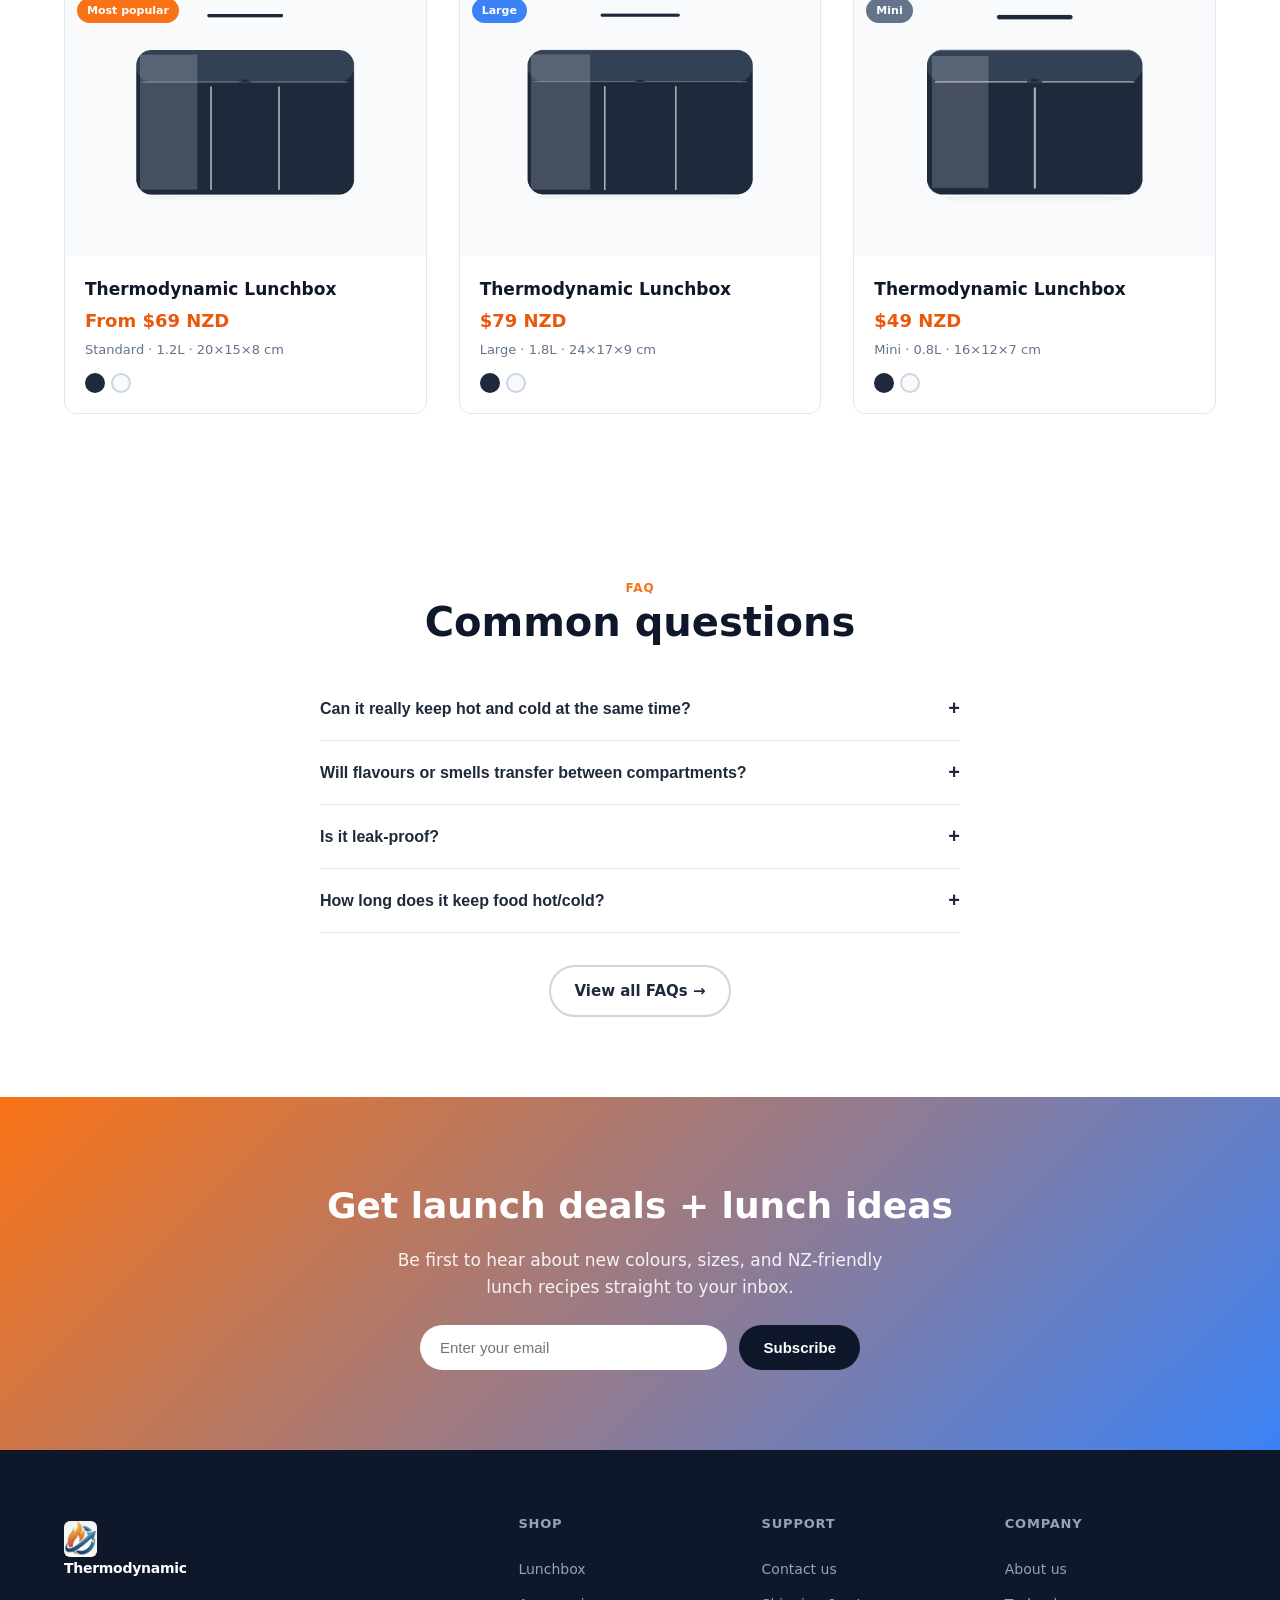
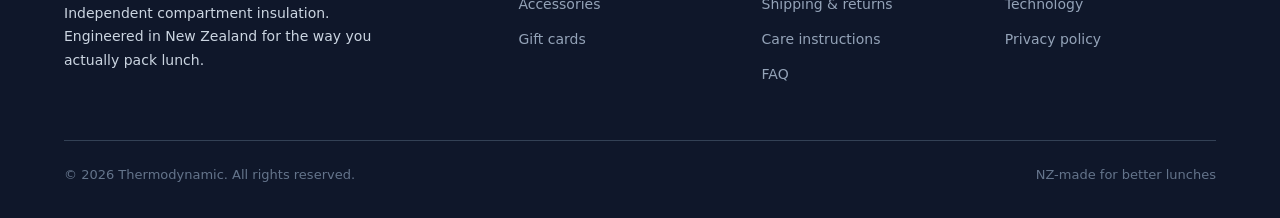
==== commit 7240a57e: "Add dimensions to size options" ====
--- a/index.html
+++ b/index.html
@@ -153,7 +153,7 @@
             <div class="product-card-body">
               <h3>Thermodynamic Lunchbox</h3>
               <span class="price">From $69 NZD</span>
-              <p class="desc">Standard · 1.2L · 3 compartments</p>
+              <p class="desc">Standard · 1.2L · 20×15×8 cm</p>
               <div class="variant-dots">
                 <span style="background:#1e293b" class="active"></span>
                 <span style="background:#f9fafb;border-color:var(--slate-300)"></span>
@@ -168,7 +168,7 @@
             <div class="product-card-body">
               <h3>Thermodynamic Lunchbox</h3>
               <span class="price">$79 NZD</span>
-              <p class="desc">Large · 1.8L · 3 compartments</p>
+              <p class="desc">Large · 1.8L · 24×17×9 cm</p>
               <div class="variant-dots">
                 <span style="background:#1e293b" class="active"></span>
                 <span style="background:#f9fafb;border-color:var(--slate-300)"></span>
@@ -183,7 +183,7 @@
             <div class="product-card-body">
               <h3>Thermodynamic Lunchbox</h3>
               <span class="price">$49 NZD</span>
-              <p class="desc">Mini · 0.8L · 2 compartments</p>
+              <p class="desc">Mini · 0.8L · 16×12×7 cm</p>
               <div class="variant-dots">
                 <span style="background:#1e293b" class="active"></span>
                 <span style="background:#f9fafb;border-color:var(--slate-300)"></span>
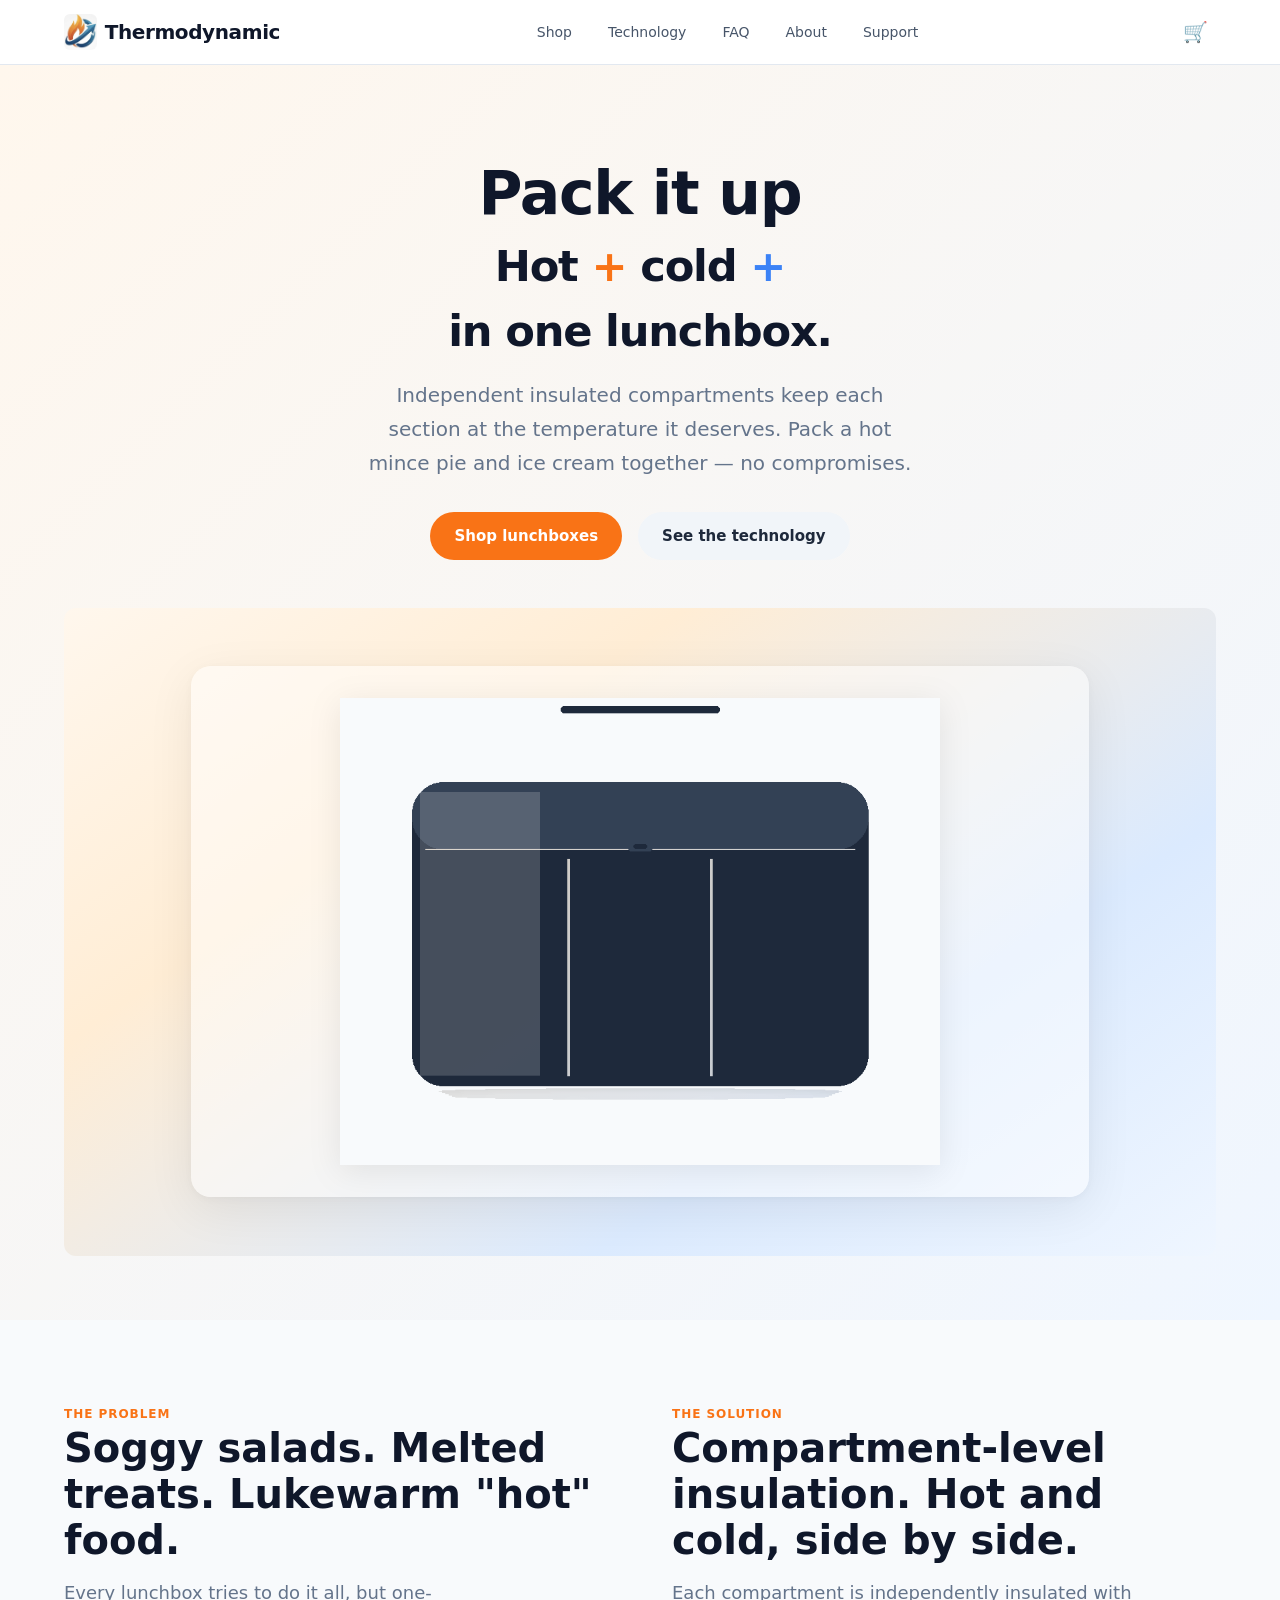
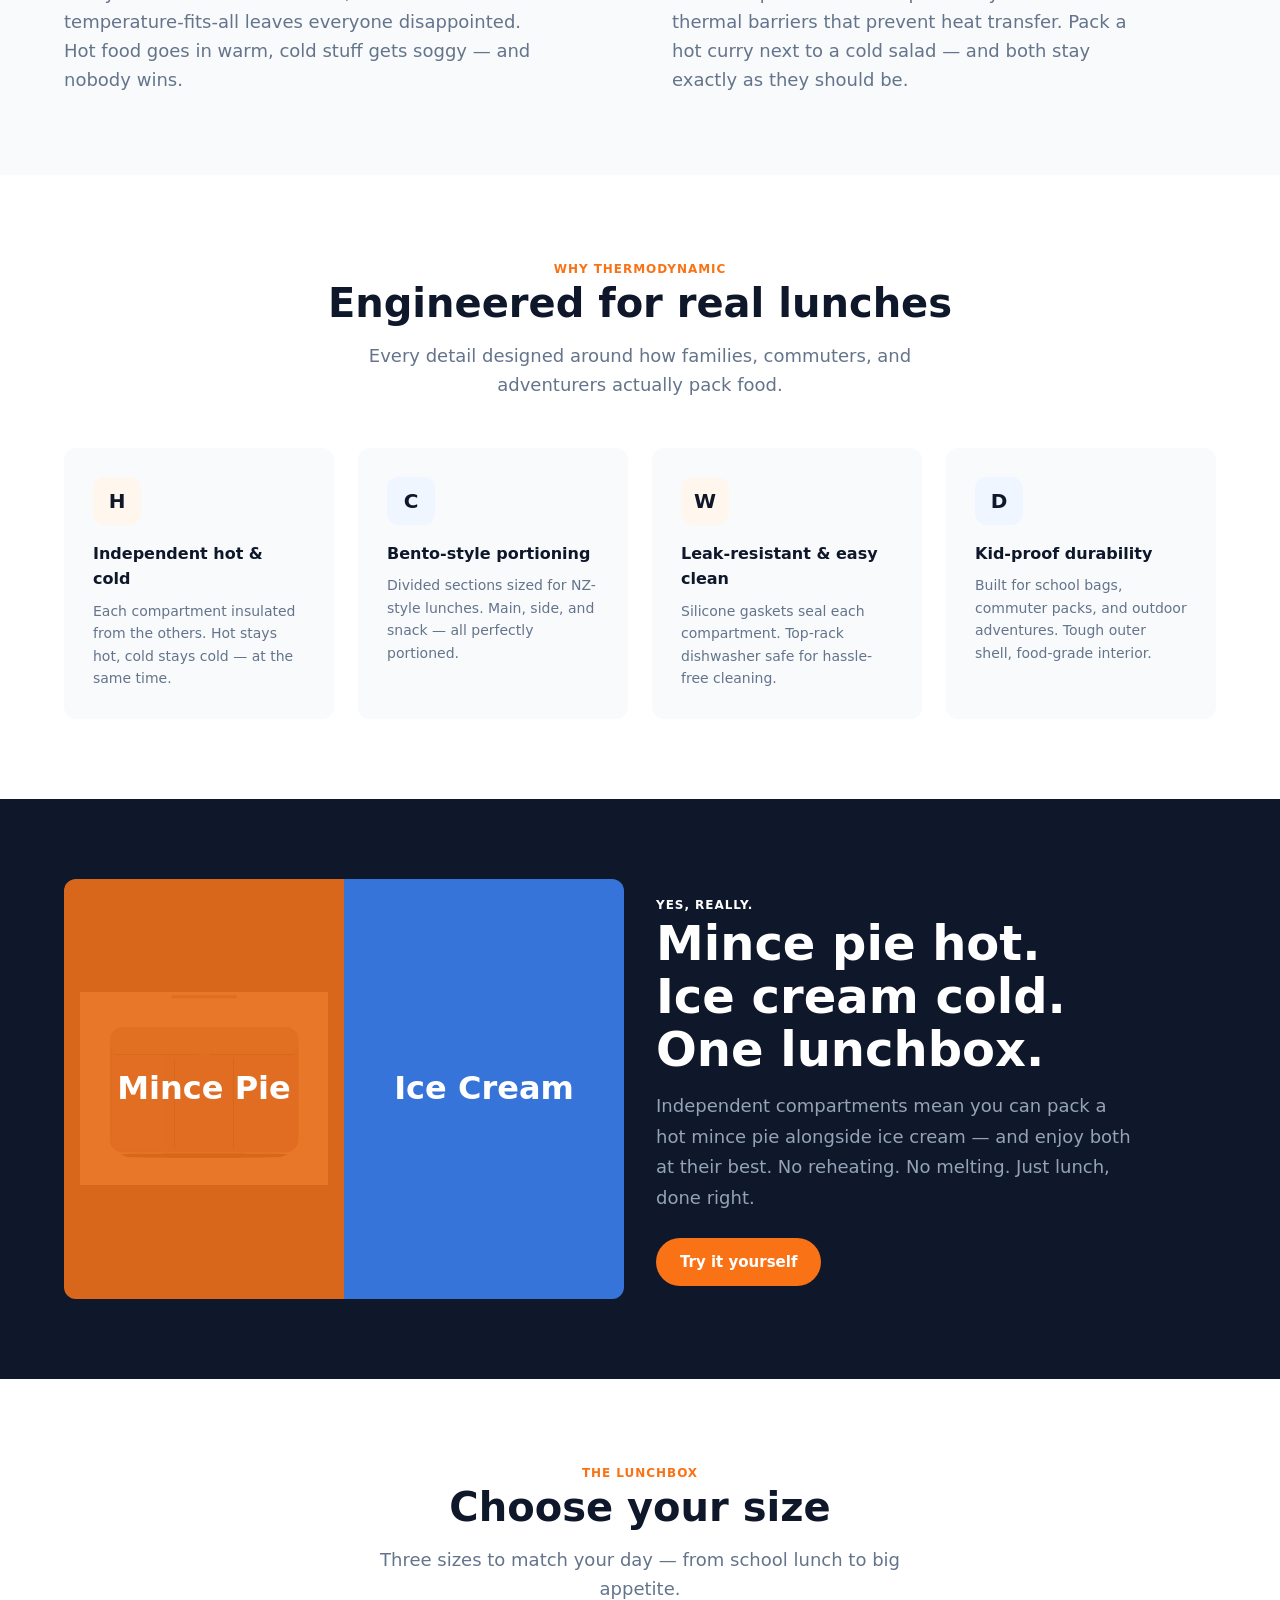
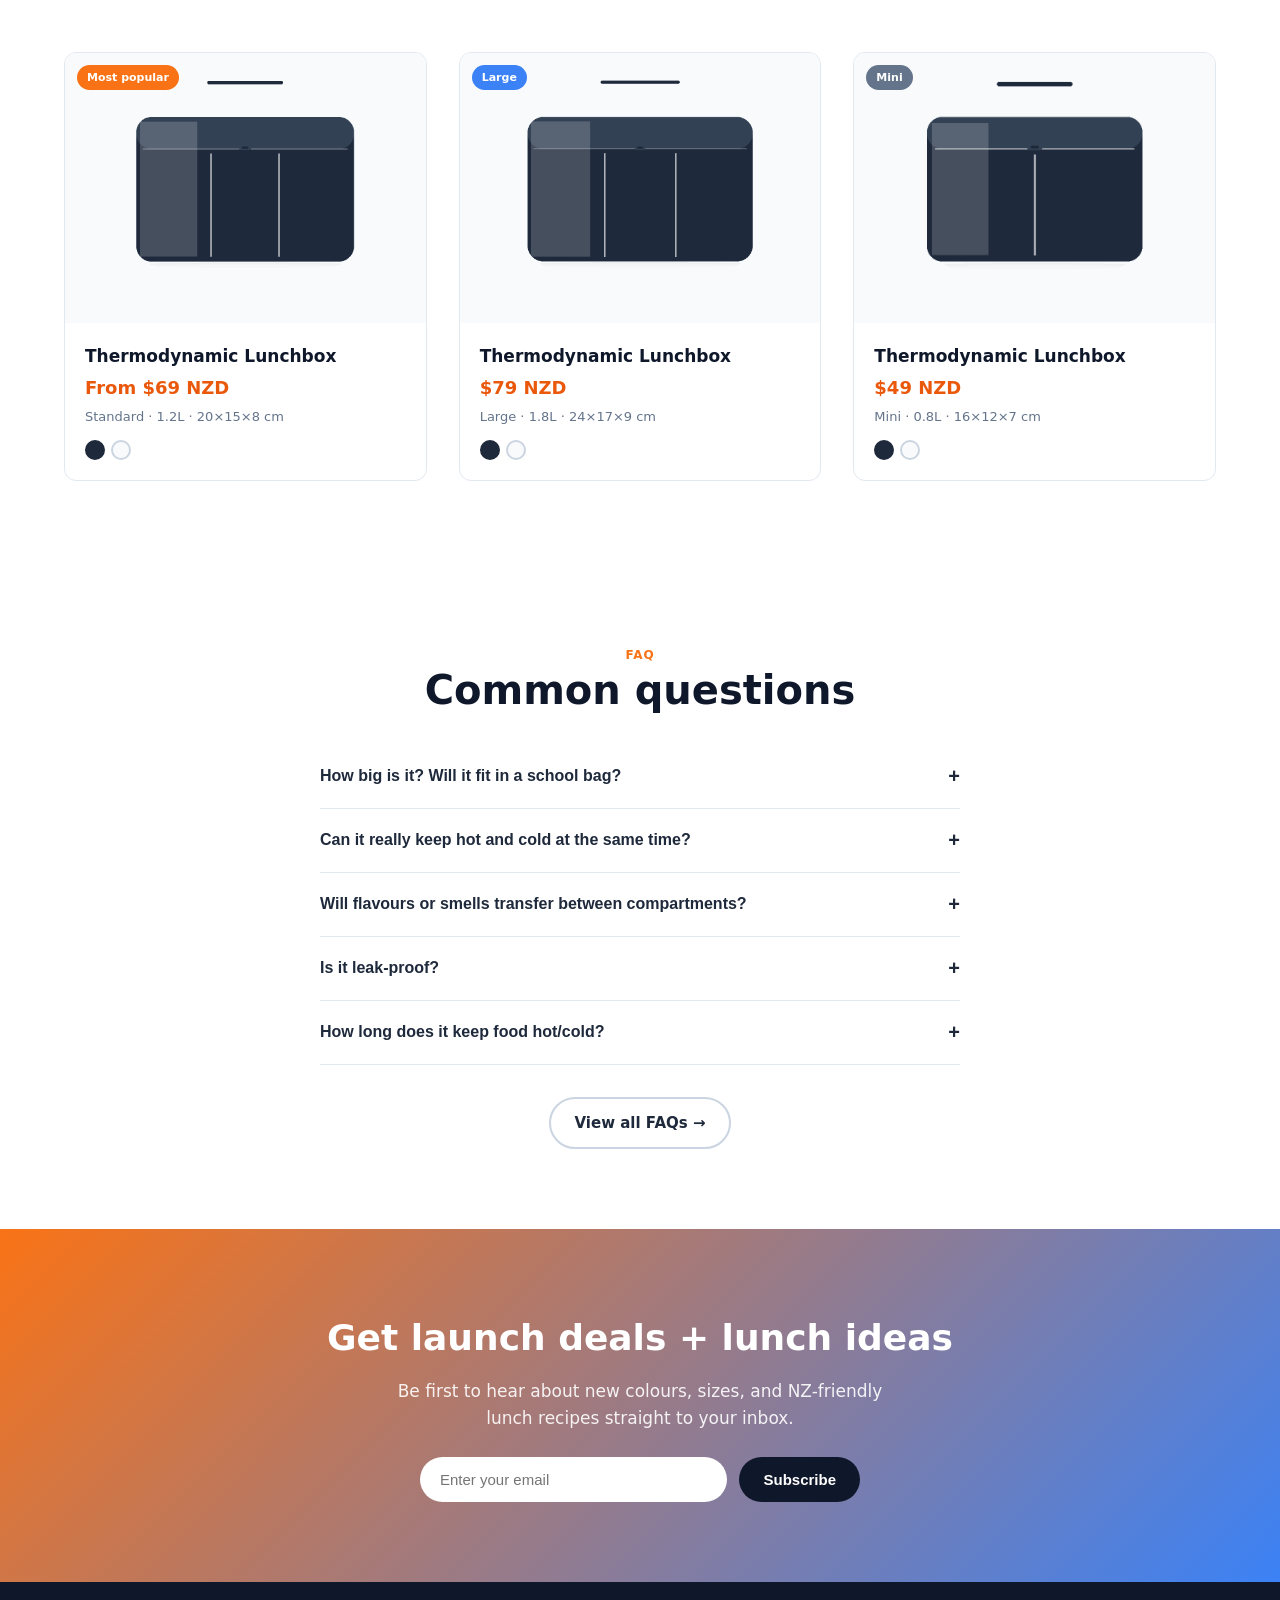
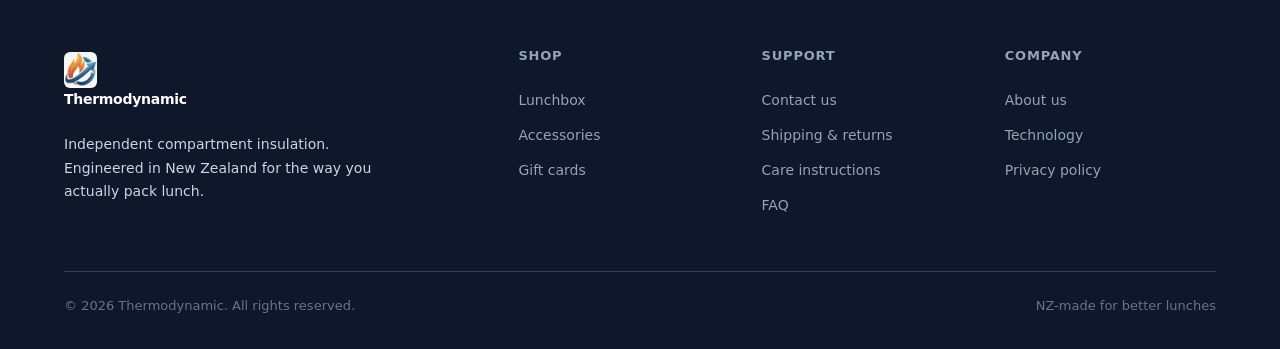
==== commit edfc21bd: "Add 'Pack it up' hero heading + How big FAQ" ====
--- a/index.html
+++ b/index.html
@@ -47,7 +47,7 @@
       <div class="hero-bg"></div>
       <div class="container">
         <div class="hero-content">
-          <h1>Hot <span class="highlight-orange">+</span> cold <span class="highlight-blue">+</span><br>in one lunchbox.</h1>
+          <h1><span style="display:block;margin-bottom:.15rem">Pack it up</span><span style="font-size:.72em">Hot <span class="highlight-orange">+</span> cold <span class="highlight-blue">+</span><br>in one lunchbox.</span></h1>
           <p>Independent insulated compartments keep each section at the temperature it deserves. Pack a hot mince pie and ice cream together — no compromises.</p>
           <div class="hero-actions">
             <a href="shop.html" class="btn btn-primary">Shop lunchboxes</a>
@@ -202,6 +202,10 @@
           <h2 class="section-title">Common questions</h2>
         </div>
         <div class="faq-list" style="max-width:640px">
+           <div class="faq-item">
+            <button class="faq-question">How big is it? Will it fit in a school bag?<span class="icon">+</span></button>
+            <div class="faq-answer">The Mini (16×12×7 cm) fits easily in most standard school bags and lunchboxes. The Standard (20×15×8 cm) fits larger backpacks. Even the Large (24×17×9 cm) fits typical high school bags. All sizes are designed to be slim enough for a child's backpack without bulging.</div>
+          </div>
           <div class="faq-item">
             <button class="faq-question">Can it really keep hot and cold at the same time?<span class="icon">+</span></button>
             <div class="faq-answer">Yes. Each compartment is independently insulated with a thermal barrier between them. Heat transfer between compartments is minimised, so you can pack hot and cold food together without compromise.</div>
